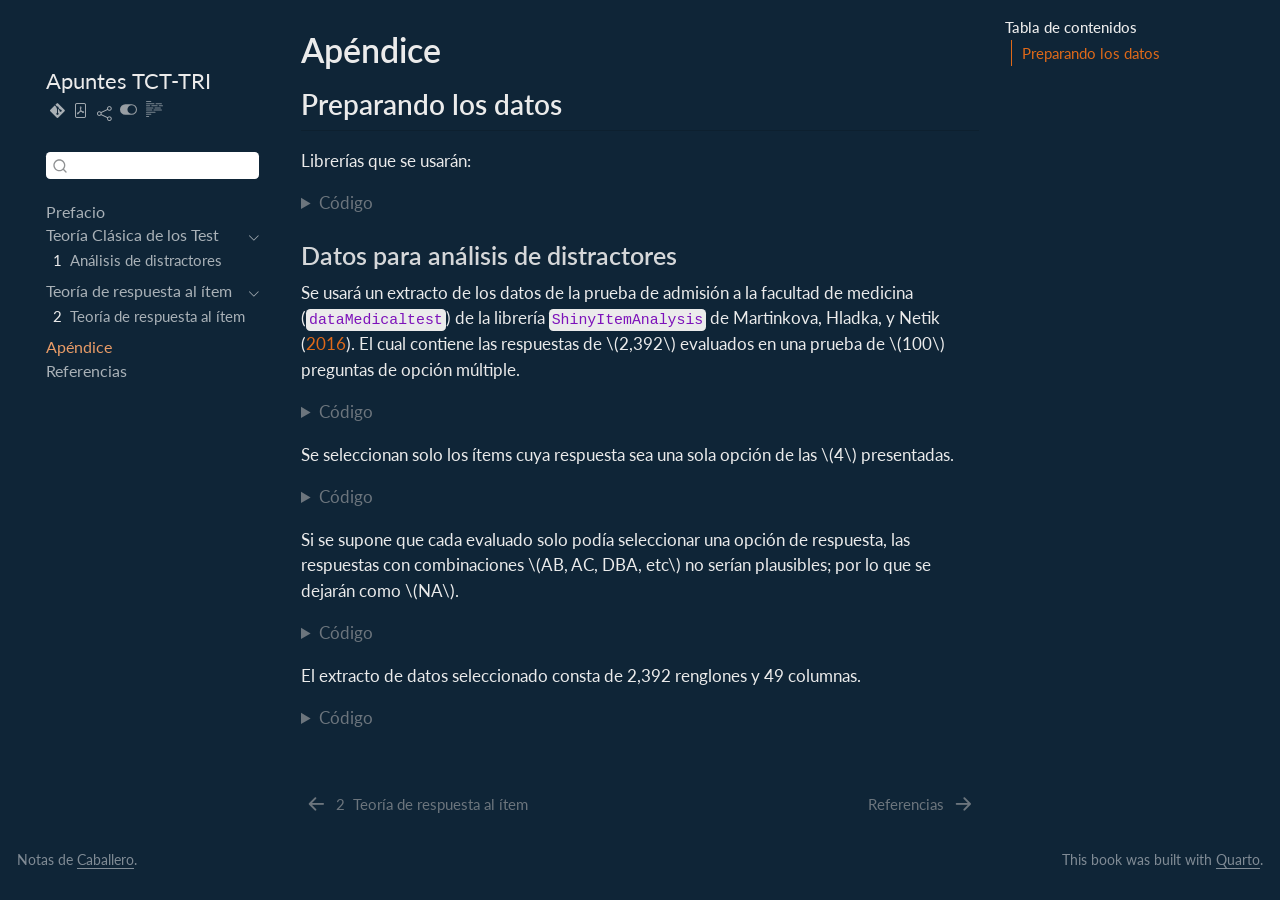
==== docs/apendice.html @ 1aebba31 "e e" ====
<!DOCTYPE html>
<html xmlns="http://www.w3.org/1999/xhtml" lang="es" xml:lang="es"><head>
<meta http-equiv="Content-Type" content="text/html; charset=UTF-8">
<meta charset="utf-8">
<meta name="generator" content="quarto-1.7.32">
<meta name="viewport" content="width=device-width, initial-scale=1.0, user-scalable=yes">
<meta name="author" content="Arturo Caballero">
<meta name="description" content="Apuntes de teoría clásica de los test y teoría de respuesta al ítem.">
<title>Apéndice – Apuntes TCT-TRI</title>
<style>
code{white-space: pre-wrap;}
span.smallcaps{font-variant: small-caps;}
div.columns{display: flex; gap: min(4vw, 1.5em);}
div.column{flex: auto; overflow-x: auto;}
div.hanging-indent{margin-left: 1.5em; text-indent: -1.5em;}
ul.task-list{list-style: none;}
ul.task-list li input[type="checkbox"] {
  width: 0.8em;
  margin: 0 0.8em 0.2em -1em; /* quarto-specific, see https://github.com/quarto-dev/quarto-cli/issues/4556 */ 
  vertical-align: middle;
}
/* CSS for syntax highlighting */
html { -webkit-text-size-adjust: 100%; }
pre > code.sourceCode { white-space: pre; position: relative; }
pre > code.sourceCode > span { display: inline-block; line-height: 1.25; }
pre > code.sourceCode > span:empty { height: 1.2em; }
.sourceCode { overflow: visible; }
code.sourceCode > span { color: inherit; text-decoration: inherit; }
div.sourceCode { margin: 1em 0; }
pre.sourceCode { margin: 0; }
@media screen {
div.sourceCode { overflow: auto; }
}
@media print {
pre > code.sourceCode { white-space: pre-wrap; }
pre > code.sourceCode > span { text-indent: -5em; padding-left: 5em; }
}
pre.numberSource code
  { counter-reset: source-line 0; }
pre.numberSource code > span
  { position: relative; left: -4em; counter-increment: source-line; }
pre.numberSource code > span > a:first-child::before
  { content: counter(source-line);
    position: relative; left: -1em; text-align: right; vertical-align: baseline;
    border: none; display: inline-block;
    -webkit-touch-callout: none; -webkit-user-select: none;
    -khtml-user-select: none; -moz-user-select: none;
    -ms-user-select: none; user-select: none;
    padding: 0 4px; width: 4em;
  }
pre.numberSource { margin-left: 3em;  padding-left: 4px; }
div.sourceCode
  {   }
@media screen {
pre > code.sourceCode > span > a:first-child::before { text-decoration: underline; }
}
/* CSS for citations */
div.csl-bib-body { }
div.csl-entry {
  clear: both;
}
.hanging-indent div.csl-entry {
  margin-left:2em;
  text-indent:-2em;
}
div.csl-left-margin {
  min-width:2em;
  float:left;
}
div.csl-right-inline {
  margin-left:2em;
  padding-left:1em;
}
div.csl-indent {
  margin-left: 2em;
}</style>

<script src="site_libs/quarto-nav/quarto-nav.js"></script>
<script src="site_libs/quarto-nav/headroom.min.js"></script>
<script src="site_libs/clipboard/clipboard.min.js"></script>
<script src="site_libs/quarto-search/autocomplete.umd.js"></script>
<script src="site_libs/quarto-search/fuse.min.js"></script>
<script src="site_libs/quarto-search/quarto-search.js"></script>
<meta name="quarto:offset" content="./">
<link href="./references.html" rel="next">
<link href="./contenido/IRT01_Rasch.html" rel="prev">
<link href="./Gemini_Generated_irt.png" rel="icon" type="image/png">
<script src="site_libs/quarto-html/quarto.js" type="module"></script>
<script src="site_libs/quarto-html/tabsets/tabsets.js" type="module"></script>
<script src="site_libs/quarto-html/popper.min.js"></script>
<script src="site_libs/quarto-html/tippy.umd.min.js"></script>
<script src="site_libs/quarto-html/anchor.min.js"></script>
<link href="site_libs/quarto-html/tippy.css" rel="stylesheet">
<link href="site_libs/quarto-html/quarto-syntax-highlighting-37eea08aefeeee20ff55810ff984fec1.css" rel="stylesheet" class="quarto-color-scheme" id="quarto-text-highlighting-styles">
<link href="site_libs/quarto-html/quarto-syntax-highlighting-dark-2fef5ea3f8957b3e4ecc936fc74692ca.css" rel="stylesheet" class="quarto-color-scheme quarto-color-alternate" id="quarto-text-highlighting-styles">
<script src="site_libs/bootstrap/bootstrap.min.js"></script>
<link href="site_libs/bootstrap/bootstrap-icons.css" rel="stylesheet">
<link href="site_libs/bootstrap/bootstrap-364982630eef5352dd1537128a8ed5cb.min.css" rel="stylesheet" append-hash="true" class="quarto-color-scheme" id="quarto-bootstrap" data-mode="light">
<link href="site_libs/bootstrap/bootstrap-dark-9ac4c4d7723caba69398381a32a42326.min.css" rel="stylesheet" append-hash="true" class="quarto-color-scheme quarto-color-alternate" id="quarto-bootstrap" data-mode="dark"><script id="quarto-search-options" type="application/json">{
  "location": "sidebar",
  "copy-button": false,
  "collapse-after": 3,
  "panel-placement": "start",
  "type": "textbox",
  "limit": 50,
  "keyboard-shortcut": [
    "f",
    "/",
    "s"
  ],
  "show-item-context": false,
  "language": {
    "search-no-results-text": "Sin resultados",
    "search-matching-documents-text": "documentos encontrados",
    "search-copy-link-title": "Copiar el enlace en la búsqueda",
    "search-hide-matches-text": "Ocultar resultados adicionales",
    "search-more-match-text": "resultado adicional en este documento",
    "search-more-matches-text": "resultados adicionales en este documento",
    "search-clear-button-title": "Borrar",
    "search-text-placeholder": "",
    "search-detached-cancel-button-title": "Cancelar",
    "search-submit-button-title": "Enviar",
    "search-label": "Buscar"
  }
}</script><style>html{ scroll-behavior: smooth; }</style>
<script src="https://cdnjs.cloudflare.com/polyfill/v3/polyfill.min.js?features=es6"></script><script src="https://cdn.jsdelivr.net/npm/mathjax@3/es5/tex-chtml-full.js" type="text/javascript"></script><script type="text/javascript">
const typesetMath = (el) => {
  if (window.MathJax) {
    // MathJax Typeset
    window.MathJax.typeset([el]);
  } else if (window.katex) {
    // KaTeX Render
    var mathElements = el.getElementsByClassName("math");
    var macros = [];
    for (var i = 0; i < mathElements.length; i++) {
      var texText = mathElements[i].firstChild;
      if (mathElements[i].tagName == "SPAN") {
        window.katex.render(texText.data, mathElements[i], {
          displayMode: mathElements[i].classList.contains('display'),
          throwOnError: false,
          macros: macros,
          fleqn: false
        });
      }
    }
  }
}
window.Quarto = {
  typesetMath
};
</script><link rel="stylesheet" href="custom.css">
</head>
<body class="nav-sidebar floating quarto-dark"><script id="quarto-html-before-body" type="application/javascript">
    const toggleBodyColorMode = (bsSheetEl) => {
      const mode = bsSheetEl.getAttribute("data-mode");
      const bodyEl = window.document.querySelector("body");
      if (mode === "dark") {
        bodyEl.classList.add("quarto-dark");
        bodyEl.classList.remove("quarto-light");
      } else {
        bodyEl.classList.add("quarto-light");
        bodyEl.classList.remove("quarto-dark");
      }
    }
    const toggleBodyColorPrimary = () => {
      const bsSheetEl = window.document.querySelector("link#quarto-bootstrap:not([rel=disabled-stylesheet])");
      if (bsSheetEl) {
        toggleBodyColorMode(bsSheetEl);
      }
    }
    const setColorSchemeToggle = (alternate) => {
      const toggles = window.document.querySelectorAll('.quarto-color-scheme-toggle');
      for (let i=0; i < toggles.length; i++) {
        const toggle = toggles[i];
        if (toggle) {
          if (alternate) {
            toggle.classList.add("alternate");
          } else {
            toggle.classList.remove("alternate");
          }
        }
      }
    };
    const toggleColorMode = (alternate) => {
      // Switch the stylesheets
      const primaryStylesheets = window.document.querySelectorAll('link.quarto-color-scheme:not(.quarto-color-alternate)');
      const alternateStylesheets = window.document.querySelectorAll('link.quarto-color-scheme.quarto-color-alternate');
      manageTransitions('#quarto-margin-sidebar .nav-link', false);
      if (alternate) {
        // note: dark is layered on light, we don't disable primary!
        enableStylesheet(alternateStylesheets);
        for (const sheetNode of alternateStylesheets) {
          if (sheetNode.id === "quarto-bootstrap") {
            toggleBodyColorMode(sheetNode);
          }
        }
      } else {
        disableStylesheet(alternateStylesheets);
        enableStylesheet(primaryStylesheets)
        toggleBodyColorPrimary();
      }
      manageTransitions('#quarto-margin-sidebar .nav-link', true);
      // Switch the toggles
      setColorSchemeToggle(alternate)
      // Hack to workaround the fact that safari doesn't
      // properly recolor the scrollbar when toggling (#1455)
      if (navigator.userAgent.indexOf('Safari') > 0 && navigator.userAgent.indexOf('Chrome') == -1) {
        manageTransitions("body", false);
        window.scrollTo(0, 1);
        setTimeout(() => {
          window.scrollTo(0, 0);
          manageTransitions("body", true);
        }, 40);
      }
    }
    const disableStylesheet = (stylesheets) => {
      for (let i=0; i < stylesheets.length; i++) {
        const stylesheet = stylesheets[i];
        stylesheet.rel = 'disabled-stylesheet';
      }
    }
    const enableStylesheet = (stylesheets) => {
      for (let i=0; i < stylesheets.length; i++) {
        const stylesheet = stylesheets[i];
        if(stylesheet.rel !== 'stylesheet') { // for Chrome, which will still FOUC without this check
          stylesheet.rel = 'stylesheet';
        }
      }
    }
    const manageTransitions = (selector, allowTransitions) => {
      const els = window.document.querySelectorAll(selector);
      for (let i=0; i < els.length; i++) {
        const el = els[i];
        if (allowTransitions) {
          el.classList.remove('notransition');
        } else {
          el.classList.add('notransition');
        }
      }
    }
    const isFileUrl = () => {
      return window.location.protocol === 'file:';
    }
    const hasAlternateSentinel = () => {
      let styleSentinel = getColorSchemeSentinel();
      if (styleSentinel !== null) {
        return styleSentinel === "alternate";
      } else {
        return false;
      }
    }
    const setStyleSentinel = (alternate) => {
      const value = alternate ? "alternate" : "default";
      if (!isFileUrl()) {
        window.localStorage.setItem("quarto-color-scheme", value);
      } else {
        localAlternateSentinel = value;
      }
    }
    const getColorSchemeSentinel = () => {
      if (!isFileUrl()) {
        const storageValue = window.localStorage.getItem("quarto-color-scheme");
        return storageValue != null ? storageValue : localAlternateSentinel;
      } else {
        return localAlternateSentinel;
      }
    }
    const toggleGiscusIfUsed = (isAlternate, darkModeDefault) => {
      const baseTheme = document.querySelector('#giscus-base-theme')?.value ?? 'light';
      const alternateTheme = document.querySelector('#giscus-alt-theme')?.value ?? 'dark';
      let newTheme = '';
      if(authorPrefersDark) {
        newTheme = isAlternate ? baseTheme : alternateTheme;
      } else {
        newTheme = isAlternate ? alternateTheme : baseTheme;
      }
      const changeGiscusTheme = () => {
        // From: https://github.com/giscus/giscus/issues/336
        const sendMessage = (message) => {
          const iframe = document.querySelector('iframe.giscus-frame');
          if (!iframe) return;
          iframe.contentWindow.postMessage({ giscus: message }, 'https://giscus.app');
        }
        sendMessage({
          setConfig: {
            theme: newTheme
          }
        });
      }
      const isGiscussLoaded = window.document.querySelector('iframe.giscus-frame') !== null;
      if (isGiscussLoaded) {
        changeGiscusTheme();
      }
    };
    const authorPrefersDark = true;
    const darkModeDefault = authorPrefersDark;
    let localAlternateSentinel = darkModeDefault ? 'alternate' : 'default';
    // Dark / light mode switch
    window.quartoToggleColorScheme = () => {
      // Read the current dark / light value
      let toAlternate = !hasAlternateSentinel();
      toggleColorMode(toAlternate);
      setStyleSentinel(toAlternate);
      toggleGiscusIfUsed(toAlternate, darkModeDefault);
      window.dispatchEvent(new Event('resize'));
    };
    // Switch to dark mode if need be
    if (hasAlternateSentinel()) {
      toggleColorMode(true);
    } else {
      toggleColorMode(false);
    }
  </script>

<div id="quarto-search-results"></div>
  <header id="quarto-header" class="headroom fixed-top"><nav class="quarto-secondary-nav"><div class="container-fluid d-flex">
      <button type="button" class="quarto-btn-toggle btn" data-bs-toggle="collapse" role="button" data-bs-target=".quarto-sidebar-collapse-item" aria-controls="quarto-sidebar" aria-expanded="false" aria-label="Alternar barra lateral" onclick="if (window.quartoToggleHeadroom) { window.quartoToggleHeadroom(); }">
        <i class="bi bi-layout-text-sidebar-reverse"></i>
      </button>
        <nav class="quarto-page-breadcrumbs" aria-label="breadcrumb"><ol class="breadcrumb"><li class="breadcrumb-item"><a href="./apendice.html">Apéndice</a></li></ol></nav>
        <a class="flex-grow-1" role="navigation" data-bs-toggle="collapse" data-bs-target=".quarto-sidebar-collapse-item" aria-controls="quarto-sidebar" aria-expanded="false" aria-label="Alternar barra lateral" onclick="if (window.quartoToggleHeadroom) { window.quartoToggleHeadroom(); }">      
        </a>
      <button type="button" class="btn quarto-search-button" aria-label="Buscar" onclick="window.quartoOpenSearch();">
        <i class="bi bi-search"></i>
      </button>
    </div>
  </nav></header><!-- content --><div id="quarto-content" class="quarto-container page-columns page-rows-contents page-layout-article">
<!-- sidebar -->
  <nav id="quarto-sidebar" class="sidebar collapse collapse-horizontal quarto-sidebar-collapse-item sidebar-navigation floating overflow-auto"><div class="pt-lg-2 mt-2 text-left sidebar-header sidebar-header-stacked">
      <a href="./index.html" class="sidebar-logo-link">
      <img src="./Gemini_Generated_irt.png" alt="" class="sidebar-logo py-0 d-lg-inline d-none"></a>
    <div class="sidebar-title mb-0 py-0">
      <a href="./">Apuntes TCT-TRI</a> 
        <div class="sidebar-tools-main tools-wide">
    <a href="https://caballeroarturo.github.io/cv/" title="Source Code" class="quarto-navigation-tool px-1" aria-label="Source Code"><i class="bi bi-git"></i></a>
    <a href="./Apuntes-TCT-TRI.pdf" title="Download PDF" class="quarto-navigation-tool px-1" aria-label="Download PDF"><i class="bi bi-file-pdf"></i></a>
    <div class="dropdown">
      <a href="" title="Share" id="quarto-navigation-tool-dropdown-0" class="quarto-navigation-tool dropdown-toggle px-1" data-bs-toggle="dropdown" aria-expanded="false" role="link" aria-label="Share"><i class="bi bi-share"></i></a>
      <ul class="dropdown-menu" aria-labelledby="quarto-navigation-tool-dropdown-0">
<li>
            <a class="dropdown-item sidebar-tools-main-item" href="https://twitter.com/intent/tweet?url=|url|">
              <i class="bi bi-twitter pe-1"></i>
            Twitter
            </a>
          </li>
          <li>
            <a class="dropdown-item sidebar-tools-main-item" href="https://www.linkedin.com/sharing/share-offsite/?url=|url|">
              <i class="bi bi-linkedin pe-1"></i>
            LinkedIn
            </a>
          </li>
      </ul>
</div>
  <a href="" class="quarto-color-scheme-toggle quarto-navigation-tool  px-1" onclick="window.quartoToggleColorScheme(); return false;" title="Alternar modo oscuro"><i class="bi"></i></a>
  <a href="" class="quarto-reader-toggle quarto-navigation-tool px-1" onclick="window.quartoToggleReader(); return false;" title="Alternar modo lector">
  <div class="quarto-reader-toggle-btn">
  <i class="bi"></i>
  </div>
</a>
</div>
    </div>
      </div>
        <div class="mt-2 flex-shrink-0 align-items-center">
        <div class="sidebar-search">
        <div id="quarto-search" class="" title="Buscar"></div>
        </div>
        </div>
    <div class="sidebar-menu-container"> 
    <ul class="list-unstyled mt-1">
<li class="sidebar-item">
  <div class="sidebar-item-container"> 
  <a href="./index.html" class="sidebar-item-text sidebar-link">
 <span class="menu-text">Prefacio</span></a>
  </div>
</li>
        <li class="sidebar-item sidebar-item-section">
      <div class="sidebar-item-container"> 
            <a href="./tct.html" class="sidebar-item-text sidebar-link">
 <span class="menu-text">Teoría Clásica de los Test</span></a>
          <a class="sidebar-item-toggle text-start" data-bs-toggle="collapse" data-bs-target="#quarto-sidebar-section-1" role="navigation" aria-expanded="true" aria-label="Alternar sección">
            <i class="bi bi-chevron-right ms-2"></i>
          </a> 
      </div>
      <ul id="quarto-sidebar-section-1" class="collapse list-unstyled sidebar-section depth1 show">
<li class="sidebar-item">
  <div class="sidebar-item-container"> 
  <a href="./contenido/TCT01_distractores.html" class="sidebar-item-text sidebar-link">
 <span class="menu-text"><span class="chapter-number">1</span>&nbsp; <span class="chapter-title">Análisis de distractores</span></span></a>
  </div>
</li>
      </ul>
</li>
        <li class="sidebar-item sidebar-item-section">
      <div class="sidebar-item-container"> 
            <a href="./TRI.html" class="sidebar-item-text sidebar-link">
 <span class="menu-text">Teoría de respuesta al ítem</span></a>
          <a class="sidebar-item-toggle text-start" data-bs-toggle="collapse" data-bs-target="#quarto-sidebar-section-2" role="navigation" aria-expanded="true" aria-label="Alternar sección">
            <i class="bi bi-chevron-right ms-2"></i>
          </a> 
      </div>
      <ul id="quarto-sidebar-section-2" class="collapse list-unstyled sidebar-section depth1 show">
<li class="sidebar-item">
  <div class="sidebar-item-container"> 
  <a href="./contenido/IRT01_Rasch.html" class="sidebar-item-text sidebar-link">
 <span class="menu-text"><span class="chapter-number">2</span>&nbsp; <span class="chapter-title">Teoría de respuesta al ítem</span></span></a>
  </div>
</li>
      </ul>
</li>
        <li class="sidebar-item">
  <div class="sidebar-item-container"> 
  <a href="./apendice.html" class="sidebar-item-text sidebar-link active">
 <span class="menu-text">Apéndice</span></a>
  </div>
</li>
        <li class="sidebar-item">
  <div class="sidebar-item-container"> 
  <a href="./references.html" class="sidebar-item-text sidebar-link">
 <span class="menu-text">Referencias</span></a>
  </div>
</li>
    </ul>
</div>
</nav><div id="quarto-sidebar-glass" class="quarto-sidebar-collapse-item" data-bs-toggle="collapse" data-bs-target=".quarto-sidebar-collapse-item"></div>
<!-- margin-sidebar -->
    <div id="quarto-margin-sidebar" class="sidebar margin-sidebar">
        <nav id="TOC" role="doc-toc" class="toc-active"><h2 id="toc-title">Tabla de contenidos</h2>
   
  <ul>
<li>
<a href="#preparadata" id="toc-preparadata" class="nav-link active" data-scroll-target="#preparadata">Preparando los datos</a>
  <ul class="collapse">
<li><a href="#sec-dataMedical" id="toc-sec-dataMedical" class="nav-link" data-scroll-target="#sec-dataMedical">Datos para análisis de distractores</a></li>
  </ul>
</li>
  </ul></nav>
    </div>
<!-- main -->
<main class="content" id="quarto-document-content"><header id="title-block-header" class="quarto-title-block default"><div class="quarto-title">
<h1 class="title"><span id="apendice" class="quarto-section-identifier">Apéndice</span></h1>
</div>



<div class="quarto-title-meta">

    
  
    
  </div>
  


</header><section id="preparadata" class="level2"><h2 class="anchored" data-anchor-id="preparadata">Preparando los datos</h2>
<p>Librerías que se usarán:</p>
<div class="cell">
<details class="code-fold"><summary>Código</summary><div class="sourceCode" id="cb1"><pre class="downlit sourceCode r code-with-copy"><code class="sourceCode R"><span><span class="fu">pacman</span><span class="fu">::</span><span class="fu"><a href="https://rdrr.io/pkg/pacman/man/p_load.html">p_load</a></span><span class="op">(</span><span class="va">dplyr</span>, <span class="va">ShinyItemAnalysis</span><span class="op">)</span></span></code><button title="Copiar al portapapeles" class="code-copy-button"><i class="bi"></i></button></pre></div>
</details>
</div>
<section id="sec-dataMedical" class="level3"><h3 class="anchored" data-anchor-id="sec-dataMedical">Datos para análisis de distractores</h3>
<p>Se usará un extracto de los datos de la prueba de admisión a la facultad de medicina (<code>dataMedicaltest</code>) de la librería <code>ShinyItemAnalysis</code> de <span class="citation" data-cites="martinkova2016">Martinkova, Hladka, y Netik (<a href="references.html#ref-martinkova2016" role="doc-biblioref">2016</a>)</span>. El cual contiene las respuestas de <span class="math inline">\(2,392\)</span> evaluados en una prueba de <span class="math inline">\(100\)</span> preguntas de opción múltiple.</p>
<div class="cell">
<details class="code-fold"><summary>Código</summary><div class="sourceCode" id="cb2"><pre class="downlit sourceCode r code-with-copy"><code class="sourceCode R"><span><span class="fu"><a href="https://rdrr.io/r/utils/data.html">data</a></span><span class="op">(</span><span class="va">dataMedicaltest</span>, <span class="va">dataMedicalkey</span><span class="op">)</span></span></code><button title="Copiar al portapapeles" class="code-copy-button"><i class="bi"></i></button></pre></div>
</details>
</div>
<p>Se seleccionan solo los ítems cuya respuesta sea una sola opción de las <span class="math inline">\(4\)</span> presentadas.</p>
<div class="cell">
<details class="code-fold"><summary>Código</summary><div class="sourceCode" id="cb3"><pre class="downlit sourceCode r code-with-copy"><code class="sourceCode R"><span><span class="va">clave_respuesta</span> <span class="op">&lt;-</span> <span class="va">dataMedicalkey</span> <span class="op">%&gt;%</span> </span>
<span>  <span class="fu">mutate</span><span class="op">(</span>item<span class="op">=</span><span class="fu"><a href="https://rdrr.io/r/base/names.html">names</a></span><span class="op">(</span><span class="va">dataMedicaltest</span><span class="op">[</span>,<span class="fl">1</span><span class="op">:</span><span class="fl">100</span><span class="op">]</span><span class="op">)</span>,</span>
<span>         opciones<span class="op">=</span><span class="fu"><a href="https://rdrr.io/r/base/nchar.html">nchar</a></span><span class="op">(</span><span class="fu"><a href="https://rdrr.io/r/base/character.html">as.character</a></span><span class="op">(</span><span class="va">key</span><span class="op">)</span><span class="op">)</span><span class="op">)</span> <span class="op">%&gt;%</span> </span>
<span>  <span class="fu"><a href="https://rdrr.io/r/stats/filter.html">filter</a></span><span class="op">(</span><span class="va">opciones</span><span class="op">==</span><span class="fl">1</span><span class="op">)</span> </span>
<span></span>
<span><span class="va">dmt</span> <span class="op">&lt;-</span> <span class="va">dataMedicaltest</span><span class="op">[</span><span class="fu"><a href="https://rdrr.io/r/base/c.html">c</a></span><span class="op">(</span><span class="st">"gender"</span>,<span class="va">clave_respuesta</span><span class="op">$</span><span class="va">item</span><span class="op">)</span><span class="op">]</span> <span class="op">%&gt;%</span> </span>
<span>  <span class="fu">mutate</span><span class="op">(</span>id<span class="op">=</span><span class="fu"><a href="https://rdrr.io/r/base/paste.html">paste0</a></span><span class="op">(</span><span class="st">"ID"</span>,<span class="fu"><a href="https://rdrr.io/r/base/sprintf.html">sprintf</a></span><span class="op">(</span><span class="st">"%04d"</span>,<span class="fu">row_number</span><span class="op">(</span><span class="op">)</span><span class="op">)</span><span class="op">)</span><span class="op">)</span> <span class="op">%&gt;%</span></span>
<span>  <span class="fu">select</span><span class="op">(</span><span class="va">id</span>,<span class="va">gender</span>,<span class="va">clave_respuesta</span><span class="op">$</span><span class="va">item</span><span class="op">)</span> <span class="op">%&gt;%</span></span>
<span>  <span class="fu">rename</span><span class="op">(</span>sexo<span class="op">=</span><span class="va">gender</span><span class="op">)</span></span>
<span></span>
<span><span class="va">clave_respuesta</span> <span class="op">&lt;-</span> <span class="va">clave_respuesta</span> <span class="op">%&gt;%</span> <span class="fu">select</span><span class="op">(</span><span class="va">key</span><span class="op">)</span></span></code><button title="Copiar al portapapeles" class="code-copy-button"><i class="bi"></i></button></pre></div>
</details>
</div>
<p>Si se supone que cada evaluado solo podía seleccionar una opción de respuesta, las respuestas con combinaciones <span class="math inline">\(AB, AC, DBA, etc\)</span> no serían plausibles; por lo que se dejarán como <span class="math inline">\(NA\)</span>.</p>
<div class="cell">
<details class="code-fold"><summary>Código</summary><div class="sourceCode" id="cb4"><pre class="downlit sourceCode r code-with-copy"><code class="sourceCode R"><span><span class="va">aux</span> <span class="op">&lt;-</span> <span class="fu"><a href="https://rdrr.io/r/base/unique.html">unique</a></span><span class="op">(</span><span class="fu"><a href="https://rdrr.io/r/base/c.html">c</a></span><span class="op">(</span><span class="st">"BA"</span>,<span class="st">"AB"</span>,<span class="st">"BD"</span>,<span class="st">"CA"</span>,<span class="st">"DB"</span>,<span class="st">"CB"</span>,<span class="st">"BC"</span>,<span class="st">"DC"</span>,<span class="st">"AC"</span>,<span class="st">"DA"</span>,<span class="st">"BCA"</span>,<span class="st">"CD"</span>,<span class="st">"A,D"</span>,<span class="st">"ACD"</span>,</span>
<span>             <span class="st">"ADC"</span>,<span class="st">"CAB"</span>,<span class="st">"CBA"</span>,<span class="st">"BAC"</span>,<span class="st">"ABDC"</span>,<span class="st">"ADCB"</span>,<span class="st">"ACDB"</span>,<span class="st">"ABC"</span>,<span class="st">"BDAC"</span>,<span class="st">"ADBC"</span>,</span>
<span>             <span class="st">"DAC"</span>,<span class="st">"DAB"</span>,<span class="st">"BAD"</span>,<span class="st">"DCBA"</span>,<span class="st">"ABCD"</span>,<span class="st">"BDCA"</span>,<span class="st">"BACD"</span>,<span class="st">"ACB"</span>,<span class="st">"ADB"</span>,<span class="st">"BCAD"</span>,</span>
<span>             <span class="st">"ADB"</span>,<span class="st">"BCAD"</span>,<span class="st">"BCDA"</span>,<span class="st">"CABD"</span>,<span class="st">"CAD"</span>,<span class="st">"CADB"</span>,<span class="st">"CBAD"</span>,<span class="st">"CBDA"</span>,<span class="st">"CDA"</span>,<span class="st">"DACB"</span>,</span>
<span>             <span class="st">"DBC"</span>,<span class="st">"DCA"</span>,<span class="st">"DCAB"</span>,<span class="st">"DCB"</span>,<span class="st">"ABD"</span>,<span class="st">"DBA"</span>,<span class="st">"DBAC"</span>,<span class="st">"DBCA"</span>,<span class="st">"DCB"</span>,<span class="st">"CDAB"</span>,<span class="st">"CDBA"</span>,</span>
<span>             <span class="st">"BADC"</span>,<span class="st">"BDA"</span>,<span class="st">"BDC"</span>,<span class="st">"CDB"</span>,<span class="st">"BCD"</span>,<span class="st">"CBD"</span>,<span class="st">"DABC"</span>,<span class="st">"ACBD"</span>,<span class="st">"AD"</span><span class="op">)</span><span class="op">)</span></span>
<span></span>
<span><span class="va">dmt</span> <span class="op">&lt;-</span> <span class="va">dmt</span> <span class="op">%&gt;%</span> </span>
<span>  <span class="fu">mutate</span><span class="op">(</span><span class="fu">across</span><span class="op">(</span><span class="fl">3</span><span class="op">:</span><span class="fl">49</span>,<span class="op">~</span> <span class="fu"><a href="https://rdrr.io/r/base/replace.html">replace</a></span><span class="op">(</span><span class="fu"><a href="https://rdrr.io/r/base/character.html">as.character</a></span><span class="op">(</span><span class="va">.</span><span class="op">)</span>, <span class="va">.</span> <span class="op"><a href="https://rdrr.io/r/base/match.html">%in%</a></span> <span class="va">aux</span>, <span class="st">"99"</span><span class="op">)</span><span class="op">)</span><span class="op">)</span> <span class="op">%&gt;%</span></span>
<span>  <span class="fu">mutate_at</span><span class="op">(</span><span class="fl">3</span><span class="op">:</span><span class="fl">49</span>, <span class="op">~</span><span class="fu"><a href="https://rdrr.io/r/base/replace.html">replace</a></span><span class="op">(</span><span class="va">.</span>, <span class="fu"><a href="https://rdrr.io/r/base/NA.html">is.na</a></span><span class="op">(</span><span class="va">.</span><span class="op">)</span>, <span class="st">"99"</span><span class="op">)</span><span class="op">)</span></span></code><button title="Copiar al portapapeles" class="code-copy-button"><i class="bi"></i></button></pre></div>
</details>
</div>
<p>El extracto de datos seleccionado consta de 2,392 renglones y 49 columnas.</p>
<div class="cell">
<details class="code-fold"><summary>Código</summary><div class="sourceCode" id="cb5"><pre class="downlit sourceCode r code-with-copy"><code class="sourceCode R"><span><span class="fu">openxlsx</span><span class="fu">::</span><span class="fu"><a href="https://rdrr.io/pkg/openxlsx/man/write.xlsx.html">write.xlsx</a></span><span class="op">(</span><span class="va">dmt</span>, file<span class="op">=</span><span class="st">"contenido/datos/dmt.xlsx"</span>,</span>
<span>                     colNames <span class="op">=</span> <span class="cn">TRUE</span>, rowNames <span class="op">=</span> <span class="cn">FALSE</span>,</span>
<span>                     firstRow <span class="op">=</span><span class="cn">TRUE</span>, halign <span class="op">=</span> <span class="st">"CENTER"</span><span class="op">)</span></span>
<span></span>
<span><span class="fu">openxlsx</span><span class="fu">::</span><span class="fu"><a href="https://rdrr.io/pkg/openxlsx/man/write.xlsx.html">write.xlsx</a></span><span class="op">(</span><span class="va">clave_respuesta</span>, file<span class="op">=</span><span class="st">"contenido/datos/dmt_key.xlsx"</span>,</span>
<span>                     colNames <span class="op">=</span> <span class="cn">TRUE</span>, rowNames <span class="op">=</span> <span class="cn">FALSE</span>,</span>
<span>                     firstRow <span class="op">=</span><span class="cn">TRUE</span>, halign <span class="op">=</span> <span class="st">"CENTER"</span><span class="op">)</span></span>
<span></span>
<span><span class="fu"><a href="https://rdrr.io/r/base/rm.html">rm</a></span><span class="op">(</span><span class="va">dataMedicaltest</span>,<span class="va">dataMedicalkey</span>,<span class="va">clave_respuesta</span>,<span class="va">dmt</span>,<span class="va">aux</span><span class="op">)</span></span></code><button title="Copiar al portapapeles" class="code-copy-button"><i class="bi"></i></button></pre></div>
</details>
</div>


<div id="refs" class="references csl-bib-body hanging-indent" role="list" style="display: none">
<div id="ref-martinkova2016" class="csl-entry" role="listitem">
Martinkova, Patricia, Adela Hladka, y Jan Netik. 2016. <em>ShinyItemAnalysis: Test and Item Analysis via Shiny</em>. The R Foundation, 2016. <a href="https://doi.org/10.32614/cran.package.shinyitemanalysis">https://doi.org/10.32614/cran.package.shinyitemanalysis</a>.
</div>
</div>
</section></section></main><!-- /main --><script id="quarto-html-after-body" type="application/javascript">
  window.document.addEventListener("DOMContentLoaded", function (event) {
    // Ensure there is a toggle, if there isn't float one in the top right
    if (window.document.querySelector('.quarto-color-scheme-toggle') === null) {
      const a = window.document.createElement('a');
      a.classList.add('top-right');
      a.classList.add('quarto-color-scheme-toggle');
      a.href = "";
      a.onclick = function() { try { window.quartoToggleColorScheme(); } catch {} return false; };
      const i = window.document.createElement("i");
      i.classList.add('bi');
      a.appendChild(i);
      window.document.body.appendChild(a);
    }
    setColorSchemeToggle(hasAlternateSentinel())
    const icon = "";
    const anchorJS = new window.AnchorJS();
    anchorJS.options = {
      placement: 'right',
      icon: icon
    };
    anchorJS.add('.anchored');
    const isCodeAnnotation = (el) => {
      for (const clz of el.classList) {
        if (clz.startsWith('code-annotation-')) {                     
          return true;
        }
      }
      return false;
    }
    const onCopySuccess = function(e) {
      // button target
      const button = e.trigger;
      // don't keep focus
      button.blur();
      // flash "checked"
      button.classList.add('code-copy-button-checked');
      var currentTitle = button.getAttribute("title");
      button.setAttribute("title", "Copiado");
      let tooltip;
      if (window.bootstrap) {
        button.setAttribute("data-bs-toggle", "tooltip");
        button.setAttribute("data-bs-placement", "left");
        button.setAttribute("data-bs-title", "Copiado");
        tooltip = new bootstrap.Tooltip(button, 
          { trigger: "manual", 
            customClass: "code-copy-button-tooltip",
            offset: [0, -8]});
        tooltip.show();    
      }
      setTimeout(function() {
        if (tooltip) {
          tooltip.hide();
          button.removeAttribute("data-bs-title");
          button.removeAttribute("data-bs-toggle");
          button.removeAttribute("data-bs-placement");
        }
        button.setAttribute("title", currentTitle);
        button.classList.remove('code-copy-button-checked');
      }, 1000);
      // clear code selection
      e.clearSelection();
    }
    const getTextToCopy = function(trigger) {
        const codeEl = trigger.previousElementSibling.cloneNode(true);
        for (const childEl of codeEl.children) {
          if (isCodeAnnotation(childEl)) {
            childEl.remove();
          }
        }
        return codeEl.innerText;
    }
    const clipboard = new window.ClipboardJS('.code-copy-button:not([data-in-quarto-modal])', {
      text: getTextToCopy
    });
    clipboard.on('success', onCopySuccess);
    if (window.document.getElementById('quarto-embedded-source-code-modal')) {
      const clipboardModal = new window.ClipboardJS('.code-copy-button[data-in-quarto-modal]', {
        text: getTextToCopy,
        container: window.document.getElementById('quarto-embedded-source-code-modal')
      });
      clipboardModal.on('success', onCopySuccess);
    }
      var localhostRegex = new RegExp(/^(?:http|https):\/\/localhost\:?[0-9]*\//);
      var mailtoRegex = new RegExp(/^mailto:/);
        var filterRegex = new RegExp('/' + window.location.host + '/');
      var isInternal = (href) => {
          return filterRegex.test(href) || localhostRegex.test(href) || mailtoRegex.test(href);
      }
      // Inspect non-navigation links and adorn them if external
     var links = window.document.querySelectorAll('a[href]:not(.nav-link):not(.navbar-brand):not(.toc-action):not(.sidebar-link):not(.sidebar-item-toggle):not(.pagination-link):not(.no-external):not([aria-hidden]):not(.dropdown-item):not(.quarto-navigation-tool):not(.about-link)');
      for (var i=0; i<links.length; i++) {
        const link = links[i];
        if (!isInternal(link.href)) {
          // undo the damage that might have been done by quarto-nav.js in the case of
          // links that we want to consider external
          if (link.dataset.originalHref !== undefined) {
            link.href = link.dataset.originalHref;
          }
        }
      }
    function tippyHover(el, contentFn, onTriggerFn, onUntriggerFn) {
      const config = {
        allowHTML: true,
        maxWidth: 500,
        delay: 100,
        arrow: false,
        appendTo: function(el) {
            return el.parentElement;
        },
        interactive: true,
        interactiveBorder: 10,
        theme: 'quarto',
        placement: 'bottom-start',
      };
      if (contentFn) {
        config.content = contentFn;
      }
      if (onTriggerFn) {
        config.onTrigger = onTriggerFn;
      }
      if (onUntriggerFn) {
        config.onUntrigger = onUntriggerFn;
      }
      window.tippy(el, config); 
    }
    const noterefs = window.document.querySelectorAll('a[role="doc-noteref"]');
    for (var i=0; i<noterefs.length; i++) {
      const ref = noterefs[i];
      tippyHover(ref, function() {
        // use id or data attribute instead here
        let href = ref.getAttribute('data-footnote-href') || ref.getAttribute('href');
        try { href = new URL(href).hash; } catch {}
        const id = href.replace(/^#\/?/, "");
        const note = window.document.getElementById(id);
        if (note) {
          return note.innerHTML;
        } else {
          return "";
        }
      });
    }
    const xrefs = window.document.querySelectorAll('a.quarto-xref');
    const processXRef = (id, note) => {
      // Strip column container classes
      const stripColumnClz = (el) => {
        el.classList.remove("page-full", "page-columns");
        if (el.children) {
          for (const child of el.children) {
            stripColumnClz(child);
          }
        }
      }
      stripColumnClz(note)
      if (id === null || id.startsWith('sec-')) {
        // Special case sections, only their first couple elements
        const container = document.createElement("div");
        if (note.children && note.children.length > 2) {
          container.appendChild(note.children[0].cloneNode(true));
          for (let i = 1; i < note.children.length; i++) {
            const child = note.children[i];
            if (child.tagName === "P" && child.innerText === "") {
              continue;
            } else {
              container.appendChild(child.cloneNode(true));
              break;
            }
          }
          if (window.Quarto?.typesetMath) {
            window.Quarto.typesetMath(container);
          }
          return container.innerHTML
        } else {
          if (window.Quarto?.typesetMath) {
            window.Quarto.typesetMath(note);
          }
          return note.innerHTML;
        }
      } else {
        // Remove any anchor links if they are present
        const anchorLink = note.querySelector('a.anchorjs-link');
        if (anchorLink) {
          anchorLink.remove();
        }
        if (window.Quarto?.typesetMath) {
          window.Quarto.typesetMath(note);
        }
        if (note.classList.contains("callout")) {
          return note.outerHTML;
        } else {
          return note.innerHTML;
        }
      }
    }
    for (var i=0; i<xrefs.length; i++) {
      const xref = xrefs[i];
      tippyHover(xref, undefined, function(instance) {
        instance.disable();
        let url = xref.getAttribute('href');
        let hash = undefined; 
        if (url.startsWith('#')) {
          hash = url;
        } else {
          try { hash = new URL(url).hash; } catch {}
        }
        if (hash) {
          const id = hash.replace(/^#\/?/, "");
          const note = window.document.getElementById(id);
          if (note !== null) {
            try {
              const html = processXRef(id, note.cloneNode(true));
              instance.setContent(html);
            } finally {
              instance.enable();
              instance.show();
            }
          } else {
            // See if we can fetch this
            fetch(url.split('#')[0])
            .then(res => res.text())
            .then(html => {
              const parser = new DOMParser();
              const htmlDoc = parser.parseFromString(html, "text/html");
              const note = htmlDoc.getElementById(id);
              if (note !== null) {
                const html = processXRef(id, note);
                instance.setContent(html);
              } 
            }).finally(() => {
              instance.enable();
              instance.show();
            });
          }
        } else {
          // See if we can fetch a full url (with no hash to target)
          // This is a special case and we should probably do some content thinning / targeting
          fetch(url)
          .then(res => res.text())
          .then(html => {
            const parser = new DOMParser();
            const htmlDoc = parser.parseFromString(html, "text/html");
            const note = htmlDoc.querySelector('main.content');
            if (note !== null) {
              // This should only happen for chapter cross references
              // (since there is no id in the URL)
              // remove the first header
              if (note.children.length > 0 && note.children[0].tagName === "HEADER") {
                note.children[0].remove();
              }
              const html = processXRef(null, note);
              instance.setContent(html);
            } 
          }).finally(() => {
            instance.enable();
            instance.show();
          });
        }
      }, function(instance) {
      });
    }
        let selectedAnnoteEl;
        const selectorForAnnotation = ( cell, annotation) => {
          let cellAttr = 'data-code-cell="' + cell + '"';
          let lineAttr = 'data-code-annotation="' +  annotation + '"';
          const selector = 'span[' + cellAttr + '][' + lineAttr + ']';
          return selector;
        }
        const selectCodeLines = (annoteEl) => {
          const doc = window.document;
          const targetCell = annoteEl.getAttribute("data-target-cell");
          const targetAnnotation = annoteEl.getAttribute("data-target-annotation");
          const annoteSpan = window.document.querySelector(selectorForAnnotation(targetCell, targetAnnotation));
          const lines = annoteSpan.getAttribute("data-code-lines").split(",");
          const lineIds = lines.map((line) => {
            return targetCell + "-" + line;
          })
          let top = null;
          let height = null;
          let parent = null;
          if (lineIds.length > 0) {
              //compute the position of the single el (top and bottom and make a div)
              const el = window.document.getElementById(lineIds[0]);
              top = el.offsetTop;
              height = el.offsetHeight;
              parent = el.parentElement.parentElement;
            if (lineIds.length > 1) {
              const lastEl = window.document.getElementById(lineIds[lineIds.length - 1]);
              const bottom = lastEl.offsetTop + lastEl.offsetHeight;
              height = bottom - top;
            }
            if (top !== null && height !== null && parent !== null) {
              // cook up a div (if necessary) and position it 
              let div = window.document.getElementById("code-annotation-line-highlight");
              if (div === null) {
                div = window.document.createElement("div");
                div.setAttribute("id", "code-annotation-line-highlight");
                div.style.position = 'absolute';
                parent.appendChild(div);
              }
              div.style.top = top - 2 + "px";
              div.style.height = height + 4 + "px";
              div.style.left = 0;
              let gutterDiv = window.document.getElementById("code-annotation-line-highlight-gutter");
              if (gutterDiv === null) {
                gutterDiv = window.document.createElement("div");
                gutterDiv.setAttribute("id", "code-annotation-line-highlight-gutter");
                gutterDiv.style.position = 'absolute';
                const codeCell = window.document.getElementById(targetCell);
                const gutter = codeCell.querySelector('.code-annotation-gutter');
                gutter.appendChild(gutterDiv);
              }
              gutterDiv.style.top = top - 2 + "px";
              gutterDiv.style.height = height + 4 + "px";
            }
            selectedAnnoteEl = annoteEl;
          }
        };
        const unselectCodeLines = () => {
          const elementsIds = ["code-annotation-line-highlight", "code-annotation-line-highlight-gutter"];
          elementsIds.forEach((elId) => {
            const div = window.document.getElementById(elId);
            if (div) {
              div.remove();
            }
          });
          selectedAnnoteEl = undefined;
        };
          // Handle positioning of the toggle
      window.addEventListener(
        "resize",
        throttle(() => {
          elRect = undefined;
          if (selectedAnnoteEl) {
            selectCodeLines(selectedAnnoteEl);
          }
        }, 10)
      );
      function throttle(fn, ms) {
      let throttle = false;
      let timer;
        return (...args) => {
          if(!throttle) { // first call gets through
              fn.apply(this, args);
              throttle = true;
          } else { // all the others get throttled
              if(timer) clearTimeout(timer); // cancel #2
              timer = setTimeout(() => {
                fn.apply(this, args);
                timer = throttle = false;
              }, ms);
          }
        };
      }
        // Attach click handler to the DT
        const annoteDls = window.document.querySelectorAll('dt[data-target-cell]');
        for (const annoteDlNode of annoteDls) {
          annoteDlNode.addEventListener('click', (event) => {
            const clickedEl = event.target;
            if (clickedEl !== selectedAnnoteEl) {
              unselectCodeLines();
              const activeEl = window.document.querySelector('dt[data-target-cell].code-annotation-active');
              if (activeEl) {
                activeEl.classList.remove('code-annotation-active');
              }
              selectCodeLines(clickedEl);
              clickedEl.classList.add('code-annotation-active');
            } else {
              // Unselect the line
              unselectCodeLines();
              clickedEl.classList.remove('code-annotation-active');
            }
          });
        }
    const findCites = (el) => {
      const parentEl = el.parentElement;
      if (parentEl) {
        const cites = parentEl.dataset.cites;
        if (cites) {
          return {
            el,
            cites: cites.split(' ')
          };
        } else {
          return findCites(el.parentElement)
        }
      } else {
        return undefined;
      }
    };
    var bibliorefs = window.document.querySelectorAll('a[role="doc-biblioref"]');
    for (var i=0; i<bibliorefs.length; i++) {
      const ref = bibliorefs[i];
      const citeInfo = findCites(ref);
      if (citeInfo) {
        tippyHover(citeInfo.el, function() {
          var popup = window.document.createElement('div');
          citeInfo.cites.forEach(function(cite) {
            var citeDiv = window.document.createElement('div');
            citeDiv.classList.add('hanging-indent');
            citeDiv.classList.add('csl-entry');
            var biblioDiv = window.document.getElementById('ref-' + cite);
            if (biblioDiv) {
              citeDiv.innerHTML = biblioDiv.innerHTML;
            }
            popup.appendChild(citeDiv);
          });
          return popup.innerHTML;
        });
      }
    }
  });
  </script><nav class="page-navigation"><div class="nav-page nav-page-previous">
      <a href="./contenido/IRT01_Rasch.html" class="pagination-link" aria-label="Teoría de respuesta al ítem">
        <i class="bi bi-arrow-left-short"></i> <span class="nav-page-text"><span class="chapter-number">2</span>&nbsp; <span class="chapter-title">Teoría de respuesta al ítem</span></span>
      </a>          
  </div>
  <div class="nav-page nav-page-next">
      <a href="./references.html" class="pagination-link" aria-label="Referencias">
        <span class="nav-page-text">Referencias</span> <i class="bi bi-arrow-right-short"></i>
      </a>
  </div>
</nav>
</div> <!-- /content -->
<footer class="footer"><div class="nav-footer">
    <div class="nav-footer-left">
<p>Notas de <a href="https://caballeroarturo.github.io/cv/">Caballero</a>.</p>
</div>   
    <div class="nav-footer-center">
      &nbsp;
    </div>
    <div class="nav-footer-right">
<p>This book was built with <a href="https://quarto.org/">Quarto</a>.</p>
</div>
  </div>
</footer>


<script src="site_libs/quarto-html/zenscroll-min.js"></script>
</body></html>
---- docs/site_libs/quarto-html/tippy.css ----
.tippy-box[data-animation=fade][data-state=hidden]{opacity:0}[data-tippy-root]{max-width:calc(100vw - 10px)}.tippy-box{position:relative;background-color:#333;color:#fff;border-radius:4px;font-size:14px;line-height:1.4;white-space:normal;outline:0;transition-property:transform,visibility,opacity}.tippy-box[data-placement^=top]>.tippy-arrow{bottom:0}.tippy-box[data-placement^=top]>.tippy-arrow:before{bottom:-7px;left:0;border-width:8px 8px 0;border-top-color:initial;transform-origin:center top}.tippy-box[data-placement^=bottom]>.tippy-arrow{top:0}.tippy-box[data-placement^=bottom]>.tippy-arrow:before{top:-7px;left:0;border-width:0 8px 8px;border-bottom-color:initial;transform-origin:center bottom}.tippy-box[data-placement^=left]>.tippy-arrow{right:0}.tippy-box[data-placement^=left]>.tippy-arrow:before{border-width:8px 0 8px 8px;border-left-color:initial;right:-7px;transform-origin:center left}.tippy-box[data-placement^=right]>.tippy-arrow{left:0}.tippy-box[data-placement^=right]>.tippy-arrow:before{left:-7px;border-width:8px 8px 8px 0;border-right-color:initial;transform-origin:center right}.tippy-box[data-inertia][data-state=visible]{transition-timing-function:cubic-bezier(.54,1.5,.38,1.11)}.tippy-arrow{width:16px;height:16px;color:#333}.tippy-arrow:before{content:"";position:absolute;border-color:transparent;border-style:solid}.tippy-content{position:relative;padding:5px 9px;z-index:1}
---- docs/site_libs/quarto-html/quarto-syntax-highlighting-37eea08aefeeee20ff55810ff984fec1.css ----
/* quarto syntax highlight colors */
:root {
  --quarto-hl-ot-color: #003B4F;
  --quarto-hl-at-color: #657422;
  --quarto-hl-ss-color: #20794D;
  --quarto-hl-an-color: #5E5E5E;
  --quarto-hl-fu-color: #4758AB;
  --quarto-hl-st-color: #20794D;
  --quarto-hl-cf-color: #003B4F;
  --quarto-hl-op-color: #5E5E5E;
  --quarto-hl-er-color: #AD0000;
  --quarto-hl-bn-color: #AD0000;
  --quarto-hl-al-color: #AD0000;
  --quarto-hl-va-color: #111111;
  --quarto-hl-bu-color: inherit;
  --quarto-hl-ex-color: inherit;
  --quarto-hl-pp-color: #AD0000;
  --quarto-hl-in-color: #5E5E5E;
  --quarto-hl-vs-color: #20794D;
  --quarto-hl-wa-color: #5E5E5E;
  --quarto-hl-do-color: #5E5E5E;
  --quarto-hl-im-color: #00769E;
  --quarto-hl-ch-color: #20794D;
  --quarto-hl-dt-color: #AD0000;
  --quarto-hl-fl-color: #AD0000;
  --quarto-hl-co-color: #5E5E5E;
  --quarto-hl-cv-color: #5E5E5E;
  --quarto-hl-cn-color: #8f5902;
  --quarto-hl-sc-color: #5E5E5E;
  --quarto-hl-dv-color: #AD0000;
  --quarto-hl-kw-color: #003B4F;
}

/* other quarto variables */
:root {
  --quarto-font-monospace: SFMono-Regular, Menlo, Monaco, Consolas, "Liberation Mono", "Courier New", monospace;
}

/* syntax highlight based on Pandoc's rules */
pre > code.sourceCode > span {
  color: #003B4F;
}

code.sourceCode > span {
  color: #003B4F;
}

div.sourceCode,
div.sourceCode pre.sourceCode {
  color: #003B4F;
}

/* Normal */
code span {
  color: #003B4F;
}

/* Alert */
code span.al {
  color: #AD0000;
  font-style: inherit;
}

/* Annotation */
code span.an {
  color: #5E5E5E;
  font-style: inherit;
}

/* Attribute */
code span.at {
  color: #657422;
  font-style: inherit;
}

/* BaseN */
code span.bn {
  color: #AD0000;
  font-style: inherit;
}

/* BuiltIn */
code span.bu {
  font-style: inherit;
}

/* ControlFlow */
code span.cf {
  color: #003B4F;
  font-weight: bold;
  font-style: inherit;
}

/* Char */
code span.ch {
  color: #20794D;
  font-style: inherit;
}

/* Constant */
code span.cn {
  color: #8f5902;
  font-style: inherit;
}

/* Comment */
code span.co {
  color: #5E5E5E;
  font-style: inherit;
}

/* CommentVar */
code span.cv {
  color: #5E5E5E;
  font-style: italic;
}

/* Documentation */
code span.do {
  color: #5E5E5E;
  font-style: italic;
}

/* DataType */
code span.dt {
  color: #AD0000;
  font-style: inherit;
}

/* DecVal */
code span.dv {
  color: #AD0000;
  font-style: inherit;
}

/* Error */
code span.er {
  color: #AD0000;
  font-style: inherit;
}

/* Extension */
code span.ex {
  font-style: inherit;
}

/* Float */
code span.fl {
  color: #AD0000;
  font-style: inherit;
}

/* Function */
code span.fu {
  color: #4758AB;
  font-style: inherit;
}

/* Import */
code span.im {
  color: #00769E;
  font-style: inherit;
}

/* Information */
code span.in {
  color: #5E5E5E;
  font-style: inherit;
}

/* Keyword */
code span.kw {
  color: #003B4F;
  font-weight: bold;
  font-style: inherit;
}

/* Operator */
code span.op {
  color: #5E5E5E;
  font-style: inherit;
}

/* Other */
code span.ot {
  color: #003B4F;
  font-style: inherit;
}

/* Preprocessor */
code span.pp {
  color: #AD0000;
  font-style: inherit;
}

/* SpecialChar */
code span.sc {
  color: #5E5E5E;
  font-style: inherit;
}

/* SpecialString */
code span.ss {
  color: #20794D;
  font-style: inherit;
}

/* String */
code span.st {
  color: #20794D;
  font-style: inherit;
}

/* Variable */
code span.va {
  color: #111111;
  font-style: inherit;
}

/* VerbatimString */
code span.vs {
  color: #20794D;
  font-style: inherit;
}

/* Warning */
code span.wa {
  color: #5E5E5E;
  font-style: italic;
}

.prevent-inlining {
  content: "</";
}

/*# sourceMappingURL=27d3d809615f7771493d095567f04340.css.map */
---- docs/site_libs/quarto-html/quarto-syntax-highlighting-dark-2fef5ea3f8957b3e4ecc936fc74692ca.css ----
/* quarto syntax highlight colors */
:root {
  --quarto-hl-al-color: #f07178;
  --quarto-hl-an-color: #d4d0ab;
  --quarto-hl-at-color: #00e0e0;
  --quarto-hl-bn-color: #d4d0ab;
  --quarto-hl-bu-color: #abe338;
  --quarto-hl-ch-color: #abe338;
  --quarto-hl-co-color: #f8f8f2;
  --quarto-hl-cv-color: #ffd700;
  --quarto-hl-cn-color: #ffd700;
  --quarto-hl-cf-color: #ffa07a;
  --quarto-hl-dt-color: #ffa07a;
  --quarto-hl-dv-color: #d4d0ab;
  --quarto-hl-do-color: #f8f8f2;
  --quarto-hl-er-color: #f07178;
  --quarto-hl-ex-color: #00e0e0;
  --quarto-hl-fl-color: #d4d0ab;
  --quarto-hl-fu-color: #ffa07a;
  --quarto-hl-im-color: #abe338;
  --quarto-hl-in-color: #d4d0ab;
  --quarto-hl-kw-color: #ffa07a;
  --quarto-hl-op-color: #ffa07a;
  --quarto-hl-ot-color: #00e0e0;
  --quarto-hl-pp-color: #dcc6e0;
  --quarto-hl-re-color: #00e0e0;
  --quarto-hl-sc-color: #abe338;
  --quarto-hl-ss-color: #abe338;
  --quarto-hl-st-color: #abe338;
  --quarto-hl-va-color: #00e0e0;
  --quarto-hl-vs-color: #abe338;
  --quarto-hl-wa-color: #dcc6e0;
}

/* other quarto variables */
:root {
  --quarto-font-monospace: SFMono-Regular, Menlo, Monaco, Consolas, "Liberation Mono", "Courier New", monospace;
}

/* syntax highlight based on Pandoc's rules */
pre > code.sourceCode > span {
  color: #f8f8f2;
}

code.sourceCode > span {
  color: #f8f8f2;
}

div.sourceCode,
div.sourceCode pre.sourceCode {
  color: #f8f8f2;
}

/* Normal */
code span {
  color: #f8f8f2;
}

/* Alert */
code span.al {
  color: #f07178;
}

/* Annotation */
code span.an {
  color: #d4d0ab;
}

/* Attribute */
code span.at {
  color: #00e0e0;
}

/* BaseN */
code span.bn {
  color: #d4d0ab;
}

/* BuiltIn */
code span.bu {
  color: #abe338;
}

/* ControlFlow */
code span.cf {
  font-weight: bold;
  color: #ffa07a;
}

/* Char */
code span.ch {
  color: #abe338;
}

/* Constant */
code span.cn {
  color: #ffd700;
}

/* Comment */
code span.co {
  font-style: italic;
  color: #f8f8f2;
}

/* CommentVar */
code span.cv {
  color: #ffd700;
}

/* Documentation */
code span.do {
  color: #f8f8f2;
}

/* DataType */
code span.dt {
  color: #ffa07a;
}

/* DecVal */
code span.dv {
  color: #d4d0ab;
}

/* Error */
code span.er {
  color: #f07178;
  text-decoration: underline;
}

/* Extension */
code span.ex {
  font-weight: bold;
  color: #00e0e0;
}

/* Float */
code span.fl {
  color: #d4d0ab;
}

/* Function */
code span.fu {
  color: #ffa07a;
}

/* Import */
code span.im {
  color: #abe338;
}

/* Information */
code span.in {
  color: #d4d0ab;
}

/* Keyword */
code span.kw {
  font-weight: bold;
  color: #ffa07a;
}

/* Operator */
code span.op {
  color: #ffa07a;
}

/* Other */
code span.ot {
  color: #00e0e0;
}

/* Preprocessor */
code span.pp {
  color: #dcc6e0;
}

/* RegionMarker */
code span.re {
  background-color: #f8f8f2;
  color: #00e0e0;
}

/* SpecialChar */
code span.sc {
  color: #abe338;
}

/* SpecialString */
code span.ss {
  color: #abe338;
}

/* String */
code span.st {
  color: #abe338;
}

/* Variable */
code span.va {
  color: #00e0e0;
}

/* VerbatimString */
code span.vs {
  color: #abe338;
}

/* Warning */
code span.wa {
  color: #dcc6e0;
}

.prevent-inlining {
  content: "</";
}

/*# sourceMappingURL=9d1c423767af11a14e59cf8ecfea55bb.css.map */
---- docs/custom.css ----
.dataframe {
    display: inline-block;
}
.dataframe td {
    vertical-align: middle;
    text-align: right;
}
tbody tr:hover {background: rgba(66, 165, 245, 0.2);}

.nav-tabs .nav-item .nav-link {
  background-color: #e9e9e9;
  color: #585858;
  border-radius: 25% 10%;
}

.nav-tabs .nav-item .nav-link.active {
  background-color: #5f7ba7;
  color: #f0eded;
}

.nav-tabs .nav-link:hover {
   border-color: white;
   border-width: 2px;
   background-color: #5f7ba7;
   color: #f0eded;
} 

/* To change Font
@font-face {
  font-family: "FiraCode";
  src: url("font/FiraCode-Regular.ttf");
}
*/
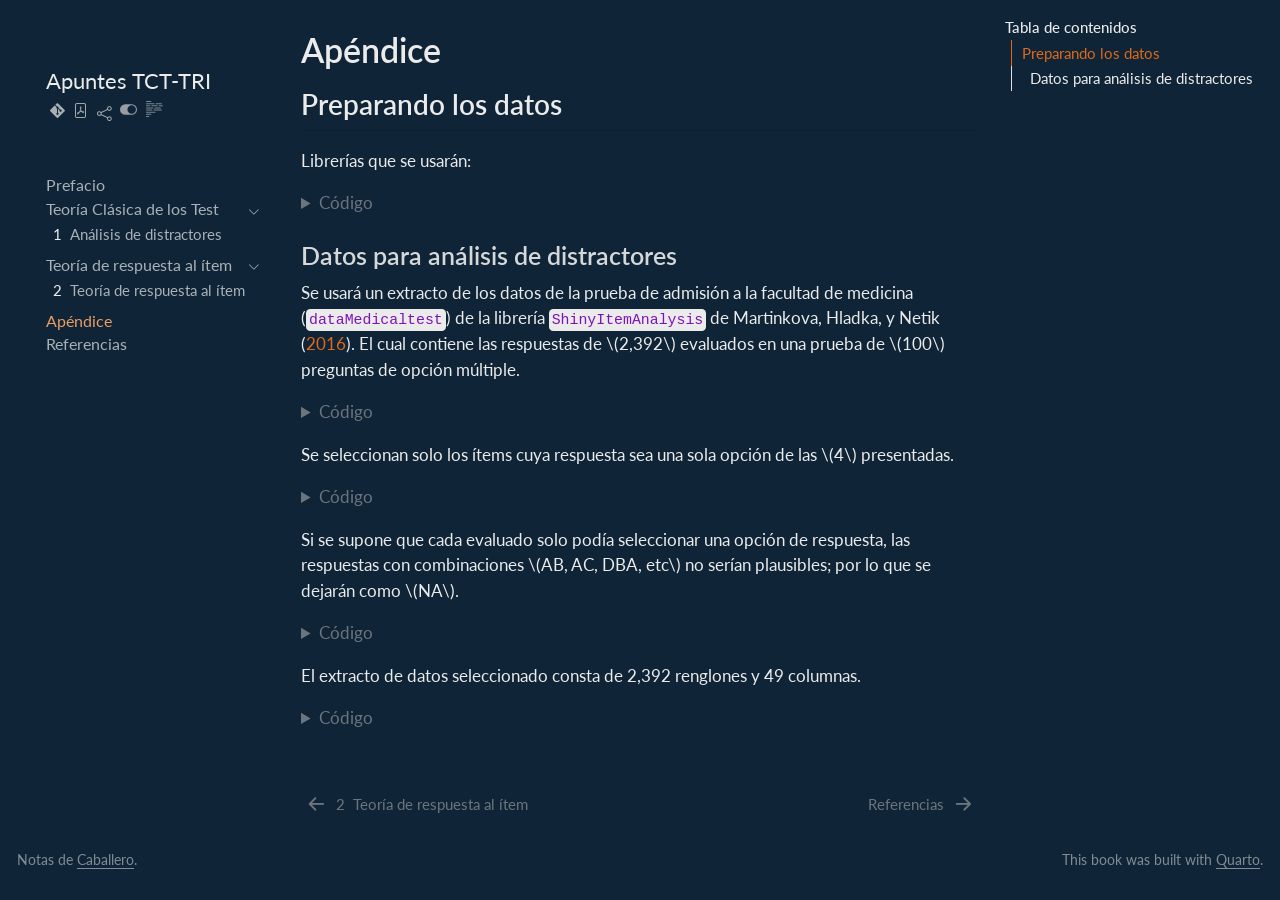
==== commit fcc2dc51: "r r" ====
--- a/docs/apendice.html
+++ b/docs/apendice.html
@@ -2,11 +2,11 @@
 <html xmlns="http://www.w3.org/1999/xhtml" lang="es" xml:lang="es"><head>
 <meta http-equiv="Content-Type" content="text/html; charset=UTF-8">
 <meta charset="utf-8">
-<meta name="generator" content="quarto-1.7.32">
+<meta name="generator" content="quarto-1.5.43">
 <meta name="viewport" content="width=device-width, initial-scale=1.0, user-scalable=yes">
 <meta name="author" content="Arturo Caballero">
 <meta name="description" content="Apuntes de teoría clásica de los test y teoría de respuesta al ítem.">
-<title>Apéndice – Apuntes TCT-TRI</title>
+<title>Apuntes TCT-TRI – Apéndice</title>
 <style>
 code{white-space: pre-wrap;}
 span.smallcaps{font-variant: small-caps;}
@@ -20,9 +20,8 @@
   vertical-align: middle;
 }
 /* CSS for syntax highlighting */
-html { -webkit-text-size-adjust: 100%; }
 pre > code.sourceCode { white-space: pre; position: relative; }
-pre > code.sourceCode > span { display: inline-block; line-height: 1.25; }
+pre > code.sourceCode > span { line-height: 1.25; }
 pre > code.sourceCode > span:empty { height: 1.2em; }
 .sourceCode { overflow: visible; }
 code.sourceCode > span { color: inherit; text-decoration: inherit; }
@@ -33,7 +32,7 @@
 }
 @media print {
 pre > code.sourceCode { white-space: pre-wrap; }
-pre > code.sourceCode > span { text-indent: -5em; padding-left: 5em; }
+pre > code.sourceCode > span { display: inline-block; text-indent: -5em; padding-left: 5em; }
 }
 pre.numberSource code
   { counter-reset: source-line 0; }
@@ -85,18 +84,17 @@
 <link href="./references.html" rel="next">
 <link href="./contenido/IRT01_Rasch.html" rel="prev">
 <link href="./Gemini_Generated_irt.png" rel="icon" type="image/png">
-<script src="site_libs/quarto-html/quarto.js" type="module"></script>
-<script src="site_libs/quarto-html/tabsets/tabsets.js" type="module"></script>
+<script src="site_libs/quarto-html/quarto.js"></script>
 <script src="site_libs/quarto-html/popper.min.js"></script>
 <script src="site_libs/quarto-html/tippy.umd.min.js"></script>
 <script src="site_libs/quarto-html/anchor.min.js"></script>
 <link href="site_libs/quarto-html/tippy.css" rel="stylesheet">
-<link href="site_libs/quarto-html/quarto-syntax-highlighting-37eea08aefeeee20ff55810ff984fec1.css" rel="stylesheet" class="quarto-color-scheme" id="quarto-text-highlighting-styles">
-<link href="site_libs/quarto-html/quarto-syntax-highlighting-dark-2fef5ea3f8957b3e4ecc936fc74692ca.css" rel="stylesheet" class="quarto-color-scheme quarto-color-alternate" id="quarto-text-highlighting-styles">
+<link href="site_libs/quarto-html/quarto-syntax-highlighting.css" rel="stylesheet" class="quarto-color-scheme" id="quarto-text-highlighting-styles">
+<link href="site_libs/quarto-html/quarto-syntax-highlighting-dark.css" rel="stylesheet" class="quarto-color-scheme quarto-color-alternate" id="quarto-text-highlighting-styles">
 <script src="site_libs/bootstrap/bootstrap.min.js"></script>
 <link href="site_libs/bootstrap/bootstrap-icons.css" rel="stylesheet">
-<link href="site_libs/bootstrap/bootstrap-364982630eef5352dd1537128a8ed5cb.min.css" rel="stylesheet" append-hash="true" class="quarto-color-scheme" id="quarto-bootstrap" data-mode="light">
-<link href="site_libs/bootstrap/bootstrap-dark-9ac4c4d7723caba69398381a32a42326.min.css" rel="stylesheet" append-hash="true" class="quarto-color-scheme quarto-color-alternate" id="quarto-bootstrap" data-mode="dark"><script id="quarto-search-options" type="application/json">{
+<link href="site_libs/bootstrap/bootstrap.min.css" rel="stylesheet" class="quarto-color-scheme" id="quarto-bootstrap" data-mode="light">
+<link href="site_libs/bootstrap/bootstrap-dark.min.css" rel="stylesheet" class="quarto-color-scheme quarto-color-alternate" id="quarto-bootstrap" data-mode="dark"><script id="quarto-search-options" type="application/json">{
   "location": "sidebar",
   "copy-button": false,
   "collapse-after": 3,
@@ -150,167 +148,7 @@
 };
 </script><link rel="stylesheet" href="custom.css">
 </head>
-<body class="nav-sidebar floating quarto-dark"><script id="quarto-html-before-body" type="application/javascript">
-    const toggleBodyColorMode = (bsSheetEl) => {
-      const mode = bsSheetEl.getAttribute("data-mode");
-      const bodyEl = window.document.querySelector("body");
-      if (mode === "dark") {
-        bodyEl.classList.add("quarto-dark");
-        bodyEl.classList.remove("quarto-light");
-      } else {
-        bodyEl.classList.add("quarto-light");
-        bodyEl.classList.remove("quarto-dark");
-      }
-    }
-    const toggleBodyColorPrimary = () => {
-      const bsSheetEl = window.document.querySelector("link#quarto-bootstrap:not([rel=disabled-stylesheet])");
-      if (bsSheetEl) {
-        toggleBodyColorMode(bsSheetEl);
-      }
-    }
-    const setColorSchemeToggle = (alternate) => {
-      const toggles = window.document.querySelectorAll('.quarto-color-scheme-toggle');
-      for (let i=0; i < toggles.length; i++) {
-        const toggle = toggles[i];
-        if (toggle) {
-          if (alternate) {
-            toggle.classList.add("alternate");
-          } else {
-            toggle.classList.remove("alternate");
-          }
-        }
-      }
-    };
-    const toggleColorMode = (alternate) => {
-      // Switch the stylesheets
-      const primaryStylesheets = window.document.querySelectorAll('link.quarto-color-scheme:not(.quarto-color-alternate)');
-      const alternateStylesheets = window.document.querySelectorAll('link.quarto-color-scheme.quarto-color-alternate');
-      manageTransitions('#quarto-margin-sidebar .nav-link', false);
-      if (alternate) {
-        // note: dark is layered on light, we don't disable primary!
-        enableStylesheet(alternateStylesheets);
-        for (const sheetNode of alternateStylesheets) {
-          if (sheetNode.id === "quarto-bootstrap") {
-            toggleBodyColorMode(sheetNode);
-          }
-        }
-      } else {
-        disableStylesheet(alternateStylesheets);
-        enableStylesheet(primaryStylesheets)
-        toggleBodyColorPrimary();
-      }
-      manageTransitions('#quarto-margin-sidebar .nav-link', true);
-      // Switch the toggles
-      setColorSchemeToggle(alternate)
-      // Hack to workaround the fact that safari doesn't
-      // properly recolor the scrollbar when toggling (#1455)
-      if (navigator.userAgent.indexOf('Safari') > 0 && navigator.userAgent.indexOf('Chrome') == -1) {
-        manageTransitions("body", false);
-        window.scrollTo(0, 1);
-        setTimeout(() => {
-          window.scrollTo(0, 0);
-          manageTransitions("body", true);
-        }, 40);
-      }
-    }
-    const disableStylesheet = (stylesheets) => {
-      for (let i=0; i < stylesheets.length; i++) {
-        const stylesheet = stylesheets[i];
-        stylesheet.rel = 'disabled-stylesheet';
-      }
-    }
-    const enableStylesheet = (stylesheets) => {
-      for (let i=0; i < stylesheets.length; i++) {
-        const stylesheet = stylesheets[i];
-        if(stylesheet.rel !== 'stylesheet') { // for Chrome, which will still FOUC without this check
-          stylesheet.rel = 'stylesheet';
-        }
-      }
-    }
-    const manageTransitions = (selector, allowTransitions) => {
-      const els = window.document.querySelectorAll(selector);
-      for (let i=0; i < els.length; i++) {
-        const el = els[i];
-        if (allowTransitions) {
-          el.classList.remove('notransition');
-        } else {
-          el.classList.add('notransition');
-        }
-      }
-    }
-    const isFileUrl = () => {
-      return window.location.protocol === 'file:';
-    }
-    const hasAlternateSentinel = () => {
-      let styleSentinel = getColorSchemeSentinel();
-      if (styleSentinel !== null) {
-        return styleSentinel === "alternate";
-      } else {
-        return false;
-      }
-    }
-    const setStyleSentinel = (alternate) => {
-      const value = alternate ? "alternate" : "default";
-      if (!isFileUrl()) {
-        window.localStorage.setItem("quarto-color-scheme", value);
-      } else {
-        localAlternateSentinel = value;
-      }
-    }
-    const getColorSchemeSentinel = () => {
-      if (!isFileUrl()) {
-        const storageValue = window.localStorage.getItem("quarto-color-scheme");
-        return storageValue != null ? storageValue : localAlternateSentinel;
-      } else {
-        return localAlternateSentinel;
-      }
-    }
-    const toggleGiscusIfUsed = (isAlternate, darkModeDefault) => {
-      const baseTheme = document.querySelector('#giscus-base-theme')?.value ?? 'light';
-      const alternateTheme = document.querySelector('#giscus-alt-theme')?.value ?? 'dark';
-      let newTheme = '';
-      if(authorPrefersDark) {
-        newTheme = isAlternate ? baseTheme : alternateTheme;
-      } else {
-        newTheme = isAlternate ? alternateTheme : baseTheme;
-      }
-      const changeGiscusTheme = () => {
-        // From: https://github.com/giscus/giscus/issues/336
-        const sendMessage = (message) => {
-          const iframe = document.querySelector('iframe.giscus-frame');
-          if (!iframe) return;
-          iframe.contentWindow.postMessage({ giscus: message }, 'https://giscus.app');
-        }
-        sendMessage({
-          setConfig: {
-            theme: newTheme
-          }
-        });
-      }
-      const isGiscussLoaded = window.document.querySelector('iframe.giscus-frame') !== null;
-      if (isGiscussLoaded) {
-        changeGiscusTheme();
-      }
-    };
-    const authorPrefersDark = true;
-    const darkModeDefault = authorPrefersDark;
-    let localAlternateSentinel = darkModeDefault ? 'alternate' : 'default';
-    // Dark / light mode switch
-    window.quartoToggleColorScheme = () => {
-      // Read the current dark / light value
-      let toAlternate = !hasAlternateSentinel();
-      toggleColorMode(toAlternate);
-      setStyleSentinel(toAlternate);
-      toggleGiscusIfUsed(toAlternate, darkModeDefault);
-      window.dispatchEvent(new Event('resize'));
-    };
-    // Switch to dark mode if need be
-    if (hasAlternateSentinel()) {
-      toggleColorMode(true);
-    } else {
-      toggleColorMode(false);
-    }
-  </script>
+<body class="nav-sidebar floating">
 
 <div id="quarto-search-results"></div>
   <header id="quarto-header" class="headroom fixed-top"><nav class="quarto-secondary-nav"><div class="container-fluid d-flex">
@@ -338,13 +176,13 @@
       <a href="" title="Share" id="quarto-navigation-tool-dropdown-0" class="quarto-navigation-tool dropdown-toggle px-1" data-bs-toggle="dropdown" aria-expanded="false" role="link" aria-label="Share"><i class="bi bi-share"></i></a>
       <ul class="dropdown-menu" aria-labelledby="quarto-navigation-tool-dropdown-0">
 <li>
-            <a class="dropdown-item sidebar-tools-main-item" href="https://twitter.com/intent/tweet?url=|url|">
+            <a class="dropdown-item sidebar-tools-main-item" href="https://twitter.com/intent/tweet?url=%7Curl%7C">
               <i class="bi bi-twitter pe-1"></i>
             Twitter
             </a>
           </li>
           <li>
-            <a class="dropdown-item sidebar-tools-main-item" href="https://www.linkedin.com/sharing/share-offsite/?url=|url|">
+            <a class="dropdown-item sidebar-tools-main-item" href="https://www.linkedin.com/sharing/share-offsite/?url=%7Curl%7C">
               <i class="bi bi-linkedin pe-1"></i>
             LinkedIn
             </a>
@@ -513,255 +351,383 @@
 </div>
 </div>
 </section></section></main><!-- /main --><script id="quarto-html-after-body" type="application/javascript">
-  window.document.addEventListener("DOMContentLoaded", function (event) {
-    // Ensure there is a toggle, if there isn't float one in the top right
-    if (window.document.querySelector('.quarto-color-scheme-toggle') === null) {
-      const a = window.document.createElement('a');
-      a.classList.add('top-right');
-      a.classList.add('quarto-color-scheme-toggle');
-      a.href = "";
-      a.onclick = function() { try { window.quartoToggleColorScheme(); } catch {} return false; };
-      const i = window.document.createElement("i");
-      i.classList.add('bi');
-      a.appendChild(i);
-      window.document.body.appendChild(a);
-    }
-    setColorSchemeToggle(hasAlternateSentinel())
-    const icon = "";
-    const anchorJS = new window.AnchorJS();
-    anchorJS.options = {
-      placement: 'right',
-      icon: icon
+window.document.addEventListener("DOMContentLoaded", function (event) {
+  const toggleBodyColorMode = (bsSheetEl) => {
+    const mode = bsSheetEl.getAttribute("data-mode");
+    const bodyEl = window.document.querySelector("body");
+    if (mode === "dark") {
+      bodyEl.classList.add("quarto-dark");
+      bodyEl.classList.remove("quarto-light");
+    } else {
+      bodyEl.classList.add("quarto-light");
+      bodyEl.classList.remove("quarto-dark");
+    }
+  }
+  const toggleBodyColorPrimary = () => {
+    const bsSheetEl = window.document.querySelector("link#quarto-bootstrap");
+    if (bsSheetEl) {
+      toggleBodyColorMode(bsSheetEl);
+    }
+  }
+  toggleBodyColorPrimary();  
+  const disableStylesheet = (stylesheets) => {
+    for (let i=0; i < stylesheets.length; i++) {
+      const stylesheet = stylesheets[i];
+      stylesheet.rel = 'prefetch';
+    }
+  }
+  const enableStylesheet = (stylesheets) => {
+    for (let i=0; i < stylesheets.length; i++) {
+      const stylesheet = stylesheets[i];
+      stylesheet.rel = 'stylesheet';
+    }
+  }
+  const manageTransitions = (selector, allowTransitions) => {
+    const els = window.document.querySelectorAll(selector);
+    for (let i=0; i < els.length; i++) {
+      const el = els[i];
+      if (allowTransitions) {
+        el.classList.remove('notransition');
+      } else {
+        el.classList.add('notransition');
+      }
+    }
+  }
+  const toggleGiscusIfUsed = (isAlternate, darkModeDefault) => {
+    const baseTheme = document.querySelector('#giscus-base-theme')?.value ?? 'light';
+    const alternateTheme = document.querySelector('#giscus-alt-theme')?.value ?? 'dark';
+    let newTheme = '';
+    if(darkModeDefault) {
+      newTheme = isAlternate ? baseTheme : alternateTheme;
+    } else {
+      newTheme = isAlternate ? alternateTheme : baseTheme;
+    }
+    const changeGiscusTheme = () => {
+      // From: https://github.com/giscus/giscus/issues/336
+      const sendMessage = (message) => {
+        const iframe = document.querySelector('iframe.giscus-frame');
+        if (!iframe) return;
+        iframe.contentWindow.postMessage({ giscus: message }, 'https://giscus.app');
+      }
+      sendMessage({
+        setConfig: {
+          theme: newTheme
+        }
+      });
+    }
+    const isGiscussLoaded = window.document.querySelector('iframe.giscus-frame') !== null;
+    if (isGiscussLoaded) {
+      changeGiscusTheme();
+    }
+  }
+  const toggleColorMode = (alternate) => {
+    // Switch the stylesheets
+    const alternateStylesheets = window.document.querySelectorAll('link.quarto-color-scheme.quarto-color-alternate');
+    manageTransitions('#quarto-margin-sidebar .nav-link', false);
+    if (alternate) {
+      enableStylesheet(alternateStylesheets);
+      for (const sheetNode of alternateStylesheets) {
+        if (sheetNode.id === "quarto-bootstrap") {
+          toggleBodyColorMode(sheetNode);
+        }
+      }
+    } else {
+      disableStylesheet(alternateStylesheets);
+      toggleBodyColorPrimary();
+    }
+    manageTransitions('#quarto-margin-sidebar .nav-link', true);
+    // Switch the toggles
+    const toggles = window.document.querySelectorAll('.quarto-color-scheme-toggle');
+    for (let i=0; i < toggles.length; i++) {
+      const toggle = toggles[i];
+      if (toggle) {
+        if (alternate) {
+          toggle.classList.add("alternate");     
+        } else {
+          toggle.classList.remove("alternate");
+        }
+      }
+    }
+    // Hack to workaround the fact that safari doesn't
+    // properly recolor the scrollbar when toggling (#1455)
+    if (navigator.userAgent.indexOf('Safari') > 0 && navigator.userAgent.indexOf('Chrome') == -1) {
+      manageTransitions("body", false);
+      window.scrollTo(0, 1);
+      setTimeout(() => {
+        window.scrollTo(0, 0);
+        manageTransitions("body", true);
+      }, 40);  
+    }
+  }
+  const isFileUrl = () => { 
+    return window.location.protocol === 'file:';
+  }
+  const hasAlternateSentinel = () => {  
+    let styleSentinel = getColorSchemeSentinel();
+    if (styleSentinel !== null) {
+      return styleSentinel === "alternate";
+    } else {
+      return false;
+    }
+  }
+  const setStyleSentinel = (alternate) => {
+    const value = alternate ? "alternate" : "default";
+    if (!isFileUrl()) {
+      window.localStorage.setItem("quarto-color-scheme", value);
+    } else {
+      localAlternateSentinel = value;
+    }
+  }
+  const getColorSchemeSentinel = () => {
+    if (!isFileUrl()) {
+      const storageValue = window.localStorage.getItem("quarto-color-scheme");
+      return storageValue != null ? storageValue : localAlternateSentinel;
+    } else {
+      return localAlternateSentinel;
+    }
+  }
+  const darkModeDefault = true;
+  let localAlternateSentinel = darkModeDefault ? 'alternate' : 'default';
+  // Dark / light mode switch
+  window.quartoToggleColorScheme = () => {
+    // Read the current dark / light value 
+    let toAlternate = !hasAlternateSentinel();
+    toggleColorMode(toAlternate);
+    setStyleSentinel(toAlternate);
+    toggleGiscusIfUsed(toAlternate, darkModeDefault);
+  };
+  // Ensure there is a toggle, if there isn't float one in the top right
+  if (window.document.querySelector('.quarto-color-scheme-toggle') === null) {
+    const a = window.document.createElement('a');
+    a.classList.add('top-right');
+    a.classList.add('quarto-color-scheme-toggle');
+    a.href = "";
+    a.onclick = function() { try { window.quartoToggleColorScheme(); } catch {} return false; };
+    const i = window.document.createElement("i");
+    i.classList.add('bi');
+    a.appendChild(i);
+    window.document.body.appendChild(a);
+  }
+  // Switch to dark mode if need be
+  if (hasAlternateSentinel()) {
+    toggleColorMode(true);
+  } else {
+    toggleColorMode(false);
+  }
+  const icon = "";
+  const anchorJS = new window.AnchorJS();
+  anchorJS.options = {
+    placement: 'right',
+    icon: icon
+  };
+  anchorJS.add('.anchored');
+  const isCodeAnnotation = (el) => {
+    for (const clz of el.classList) {
+      if (clz.startsWith('code-annotation-')) {                     
+        return true;
+      }
+    }
+    return false;
+  }
+  const onCopySuccess = function(e) {
+    // button target
+    const button = e.trigger;
+    // don't keep focus
+    button.blur();
+    // flash "checked"
+    button.classList.add('code-copy-button-checked');
+    var currentTitle = button.getAttribute("title");
+    button.setAttribute("title", "Copiado");
+    let tooltip;
+    if (window.bootstrap) {
+      button.setAttribute("data-bs-toggle", "tooltip");
+      button.setAttribute("data-bs-placement", "left");
+      button.setAttribute("data-bs-title", "Copiado");
+      tooltip = new bootstrap.Tooltip(button, 
+        { trigger: "manual", 
+          customClass: "code-copy-button-tooltip",
+          offset: [0, -8]});
+      tooltip.show();    
+    }
+    setTimeout(function() {
+      if (tooltip) {
+        tooltip.hide();
+        button.removeAttribute("data-bs-title");
+        button.removeAttribute("data-bs-toggle");
+        button.removeAttribute("data-bs-placement");
+      }
+      button.setAttribute("title", currentTitle);
+      button.classList.remove('code-copy-button-checked');
+    }, 1000);
+    // clear code selection
+    e.clearSelection();
+  }
+  const getTextToCopy = function(trigger) {
+      const codeEl = trigger.previousElementSibling.cloneNode(true);
+      for (const childEl of codeEl.children) {
+        if (isCodeAnnotation(childEl)) {
+          childEl.remove();
+        }
+      }
+      return codeEl.innerText;
+  }
+  const clipboard = new window.ClipboardJS('.code-copy-button:not([data-in-quarto-modal])', {
+    text: getTextToCopy
+  });
+  clipboard.on('success', onCopySuccess);
+  if (window.document.getElementById('quarto-embedded-source-code-modal')) {
+    // For code content inside modals, clipBoardJS needs to be initialized with a container option
+    // TODO: Check when it could be a function (https://github.com/zenorocha/clipboard.js/issues/860)
+    const clipboardModal = new window.ClipboardJS('.code-copy-button[data-in-quarto-modal]', {
+      text: getTextToCopy,
+      container: window.document.getElementById('quarto-embedded-source-code-modal')
+    });
+    clipboardModal.on('success', onCopySuccess);
+  }
+    var localhostRegex = new RegExp(/^(?:http|https):\/\/localhost\:?[0-9]*\//);
+    var mailtoRegex = new RegExp(/^mailto:/);
+      var filterRegex = new RegExp('/' + window.location.host + '/');
+    var isInternal = (href) => {
+        return filterRegex.test(href) || localhostRegex.test(href) || mailtoRegex.test(href);
+    }
+    // Inspect non-navigation links and adorn them if external
+ 	var links = window.document.querySelectorAll('a[href]:not(.nav-link):not(.navbar-brand):not(.toc-action):not(.sidebar-link):not(.sidebar-item-toggle):not(.pagination-link):not(.no-external):not([aria-hidden]):not(.dropdown-item):not(.quarto-navigation-tool):not(.about-link)');
+    for (var i=0; i<links.length; i++) {
+      const link = links[i];
+      if (!isInternal(link.href)) {
+        // undo the damage that might have been done by quarto-nav.js in the case of
+        // links that we want to consider external
+        if (link.dataset.originalHref !== undefined) {
+          link.href = link.dataset.originalHref;
+        }
+      }
+    }
+  function tippyHover(el, contentFn, onTriggerFn, onUntriggerFn) {
+    const config = {
+      allowHTML: true,
+      maxWidth: 500,
+      delay: 100,
+      arrow: false,
+      appendTo: function(el) {
+          return el.parentElement;
+      },
+      interactive: true,
+      interactiveBorder: 10,
+      theme: 'quarto',
+      placement: 'bottom-start',
     };
-    anchorJS.add('.anchored');
-    const isCodeAnnotation = (el) => {
-      for (const clz of el.classList) {
-        if (clz.startsWith('code-annotation-')) {                     
-          return true;
-        }
-      }
-      return false;
-    }
-    const onCopySuccess = function(e) {
-      // button target
-      const button = e.trigger;
-      // don't keep focus
-      button.blur();
-      // flash "checked"
-      button.classList.add('code-copy-button-checked');
-      var currentTitle = button.getAttribute("title");
-      button.setAttribute("title", "Copiado");
-      let tooltip;
-      if (window.bootstrap) {
-        button.setAttribute("data-bs-toggle", "tooltip");
-        button.setAttribute("data-bs-placement", "left");
-        button.setAttribute("data-bs-title", "Copiado");
-        tooltip = new bootstrap.Tooltip(button, 
-          { trigger: "manual", 
-            customClass: "code-copy-button-tooltip",
-            offset: [0, -8]});
-        tooltip.show();    
-      }
-      setTimeout(function() {
-        if (tooltip) {
-          tooltip.hide();
-          button.removeAttribute("data-bs-title");
-          button.removeAttribute("data-bs-toggle");
-          button.removeAttribute("data-bs-placement");
-        }
-        button.setAttribute("title", currentTitle);
-        button.classList.remove('code-copy-button-checked');
-      }, 1000);
-      // clear code selection
-      e.clearSelection();
-    }
-    const getTextToCopy = function(trigger) {
-        const codeEl = trigger.previousElementSibling.cloneNode(true);
-        for (const childEl of codeEl.children) {
-          if (isCodeAnnotation(childEl)) {
-            childEl.remove();
+    if (contentFn) {
+      config.content = contentFn;
+    }
+    if (onTriggerFn) {
+      config.onTrigger = onTriggerFn;
+    }
+    if (onUntriggerFn) {
+      config.onUntrigger = onUntriggerFn;
+    }
+    window.tippy(el, config); 
+  }
+  const noterefs = window.document.querySelectorAll('a[role="doc-noteref"]');
+  for (var i=0; i<noterefs.length; i++) {
+    const ref = noterefs[i];
+    tippyHover(ref, function() {
+      // use id or data attribute instead here
+      let href = ref.getAttribute('data-footnote-href') || ref.getAttribute('href');
+      try { href = new URL(href).hash; } catch {}
+      const id = href.replace(/^#\/?/, "");
+      const note = window.document.getElementById(id);
+      if (note) {
+        return note.innerHTML;
+      } else {
+        return "";
+      }
+    });
+  }
+  const xrefs = window.document.querySelectorAll('a.quarto-xref');
+  const processXRef = (id, note) => {
+    // Strip column container classes
+    const stripColumnClz = (el) => {
+      el.classList.remove("page-full", "page-columns");
+      if (el.children) {
+        for (const child of el.children) {
+          stripColumnClz(child);
+        }
+      }
+    }
+    stripColumnClz(note)
+    if (id === null || id.startsWith('sec-')) {
+      // Special case sections, only their first couple elements
+      const container = document.createElement("div");
+      if (note.children && note.children.length > 2) {
+        container.appendChild(note.children[0].cloneNode(true));
+        for (let i = 1; i < note.children.length; i++) {
+          const child = note.children[i];
+          if (child.tagName === "P" && child.innerText === "") {
+            continue;
+          } else {
+            container.appendChild(child.cloneNode(true));
+            break;
           }
         }
-        return codeEl.innerText;
-    }
-    const clipboard = new window.ClipboardJS('.code-copy-button:not([data-in-quarto-modal])', {
-      text: getTextToCopy
-    });
-    clipboard.on('success', onCopySuccess);
-    if (window.document.getElementById('quarto-embedded-source-code-modal')) {
-      const clipboardModal = new window.ClipboardJS('.code-copy-button[data-in-quarto-modal]', {
-        text: getTextToCopy,
-        container: window.document.getElementById('quarto-embedded-source-code-modal')
-      });
-      clipboardModal.on('success', onCopySuccess);
-    }
-      var localhostRegex = new RegExp(/^(?:http|https):\/\/localhost\:?[0-9]*\//);
-      var mailtoRegex = new RegExp(/^mailto:/);
-        var filterRegex = new RegExp('/' + window.location.host + '/');
-      var isInternal = (href) => {
-          return filterRegex.test(href) || localhostRegex.test(href) || mailtoRegex.test(href);
-      }
-      // Inspect non-navigation links and adorn them if external
-     var links = window.document.querySelectorAll('a[href]:not(.nav-link):not(.navbar-brand):not(.toc-action):not(.sidebar-link):not(.sidebar-item-toggle):not(.pagination-link):not(.no-external):not([aria-hidden]):not(.dropdown-item):not(.quarto-navigation-tool):not(.about-link)');
-      for (var i=0; i<links.length; i++) {
-        const link = links[i];
-        if (!isInternal(link.href)) {
-          // undo the damage that might have been done by quarto-nav.js in the case of
-          // links that we want to consider external
-          if (link.dataset.originalHref !== undefined) {
-            link.href = link.dataset.originalHref;
-          }
-        }
-      }
-    function tippyHover(el, contentFn, onTriggerFn, onUntriggerFn) {
-      const config = {
-        allowHTML: true,
-        maxWidth: 500,
-        delay: 100,
-        arrow: false,
-        appendTo: function(el) {
-            return el.parentElement;
-        },
-        interactive: true,
-        interactiveBorder: 10,
-        theme: 'quarto',
-        placement: 'bottom-start',
-      };
-      if (contentFn) {
-        config.content = contentFn;
-      }
-      if (onTriggerFn) {
-        config.onTrigger = onTriggerFn;
-      }
-      if (onUntriggerFn) {
-        config.onUntrigger = onUntriggerFn;
-      }
-      window.tippy(el, config); 
-    }
-    const noterefs = window.document.querySelectorAll('a[role="doc-noteref"]');
-    for (var i=0; i<noterefs.length; i++) {
-      const ref = noterefs[i];
-      tippyHover(ref, function() {
-        // use id or data attribute instead here
-        let href = ref.getAttribute('data-footnote-href') || ref.getAttribute('href');
-        try { href = new URL(href).hash; } catch {}
-        const id = href.replace(/^#\/?/, "");
-        const note = window.document.getElementById(id);
-        if (note) {
-          return note.innerHTML;
-        } else {
-          return "";
-        }
-      });
-    }
-    const xrefs = window.document.querySelectorAll('a.quarto-xref');
-    const processXRef = (id, note) => {
-      // Strip column container classes
-      const stripColumnClz = (el) => {
-        el.classList.remove("page-full", "page-columns");
-        if (el.children) {
-          for (const child of el.children) {
-            stripColumnClz(child);
-          }
-        }
-      }
-      stripColumnClz(note)
-      if (id === null || id.startsWith('sec-')) {
-        // Special case sections, only their first couple elements
-        const container = document.createElement("div");
-        if (note.children && note.children.length > 2) {
-          container.appendChild(note.children[0].cloneNode(true));
-          for (let i = 1; i < note.children.length; i++) {
-            const child = note.children[i];
-            if (child.tagName === "P" && child.innerText === "") {
-              continue;
-            } else {
-              container.appendChild(child.cloneNode(true));
-              break;
-            }
-          }
-          if (window.Quarto?.typesetMath) {
-            window.Quarto.typesetMath(container);
-          }
-          return container.innerHTML
-        } else {
-          if (window.Quarto?.typesetMath) {
-            window.Quarto.typesetMath(note);
-          }
-          return note.innerHTML;
-        }
+        if (window.Quarto?.typesetMath) {
+          window.Quarto.typesetMath(container);
+        }
+        return container.innerHTML
       } else {
-        // Remove any anchor links if they are present
-        const anchorLink = note.querySelector('a.anchorjs-link');
-        if (anchorLink) {
-          anchorLink.remove();
-        }
         if (window.Quarto?.typesetMath) {
           window.Quarto.typesetMath(note);
         }
-        if (note.classList.contains("callout")) {
-          return note.outerHTML;
-        } else {
-          return note.innerHTML;
-        }
-      }
-    }
-    for (var i=0; i<xrefs.length; i++) {
-      const xref = xrefs[i];
-      tippyHover(xref, undefined, function(instance) {
-        instance.disable();
-        let url = xref.getAttribute('href');
-        let hash = undefined; 
-        if (url.startsWith('#')) {
-          hash = url;
-        } else {
-          try { hash = new URL(url).hash; } catch {}
-        }
-        if (hash) {
-          const id = hash.replace(/^#\/?/, "");
-          const note = window.document.getElementById(id);
-          if (note !== null) {
-            try {
-              const html = processXRef(id, note.cloneNode(true));
-              instance.setContent(html);
-            } finally {
-              instance.enable();
-              instance.show();
-            }
-          } else {
-            // See if we can fetch this
-            fetch(url.split('#')[0])
-            .then(res => res.text())
-            .then(html => {
-              const parser = new DOMParser();
-              const htmlDoc = parser.parseFromString(html, "text/html");
-              const note = htmlDoc.getElementById(id);
-              if (note !== null) {
-                const html = processXRef(id, note);
-                instance.setContent(html);
-              } 
-            }).finally(() => {
-              instance.enable();
-              instance.show();
-            });
+        return note.innerHTML;
+      }
+    } else {
+      // Remove any anchor links if they are present
+      const anchorLink = note.querySelector('a.anchorjs-link');
+      if (anchorLink) {
+        anchorLink.remove();
+      }
+      if (window.Quarto?.typesetMath) {
+        window.Quarto.typesetMath(note);
+      }
+      // TODO in 1.5, we should make sure this works without a callout special case
+      if (note.classList.contains("callout")) {
+        return note.outerHTML;
+      } else {
+        return note.innerHTML;
+      }
+    }
+  }
+  for (var i=0; i<xrefs.length; i++) {
+    const xref = xrefs[i];
+    tippyHover(xref, undefined, function(instance) {
+      instance.disable();
+      let url = xref.getAttribute('href');
+      let hash = undefined; 
+      if (url.startsWith('#')) {
+        hash = url;
+      } else {
+        try { hash = new URL(url).hash; } catch {}
+      }
+      if (hash) {
+        const id = hash.replace(/^#\/?/, "");
+        const note = window.document.getElementById(id);
+        if (note !== null) {
+          try {
+            const html = processXRef(id, note.cloneNode(true));
+            instance.setContent(html);
+          } finally {
+            instance.enable();
+            instance.show();
           }
         } else {
-          // See if we can fetch a full url (with no hash to target)
-          // This is a special case and we should probably do some content thinning / targeting
-          fetch(url)
+          // See if we can fetch this
+          fetch(url.split('#')[0])
           .then(res => res.text())
           .then(html => {
             const parser = new DOMParser();
             const htmlDoc = parser.parseFromString(html, "text/html");
-            const note = htmlDoc.querySelector('main.content');
+            const note = htmlDoc.getElementById(id);
             if (note !== null) {
-              // This should only happen for chapter cross references
-              // (since there is no id in the URL)
-              // remove the first header
-              if (note.children.length > 0 && note.children[0].tagName === "HEADER") {
-                note.children[0].remove();
-              }
-              const html = processXRef(null, note);
+              const html = processXRef(id, note);
               instance.setContent(html);
             } 
           }).finally(() => {
@@ -769,161 +735,185 @@
             instance.show();
           });
         }
-      }, function(instance) {
+      } else {
+        // See if we can fetch a full url (with no hash to target)
+        // This is a special case and we should probably do some content thinning / targeting
+        fetch(url)
+        .then(res => res.text())
+        .then(html => {
+          const parser = new DOMParser();
+          const htmlDoc = parser.parseFromString(html, "text/html");
+          const note = htmlDoc.querySelector('main.content');
+          if (note !== null) {
+            // This should only happen for chapter cross references
+            // (since there is no id in the URL)
+            // remove the first header
+            if (note.children.length > 0 && note.children[0].tagName === "HEADER") {
+              note.children[0].remove();
+            }
+            const html = processXRef(null, note);
+            instance.setContent(html);
+          } 
+        }).finally(() => {
+          instance.enable();
+          instance.show();
+        });
+      }
+    }, function(instance) {
+    });
+  }
+      let selectedAnnoteEl;
+      const selectorForAnnotation = ( cell, annotation) => {
+        let cellAttr = 'data-code-cell="' + cell + '"';
+        let lineAttr = 'data-code-annotation="' +  annotation + '"';
+        const selector = 'span[' + cellAttr + '][' + lineAttr + ']';
+        return selector;
+      }
+      const selectCodeLines = (annoteEl) => {
+        const doc = window.document;
+        const targetCell = annoteEl.getAttribute("data-target-cell");
+        const targetAnnotation = annoteEl.getAttribute("data-target-annotation");
+        const annoteSpan = window.document.querySelector(selectorForAnnotation(targetCell, targetAnnotation));
+        const lines = annoteSpan.getAttribute("data-code-lines").split(",");
+        const lineIds = lines.map((line) => {
+          return targetCell + "-" + line;
+        })
+        let top = null;
+        let height = null;
+        let parent = null;
+        if (lineIds.length > 0) {
+            //compute the position of the single el (top and bottom and make a div)
+            const el = window.document.getElementById(lineIds[0]);
+            top = el.offsetTop;
+            height = el.offsetHeight;
+            parent = el.parentElement.parentElement;
+          if (lineIds.length > 1) {
+            const lastEl = window.document.getElementById(lineIds[lineIds.length - 1]);
+            const bottom = lastEl.offsetTop + lastEl.offsetHeight;
+            height = bottom - top;
+          }
+          if (top !== null && height !== null && parent !== null) {
+            // cook up a div (if necessary) and position it 
+            let div = window.document.getElementById("code-annotation-line-highlight");
+            if (div === null) {
+              div = window.document.createElement("div");
+              div.setAttribute("id", "code-annotation-line-highlight");
+              div.style.position = 'absolute';
+              parent.appendChild(div);
+            }
+            div.style.top = top - 2 + "px";
+            div.style.height = height + 4 + "px";
+            div.style.left = 0;
+            let gutterDiv = window.document.getElementById("code-annotation-line-highlight-gutter");
+            if (gutterDiv === null) {
+              gutterDiv = window.document.createElement("div");
+              gutterDiv.setAttribute("id", "code-annotation-line-highlight-gutter");
+              gutterDiv.style.position = 'absolute';
+              const codeCell = window.document.getElementById(targetCell);
+              const gutter = codeCell.querySelector('.code-annotation-gutter');
+              gutter.appendChild(gutterDiv);
+            }
+            gutterDiv.style.top = top - 2 + "px";
+            gutterDiv.style.height = height + 4 + "px";
+          }
+          selectedAnnoteEl = annoteEl;
+        }
+      };
+      const unselectCodeLines = () => {
+        const elementsIds = ["code-annotation-line-highlight", "code-annotation-line-highlight-gutter"];
+        elementsIds.forEach((elId) => {
+          const div = window.document.getElementById(elId);
+          if (div) {
+            div.remove();
+          }
+        });
+        selectedAnnoteEl = undefined;
+      };
+        // Handle positioning of the toggle
+    window.addEventListener(
+      "resize",
+      throttle(() => {
+        elRect = undefined;
+        if (selectedAnnoteEl) {
+          selectCodeLines(selectedAnnoteEl);
+        }
+      }, 10)
+    );
+    function throttle(fn, ms) {
+    let throttle = false;
+    let timer;
+      return (...args) => {
+        if(!throttle) { // first call gets through
+            fn.apply(this, args);
+            throttle = true;
+        } else { // all the others get throttled
+            if(timer) clearTimeout(timer); // cancel #2
+            timer = setTimeout(() => {
+              fn.apply(this, args);
+              timer = throttle = false;
+            }, ms);
+        }
+      };
+    }
+      // Attach click handler to the DT
+      const annoteDls = window.document.querySelectorAll('dt[data-target-cell]');
+      for (const annoteDlNode of annoteDls) {
+        annoteDlNode.addEventListener('click', (event) => {
+          const clickedEl = event.target;
+          if (clickedEl !== selectedAnnoteEl) {
+            unselectCodeLines();
+            const activeEl = window.document.querySelector('dt[data-target-cell].code-annotation-active');
+            if (activeEl) {
+              activeEl.classList.remove('code-annotation-active');
+            }
+            selectCodeLines(clickedEl);
+            clickedEl.classList.add('code-annotation-active');
+          } else {
+            // Unselect the line
+            unselectCodeLines();
+            clickedEl.classList.remove('code-annotation-active');
+          }
+        });
+      }
+  const findCites = (el) => {
+    const parentEl = el.parentElement;
+    if (parentEl) {
+      const cites = parentEl.dataset.cites;
+      if (cites) {
+        return {
+          el,
+          cites: cites.split(' ')
+        };
+      } else {
+        return findCites(el.parentElement)
+      }
+    } else {
+      return undefined;
+    }
+  };
+  var bibliorefs = window.document.querySelectorAll('a[role="doc-biblioref"]');
+  for (var i=0; i<bibliorefs.length; i++) {
+    const ref = bibliorefs[i];
+    const citeInfo = findCites(ref);
+    if (citeInfo) {
+      tippyHover(citeInfo.el, function() {
+        var popup = window.document.createElement('div');
+        citeInfo.cites.forEach(function(cite) {
+          var citeDiv = window.document.createElement('div');
+          citeDiv.classList.add('hanging-indent');
+          citeDiv.classList.add('csl-entry');
+          var biblioDiv = window.document.getElementById('ref-' + cite);
+          if (biblioDiv) {
+            citeDiv.innerHTML = biblioDiv.innerHTML;
+          }
+          popup.appendChild(citeDiv);
+        });
+        return popup.innerHTML;
       });
     }
-        let selectedAnnoteEl;
-        const selectorForAnnotation = ( cell, annotation) => {
-          let cellAttr = 'data-code-cell="' + cell + '"';
-          let lineAttr = 'data-code-annotation="' +  annotation + '"';
-          const selector = 'span[' + cellAttr + '][' + lineAttr + ']';
-          return selector;
-        }
-        const selectCodeLines = (annoteEl) => {
-          const doc = window.document;
-          const targetCell = annoteEl.getAttribute("data-target-cell");
-          const targetAnnotation = annoteEl.getAttribute("data-target-annotation");
-          const annoteSpan = window.document.querySelector(selectorForAnnotation(targetCell, targetAnnotation));
-          const lines = annoteSpan.getAttribute("data-code-lines").split(",");
-          const lineIds = lines.map((line) => {
-            return targetCell + "-" + line;
-          })
-          let top = null;
-          let height = null;
-          let parent = null;
-          if (lineIds.length > 0) {
-              //compute the position of the single el (top and bottom and make a div)
-              const el = window.document.getElementById(lineIds[0]);
-              top = el.offsetTop;
-              height = el.offsetHeight;
-              parent = el.parentElement.parentElement;
-            if (lineIds.length > 1) {
-              const lastEl = window.document.getElementById(lineIds[lineIds.length - 1]);
-              const bottom = lastEl.offsetTop + lastEl.offsetHeight;
-              height = bottom - top;
-            }
-            if (top !== null && height !== null && parent !== null) {
-              // cook up a div (if necessary) and position it 
-              let div = window.document.getElementById("code-annotation-line-highlight");
-              if (div === null) {
-                div = window.document.createElement("div");
-                div.setAttribute("id", "code-annotation-line-highlight");
-                div.style.position = 'absolute';
-                parent.appendChild(div);
-              }
-              div.style.top = top - 2 + "px";
-              div.style.height = height + 4 + "px";
-              div.style.left = 0;
-              let gutterDiv = window.document.getElementById("code-annotation-line-highlight-gutter");
-              if (gutterDiv === null) {
-                gutterDiv = window.document.createElement("div");
-                gutterDiv.setAttribute("id", "code-annotation-line-highlight-gutter");
-                gutterDiv.style.position = 'absolute';
-                const codeCell = window.document.getElementById(targetCell);
-                const gutter = codeCell.querySelector('.code-annotation-gutter');
-                gutter.appendChild(gutterDiv);
-              }
-              gutterDiv.style.top = top - 2 + "px";
-              gutterDiv.style.height = height + 4 + "px";
-            }
-            selectedAnnoteEl = annoteEl;
-          }
-        };
-        const unselectCodeLines = () => {
-          const elementsIds = ["code-annotation-line-highlight", "code-annotation-line-highlight-gutter"];
-          elementsIds.forEach((elId) => {
-            const div = window.document.getElementById(elId);
-            if (div) {
-              div.remove();
-            }
-          });
-          selectedAnnoteEl = undefined;
-        };
-          // Handle positioning of the toggle
-      window.addEventListener(
-        "resize",
-        throttle(() => {
-          elRect = undefined;
-          if (selectedAnnoteEl) {
-            selectCodeLines(selectedAnnoteEl);
-          }
-        }, 10)
-      );
-      function throttle(fn, ms) {
-      let throttle = false;
-      let timer;
-        return (...args) => {
-          if(!throttle) { // first call gets through
-              fn.apply(this, args);
-              throttle = true;
-          } else { // all the others get throttled
-              if(timer) clearTimeout(timer); // cancel #2
-              timer = setTimeout(() => {
-                fn.apply(this, args);
-                timer = throttle = false;
-              }, ms);
-          }
-        };
-      }
-        // Attach click handler to the DT
-        const annoteDls = window.document.querySelectorAll('dt[data-target-cell]');
-        for (const annoteDlNode of annoteDls) {
-          annoteDlNode.addEventListener('click', (event) => {
-            const clickedEl = event.target;
-            if (clickedEl !== selectedAnnoteEl) {
-              unselectCodeLines();
-              const activeEl = window.document.querySelector('dt[data-target-cell].code-annotation-active');
-              if (activeEl) {
-                activeEl.classList.remove('code-annotation-active');
-              }
-              selectCodeLines(clickedEl);
-              clickedEl.classList.add('code-annotation-active');
-            } else {
-              // Unselect the line
-              unselectCodeLines();
-              clickedEl.classList.remove('code-annotation-active');
-            }
-          });
-        }
-    const findCites = (el) => {
-      const parentEl = el.parentElement;
-      if (parentEl) {
-        const cites = parentEl.dataset.cites;
-        if (cites) {
-          return {
-            el,
-            cites: cites.split(' ')
-          };
-        } else {
-          return findCites(el.parentElement)
-        }
-      } else {
-        return undefined;
-      }
-    };
-    var bibliorefs = window.document.querySelectorAll('a[role="doc-biblioref"]');
-    for (var i=0; i<bibliorefs.length; i++) {
-      const ref = bibliorefs[i];
-      const citeInfo = findCites(ref);
-      if (citeInfo) {
-        tippyHover(citeInfo.el, function() {
-          var popup = window.document.createElement('div');
-          citeInfo.cites.forEach(function(cite) {
-            var citeDiv = window.document.createElement('div');
-            citeDiv.classList.add('hanging-indent');
-            citeDiv.classList.add('csl-entry');
-            var biblioDiv = window.document.getElementById('ref-' + cite);
-            if (biblioDiv) {
-              citeDiv.innerHTML = biblioDiv.innerHTML;
-            }
-            popup.appendChild(citeDiv);
-          });
-          return popup.innerHTML;
-        });
-      }
-    }
-  });
-  </script><nav class="page-navigation"><div class="nav-page nav-page-previous">
+  }
+});
+</script><nav class="page-navigation"><div class="nav-page nav-page-previous">
       <a href="./contenido/IRT01_Rasch.html" class="pagination-link" aria-label="Teoría de respuesta al ítem">
         <i class="bi bi-arrow-left-short"></i> <span class="nav-page-text"><span class="chapter-number">2</span>&nbsp; <span class="chapter-title">Teoría de respuesta al ítem</span></span>
       </a>          
--- a/docs/site_libs/quarto-html/quarto-syntax-highlighting.css
+++ b/docs/site_libs/quarto-html/quarto-syntax-highlighting.css
@@ -0,0 +1,205 @@
+/* quarto syntax highlight colors */
+:root {
+  --quarto-hl-ot-color: #003B4F;
+  --quarto-hl-at-color: #657422;
+  --quarto-hl-ss-color: #20794D;
+  --quarto-hl-an-color: #5E5E5E;
+  --quarto-hl-fu-color: #4758AB;
+  --quarto-hl-st-color: #20794D;
+  --quarto-hl-cf-color: #003B4F;
+  --quarto-hl-op-color: #5E5E5E;
+  --quarto-hl-er-color: #AD0000;
+  --quarto-hl-bn-color: #AD0000;
+  --quarto-hl-al-color: #AD0000;
+  --quarto-hl-va-color: #111111;
+  --quarto-hl-bu-color: inherit;
+  --quarto-hl-ex-color: inherit;
+  --quarto-hl-pp-color: #AD0000;
+  --quarto-hl-in-color: #5E5E5E;
+  --quarto-hl-vs-color: #20794D;
+  --quarto-hl-wa-color: #5E5E5E;
+  --quarto-hl-do-color: #5E5E5E;
+  --quarto-hl-im-color: #00769E;
+  --quarto-hl-ch-color: #20794D;
+  --quarto-hl-dt-color: #AD0000;
+  --quarto-hl-fl-color: #AD0000;
+  --quarto-hl-co-color: #5E5E5E;
+  --quarto-hl-cv-color: #5E5E5E;
+  --quarto-hl-cn-color: #8f5902;
+  --quarto-hl-sc-color: #5E5E5E;
+  --quarto-hl-dv-color: #AD0000;
+  --quarto-hl-kw-color: #003B4F;
+}
+
+/* other quarto variables */
+:root {
+  --quarto-font-monospace: SFMono-Regular, Menlo, Monaco, Consolas, "Liberation Mono", "Courier New", monospace;
+}
+
+pre > code.sourceCode > span {
+  color: #003B4F;
+}
+
+code span {
+  color: #003B4F;
+}
+
+code.sourceCode > span {
+  color: #003B4F;
+}
+
+div.sourceCode,
+div.sourceCode pre.sourceCode {
+  color: #003B4F;
+}
+
+code span.ot {
+  color: #003B4F;
+  font-style: inherit;
+}
+
+code span.at {
+  color: #657422;
+  font-style: inherit;
+}
+
+code span.ss {
+  color: #20794D;
+  font-style: inherit;
+}
+
+code span.an {
+  color: #5E5E5E;
+  font-style: inherit;
+}
+
+code span.fu {
+  color: #4758AB;
+  font-style: inherit;
+}
+
+code span.st {
+  color: #20794D;
+  font-style: inherit;
+}
+
+code span.cf {
+  color: #003B4F;
+  font-weight: bold;
+  font-style: inherit;
+}
+
+code span.op {
+  color: #5E5E5E;
+  font-style: inherit;
+}
+
+code span.er {
+  color: #AD0000;
+  font-style: inherit;
+}
+
+code span.bn {
+  color: #AD0000;
+  font-style: inherit;
+}
+
+code span.al {
+  color: #AD0000;
+  font-style: inherit;
+}
+
+code span.va {
+  color: #111111;
+  font-style: inherit;
+}
+
+code span.bu {
+  font-style: inherit;
+}
+
+code span.ex {
+  font-style: inherit;
+}
+
+code span.pp {
+  color: #AD0000;
+  font-style: inherit;
+}
+
+code span.in {
+  color: #5E5E5E;
+  font-style: inherit;
+}
+
+code span.vs {
+  color: #20794D;
+  font-style: inherit;
+}
+
+code span.wa {
+  color: #5E5E5E;
+  font-style: italic;
+}
+
+code span.do {
+  color: #5E5E5E;
+  font-style: italic;
+}
+
+code span.im {
+  color: #00769E;
+  font-style: inherit;
+}
+
+code span.ch {
+  color: #20794D;
+  font-style: inherit;
+}
+
+code span.dt {
+  color: #AD0000;
+  font-style: inherit;
+}
+
+code span.fl {
+  color: #AD0000;
+  font-style: inherit;
+}
+
+code span.co {
+  color: #5E5E5E;
+  font-style: inherit;
+}
+
+code span.cv {
+  color: #5E5E5E;
+  font-style: italic;
+}
+
+code span.cn {
+  color: #8f5902;
+  font-style: inherit;
+}
+
+code span.sc {
+  color: #5E5E5E;
+  font-style: inherit;
+}
+
+code span.dv {
+  color: #AD0000;
+  font-style: inherit;
+}
+
+code span.kw {
+  color: #003B4F;
+  font-weight: bold;
+  font-style: inherit;
+}
+
+.prevent-inlining {
+  content: "</";
+}
+
+/*# sourceMappingURL=debc5d5d77c3f9108843748ff7464032.css.map */
--- a/docs/site_libs/quarto-html/quarto-syntax-highlighting-dark.css
+++ b/docs/site_libs/quarto-html/quarto-syntax-highlighting-dark.css
@@ -0,0 +1,189 @@
+/* quarto syntax highlight colors */
+:root {
+  --quarto-hl-al-color: #f07178;
+  --quarto-hl-an-color: #d4d0ab;
+  --quarto-hl-at-color: #00e0e0;
+  --quarto-hl-bn-color: #d4d0ab;
+  --quarto-hl-bu-color: #abe338;
+  --quarto-hl-ch-color: #abe338;
+  --quarto-hl-co-color: #f8f8f2;
+  --quarto-hl-cv-color: #ffd700;
+  --quarto-hl-cn-color: #ffd700;
+  --quarto-hl-cf-color: #ffa07a;
+  --quarto-hl-dt-color: #ffa07a;
+  --quarto-hl-dv-color: #d4d0ab;
+  --quarto-hl-do-color: #f8f8f2;
+  --quarto-hl-er-color: #f07178;
+  --quarto-hl-ex-color: #00e0e0;
+  --quarto-hl-fl-color: #d4d0ab;
+  --quarto-hl-fu-color: #ffa07a;
+  --quarto-hl-im-color: #abe338;
+  --quarto-hl-in-color: #d4d0ab;
+  --quarto-hl-kw-color: #ffa07a;
+  --quarto-hl-op-color: #ffa07a;
+  --quarto-hl-ot-color: #00e0e0;
+  --quarto-hl-pp-color: #dcc6e0;
+  --quarto-hl-re-color: #00e0e0;
+  --quarto-hl-sc-color: #abe338;
+  --quarto-hl-ss-color: #abe338;
+  --quarto-hl-st-color: #abe338;
+  --quarto-hl-va-color: #00e0e0;
+  --quarto-hl-vs-color: #abe338;
+  --quarto-hl-wa-color: #dcc6e0;
+}
+
+/* other quarto variables */
+:root {
+  --quarto-font-monospace: SFMono-Regular, Menlo, Monaco, Consolas, "Liberation Mono", "Courier New", monospace;
+}
+
+code span.al {
+  background-color: #2a0f15;
+  font-weight: bold;
+  color: #f07178;
+}
+
+code span.an {
+  color: #d4d0ab;
+}
+
+code span.at {
+  color: #00e0e0;
+}
+
+code span.bn {
+  color: #d4d0ab;
+}
+
+code span.bu {
+  color: #abe338;
+}
+
+code span.ch {
+  color: #abe338;
+}
+
+code span.co {
+  font-style: italic;
+  color: #f8f8f2;
+}
+
+code span.cv {
+  color: #ffd700;
+}
+
+code span.cn {
+  color: #ffd700;
+}
+
+code span.cf {
+  font-weight: bold;
+  color: #ffa07a;
+}
+
+code span.dt {
+  color: #ffa07a;
+}
+
+code span.dv {
+  color: #d4d0ab;
+}
+
+code span.do {
+  color: #f8f8f2;
+}
+
+code span.er {
+  color: #f07178;
+  text-decoration: underline;
+}
+
+code span.ex {
+  font-weight: bold;
+  color: #00e0e0;
+}
+
+code span.fl {
+  color: #d4d0ab;
+}
+
+code span.fu {
+  color: #ffa07a;
+}
+
+code span.im {
+  color: #abe338;
+}
+
+code span.in {
+  color: #d4d0ab;
+}
+
+code span.kw {
+  font-weight: bold;
+  color: #ffa07a;
+}
+
+pre > code.sourceCode > span {
+  color: #f8f8f2;
+}
+
+code span {
+  color: #f8f8f2;
+}
+
+code.sourceCode > span {
+  color: #f8f8f2;
+}
+
+div.sourceCode,
+div.sourceCode pre.sourceCode {
+  color: #f8f8f2;
+}
+
+code span.op {
+  color: #ffa07a;
+}
+
+code span.ot {
+  color: #00e0e0;
+}
+
+code span.pp {
+  color: #dcc6e0;
+}
+
+code span.re {
+  background-color: #f8f8f2;
+  color: #00e0e0;
+}
+
+code span.sc {
+  color: #abe338;
+}
+
+code span.ss {
+  color: #abe338;
+}
+
+code span.st {
+  color: #abe338;
+}
+
+code span.va {
+  color: #00e0e0;
+}
+
+code span.vs {
+  color: #abe338;
+}
+
+code span.wa {
+  color: #dcc6e0;
+}
+
+.prevent-inlining {
+  content: "</";
+}
+
+/*# sourceMappingURL=935a306eefa94366c21e1a970dddb765.css.map */
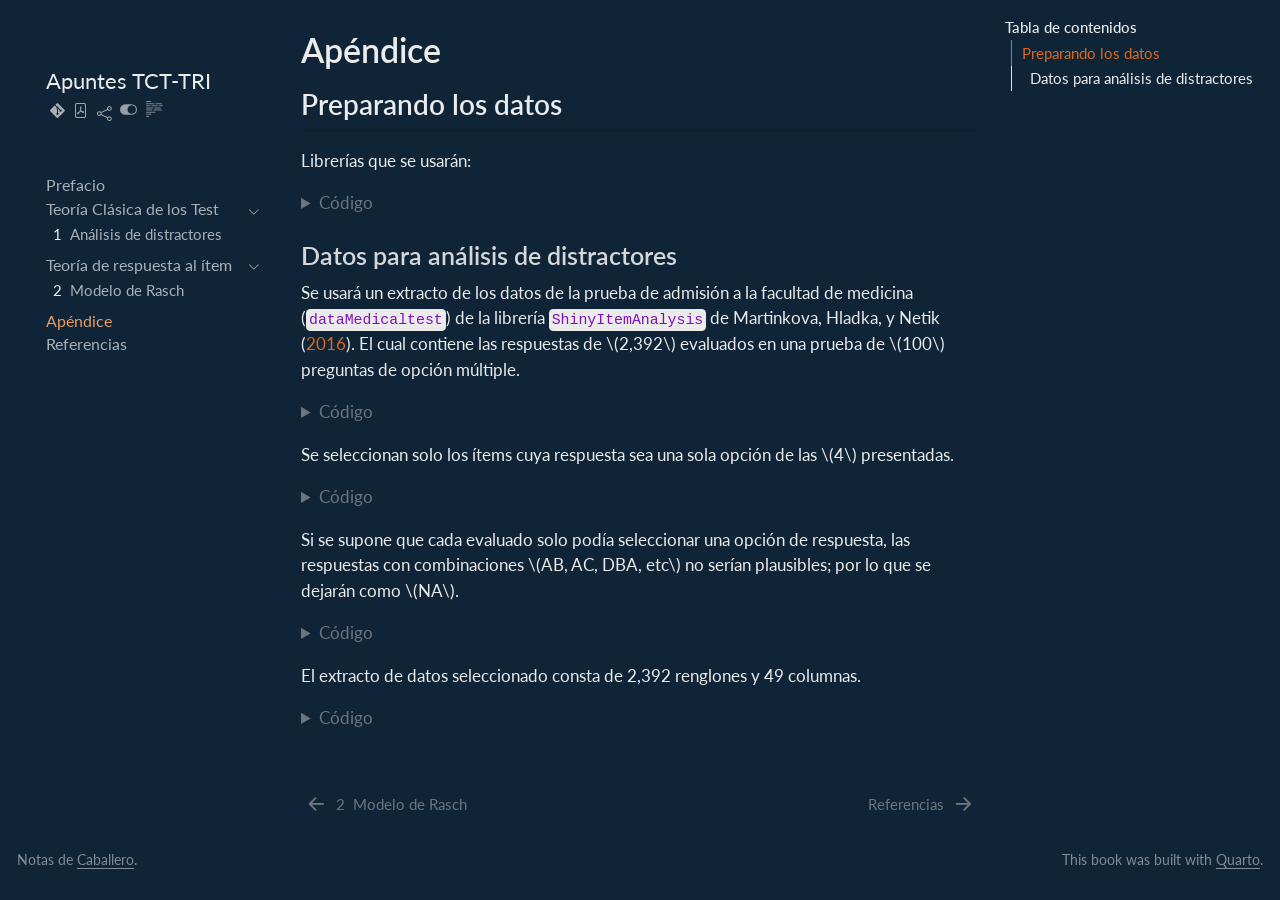
==== commit 23854111: "s s" ====
--- a/docs/apendice.html
+++ b/docs/apendice.html
@@ -240,7 +240,7 @@
 <li class="sidebar-item">
   <div class="sidebar-item-container"> 
   <a href="./contenido/IRT01_Rasch.html" class="sidebar-item-text sidebar-link">
- <span class="menu-text"><span class="chapter-number">2</span>&nbsp; <span class="chapter-title">Teoría de respuesta al ítem</span></span></a>
+ <span class="menu-text"><span class="chapter-number">2</span>&nbsp; <span class="chapter-title">Modelo de Rasch</span></span></a>
   </div>
 </li>
       </ul>
@@ -914,8 +914,8 @@
   }
 });
 </script><nav class="page-navigation"><div class="nav-page nav-page-previous">
-      <a href="./contenido/IRT01_Rasch.html" class="pagination-link" aria-label="Teoría de respuesta al ítem">
-        <i class="bi bi-arrow-left-short"></i> <span class="nav-page-text"><span class="chapter-number">2</span>&nbsp; <span class="chapter-title">Teoría de respuesta al ítem</span></span>
+      <a href="./contenido/IRT01_Rasch.html" class="pagination-link" aria-label="Modelo de Rasch">
+        <i class="bi bi-arrow-left-short"></i> <span class="nav-page-text"><span class="chapter-number">2</span>&nbsp; <span class="chapter-title">Modelo de Rasch</span></span>
       </a>          
   </div>
   <div class="nav-page nav-page-next">
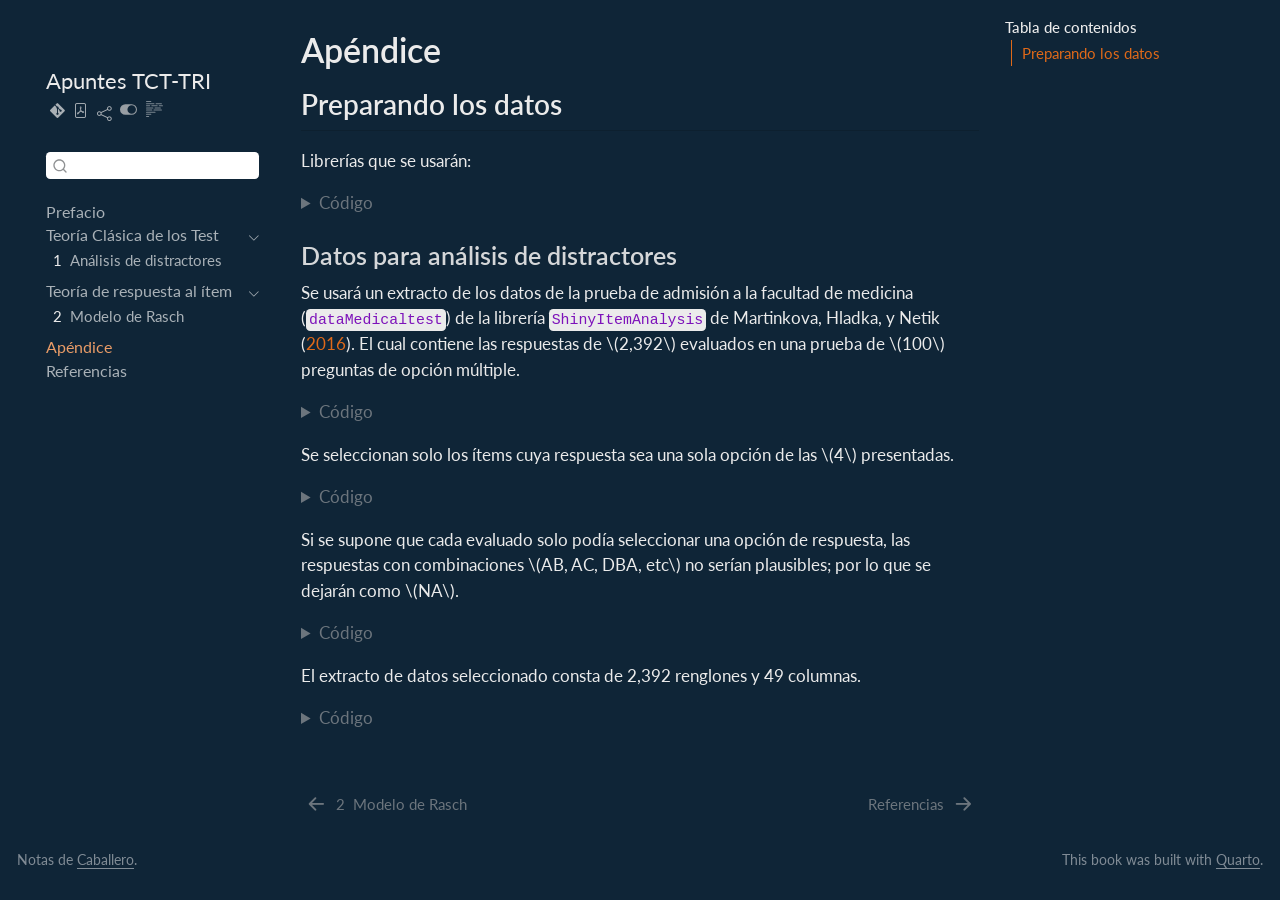
==== commit 1fef5d18: "20260801" ====
--- a/docs/apendice.html
+++ b/docs/apendice.html
@@ -2,11 +2,11 @@
 <html xmlns="http://www.w3.org/1999/xhtml" lang="es" xml:lang="es"><head>
 <meta http-equiv="Content-Type" content="text/html; charset=UTF-8">
 <meta charset="utf-8">
-<meta name="generator" content="quarto-1.5.43">
+<meta name="generator" content="quarto-1.7.32">
 <meta name="viewport" content="width=device-width, initial-scale=1.0, user-scalable=yes">
 <meta name="author" content="Arturo Caballero">
 <meta name="description" content="Apuntes de teoría clásica de los test y teoría de respuesta al ítem.">
-<title>Apuntes TCT-TRI – Apéndice</title>
+<title>Apéndice – Apuntes TCT-TRI</title>
 <style>
 code{white-space: pre-wrap;}
 span.smallcaps{font-variant: small-caps;}
@@ -20,8 +20,9 @@
   vertical-align: middle;
 }
 /* CSS for syntax highlighting */
+html { -webkit-text-size-adjust: 100%; }
 pre > code.sourceCode { white-space: pre; position: relative; }
-pre > code.sourceCode > span { line-height: 1.25; }
+pre > code.sourceCode > span { display: inline-block; line-height: 1.25; }
 pre > code.sourceCode > span:empty { height: 1.2em; }
 .sourceCode { overflow: visible; }
 code.sourceCode > span { color: inherit; text-decoration: inherit; }
@@ -32,7 +33,7 @@
 }
 @media print {
 pre > code.sourceCode { white-space: pre-wrap; }
-pre > code.sourceCode > span { display: inline-block; text-indent: -5em; padding-left: 5em; }
+pre > code.sourceCode > span { text-indent: -5em; padding-left: 5em; }
 }
 pre.numberSource code
   { counter-reset: source-line 0; }
@@ -84,17 +85,18 @@
 <link href="./references.html" rel="next">
 <link href="./contenido/IRT01_Rasch.html" rel="prev">
 <link href="./Gemini_Generated_irt.png" rel="icon" type="image/png">
-<script src="site_libs/quarto-html/quarto.js"></script>
+<script src="site_libs/quarto-html/quarto.js" type="module"></script>
+<script src="site_libs/quarto-html/tabsets/tabsets.js" type="module"></script>
 <script src="site_libs/quarto-html/popper.min.js"></script>
 <script src="site_libs/quarto-html/tippy.umd.min.js"></script>
 <script src="site_libs/quarto-html/anchor.min.js"></script>
 <link href="site_libs/quarto-html/tippy.css" rel="stylesheet">
-<link href="site_libs/quarto-html/quarto-syntax-highlighting.css" rel="stylesheet" class="quarto-color-scheme" id="quarto-text-highlighting-styles">
-<link href="site_libs/quarto-html/quarto-syntax-highlighting-dark.css" rel="stylesheet" class="quarto-color-scheme quarto-color-alternate" id="quarto-text-highlighting-styles">
+<link href="site_libs/quarto-html/quarto-syntax-highlighting-37eea08aefeeee20ff55810ff984fec1.css" rel="stylesheet" class="quarto-color-scheme" id="quarto-text-highlighting-styles">
+<link href="site_libs/quarto-html/quarto-syntax-highlighting-dark-2fef5ea3f8957b3e4ecc936fc74692ca.css" rel="stylesheet" class="quarto-color-scheme quarto-color-alternate" id="quarto-text-highlighting-styles">
 <script src="site_libs/bootstrap/bootstrap.min.js"></script>
 <link href="site_libs/bootstrap/bootstrap-icons.css" rel="stylesheet">
-<link href="site_libs/bootstrap/bootstrap.min.css" rel="stylesheet" class="quarto-color-scheme" id="quarto-bootstrap" data-mode="light">
-<link href="site_libs/bootstrap/bootstrap-dark.min.css" rel="stylesheet" class="quarto-color-scheme quarto-color-alternate" id="quarto-bootstrap" data-mode="dark"><script id="quarto-search-options" type="application/json">{
+<link href="site_libs/bootstrap/bootstrap-364982630eef5352dd1537128a8ed5cb.min.css" rel="stylesheet" append-hash="true" class="quarto-color-scheme" id="quarto-bootstrap" data-mode="light">
+<link href="site_libs/bootstrap/bootstrap-dark-9ac4c4d7723caba69398381a32a42326.min.css" rel="stylesheet" append-hash="true" class="quarto-color-scheme quarto-color-alternate" id="quarto-bootstrap" data-mode="dark"><script id="quarto-search-options" type="application/json">{
   "location": "sidebar",
   "copy-button": false,
   "collapse-after": 3,
@@ -148,7 +150,167 @@
 };
 </script><link rel="stylesheet" href="custom.css">
 </head>
-<body class="nav-sidebar floating">
+<body class="nav-sidebar floating quarto-dark"><script id="quarto-html-before-body" type="application/javascript">
+    const toggleBodyColorMode = (bsSheetEl) => {
+      const mode = bsSheetEl.getAttribute("data-mode");
+      const bodyEl = window.document.querySelector("body");
+      if (mode === "dark") {
+        bodyEl.classList.add("quarto-dark");
+        bodyEl.classList.remove("quarto-light");
+      } else {
+        bodyEl.classList.add("quarto-light");
+        bodyEl.classList.remove("quarto-dark");
+      }
+    }
+    const toggleBodyColorPrimary = () => {
+      const bsSheetEl = window.document.querySelector("link#quarto-bootstrap:not([rel=disabled-stylesheet])");
+      if (bsSheetEl) {
+        toggleBodyColorMode(bsSheetEl);
+      }
+    }
+    const setColorSchemeToggle = (alternate) => {
+      const toggles = window.document.querySelectorAll('.quarto-color-scheme-toggle');
+      for (let i=0; i < toggles.length; i++) {
+        const toggle = toggles[i];
+        if (toggle) {
+          if (alternate) {
+            toggle.classList.add("alternate");
+          } else {
+            toggle.classList.remove("alternate");
+          }
+        }
+      }
+    };
+    const toggleColorMode = (alternate) => {
+      // Switch the stylesheets
+      const primaryStylesheets = window.document.querySelectorAll('link.quarto-color-scheme:not(.quarto-color-alternate)');
+      const alternateStylesheets = window.document.querySelectorAll('link.quarto-color-scheme.quarto-color-alternate');
+      manageTransitions('#quarto-margin-sidebar .nav-link', false);
+      if (alternate) {
+        // note: dark is layered on light, we don't disable primary!
+        enableStylesheet(alternateStylesheets);
+        for (const sheetNode of alternateStylesheets) {
+          if (sheetNode.id === "quarto-bootstrap") {
+            toggleBodyColorMode(sheetNode);
+          }
+        }
+      } else {
+        disableStylesheet(alternateStylesheets);
+        enableStylesheet(primaryStylesheets)
+        toggleBodyColorPrimary();
+      }
+      manageTransitions('#quarto-margin-sidebar .nav-link', true);
+      // Switch the toggles
+      setColorSchemeToggle(alternate)
+      // Hack to workaround the fact that safari doesn't
+      // properly recolor the scrollbar when toggling (#1455)
+      if (navigator.userAgent.indexOf('Safari') > 0 && navigator.userAgent.indexOf('Chrome') == -1) {
+        manageTransitions("body", false);
+        window.scrollTo(0, 1);
+        setTimeout(() => {
+          window.scrollTo(0, 0);
+          manageTransitions("body", true);
+        }, 40);
+      }
+    }
+    const disableStylesheet = (stylesheets) => {
+      for (let i=0; i < stylesheets.length; i++) {
+        const stylesheet = stylesheets[i];
+        stylesheet.rel = 'disabled-stylesheet';
+      }
+    }
+    const enableStylesheet = (stylesheets) => {
+      for (let i=0; i < stylesheets.length; i++) {
+        const stylesheet = stylesheets[i];
+        if(stylesheet.rel !== 'stylesheet') { // for Chrome, which will still FOUC without this check
+          stylesheet.rel = 'stylesheet';
+        }
+      }
+    }
+    const manageTransitions = (selector, allowTransitions) => {
+      const els = window.document.querySelectorAll(selector);
+      for (let i=0; i < els.length; i++) {
+        const el = els[i];
+        if (allowTransitions) {
+          el.classList.remove('notransition');
+        } else {
+          el.classList.add('notransition');
+        }
+      }
+    }
+    const isFileUrl = () => {
+      return window.location.protocol === 'file:';
+    }
+    const hasAlternateSentinel = () => {
+      let styleSentinel = getColorSchemeSentinel();
+      if (styleSentinel !== null) {
+        return styleSentinel === "alternate";
+      } else {
+        return false;
+      }
+    }
+    const setStyleSentinel = (alternate) => {
+      const value = alternate ? "alternate" : "default";
+      if (!isFileUrl()) {
+        window.localStorage.setItem("quarto-color-scheme", value);
+      } else {
+        localAlternateSentinel = value;
+      }
+    }
+    const getColorSchemeSentinel = () => {
+      if (!isFileUrl()) {
+        const storageValue = window.localStorage.getItem("quarto-color-scheme");
+        return storageValue != null ? storageValue : localAlternateSentinel;
+      } else {
+        return localAlternateSentinel;
+      }
+    }
+    const toggleGiscusIfUsed = (isAlternate, darkModeDefault) => {
+      const baseTheme = document.querySelector('#giscus-base-theme')?.value ?? 'light';
+      const alternateTheme = document.querySelector('#giscus-alt-theme')?.value ?? 'dark';
+      let newTheme = '';
+      if(authorPrefersDark) {
+        newTheme = isAlternate ? baseTheme : alternateTheme;
+      } else {
+        newTheme = isAlternate ? alternateTheme : baseTheme;
+      }
+      const changeGiscusTheme = () => {
+        // From: https://github.com/giscus/giscus/issues/336
+        const sendMessage = (message) => {
+          const iframe = document.querySelector('iframe.giscus-frame');
+          if (!iframe) return;
+          iframe.contentWindow.postMessage({ giscus: message }, 'https://giscus.app');
+        }
+        sendMessage({
+          setConfig: {
+            theme: newTheme
+          }
+        });
+      }
+      const isGiscussLoaded = window.document.querySelector('iframe.giscus-frame') !== null;
+      if (isGiscussLoaded) {
+        changeGiscusTheme();
+      }
+    };
+    const authorPrefersDark = true;
+    const darkModeDefault = authorPrefersDark;
+    let localAlternateSentinel = darkModeDefault ? 'alternate' : 'default';
+    // Dark / light mode switch
+    window.quartoToggleColorScheme = () => {
+      // Read the current dark / light value
+      let toAlternate = !hasAlternateSentinel();
+      toggleColorMode(toAlternate);
+      setStyleSentinel(toAlternate);
+      toggleGiscusIfUsed(toAlternate, darkModeDefault);
+      window.dispatchEvent(new Event('resize'));
+    };
+    // Switch to dark mode if need be
+    if (hasAlternateSentinel()) {
+      toggleColorMode(true);
+    } else {
+      toggleColorMode(false);
+    }
+  </script>
 
 <div id="quarto-search-results"></div>
   <header id="quarto-header" class="headroom fixed-top"><nav class="quarto-secondary-nav"><div class="container-fluid d-flex">
@@ -176,13 +338,13 @@
       <a href="" title="Share" id="quarto-navigation-tool-dropdown-0" class="quarto-navigation-tool dropdown-toggle px-1" data-bs-toggle="dropdown" aria-expanded="false" role="link" aria-label="Share"><i class="bi bi-share"></i></a>
       <ul class="dropdown-menu" aria-labelledby="quarto-navigation-tool-dropdown-0">
 <li>
-            <a class="dropdown-item sidebar-tools-main-item" href="https://twitter.com/intent/tweet?url=%7Curl%7C">
+            <a class="dropdown-item sidebar-tools-main-item" href="https://twitter.com/intent/tweet?url=|url|">
               <i class="bi bi-twitter pe-1"></i>
             Twitter
             </a>
           </li>
           <li>
-            <a class="dropdown-item sidebar-tools-main-item" href="https://www.linkedin.com/sharing/share-offsite/?url=%7Curl%7C">
+            <a class="dropdown-item sidebar-tools-main-item" href="https://www.linkedin.com/sharing/share-offsite/?url=|url|">
               <i class="bi bi-linkedin pe-1"></i>
             LinkedIn
             </a>
@@ -351,383 +513,255 @@
 </div>
 </div>
 </section></section></main><!-- /main --><script id="quarto-html-after-body" type="application/javascript">
-window.document.addEventListener("DOMContentLoaded", function (event) {
-  const toggleBodyColorMode = (bsSheetEl) => {
-    const mode = bsSheetEl.getAttribute("data-mode");
-    const bodyEl = window.document.querySelector("body");
-    if (mode === "dark") {
-      bodyEl.classList.add("quarto-dark");
-      bodyEl.classList.remove("quarto-light");
-    } else {
-      bodyEl.classList.add("quarto-light");
-      bodyEl.classList.remove("quarto-dark");
-    }
-  }
-  const toggleBodyColorPrimary = () => {
-    const bsSheetEl = window.document.querySelector("link#quarto-bootstrap");
-    if (bsSheetEl) {
-      toggleBodyColorMode(bsSheetEl);
-    }
-  }
-  toggleBodyColorPrimary();  
-  const disableStylesheet = (stylesheets) => {
-    for (let i=0; i < stylesheets.length; i++) {
-      const stylesheet = stylesheets[i];
-      stylesheet.rel = 'prefetch';
-    }
-  }
-  const enableStylesheet = (stylesheets) => {
-    for (let i=0; i < stylesheets.length; i++) {
-      const stylesheet = stylesheets[i];
-      stylesheet.rel = 'stylesheet';
-    }
-  }
-  const manageTransitions = (selector, allowTransitions) => {
-    const els = window.document.querySelectorAll(selector);
-    for (let i=0; i < els.length; i++) {
-      const el = els[i];
-      if (allowTransitions) {
-        el.classList.remove('notransition');
+  window.document.addEventListener("DOMContentLoaded", function (event) {
+    // Ensure there is a toggle, if there isn't float one in the top right
+    if (window.document.querySelector('.quarto-color-scheme-toggle') === null) {
+      const a = window.document.createElement('a');
+      a.classList.add('top-right');
+      a.classList.add('quarto-color-scheme-toggle');
+      a.href = "";
+      a.onclick = function() { try { window.quartoToggleColorScheme(); } catch {} return false; };
+      const i = window.document.createElement("i");
+      i.classList.add('bi');
+      a.appendChild(i);
+      window.document.body.appendChild(a);
+    }
+    setColorSchemeToggle(hasAlternateSentinel())
+    const icon = "";
+    const anchorJS = new window.AnchorJS();
+    anchorJS.options = {
+      placement: 'right',
+      icon: icon
+    };
+    anchorJS.add('.anchored');
+    const isCodeAnnotation = (el) => {
+      for (const clz of el.classList) {
+        if (clz.startsWith('code-annotation-')) {                     
+          return true;
+        }
+      }
+      return false;
+    }
+    const onCopySuccess = function(e) {
+      // button target
+      const button = e.trigger;
+      // don't keep focus
+      button.blur();
+      // flash "checked"
+      button.classList.add('code-copy-button-checked');
+      var currentTitle = button.getAttribute("title");
+      button.setAttribute("title", "Copiado");
+      let tooltip;
+      if (window.bootstrap) {
+        button.setAttribute("data-bs-toggle", "tooltip");
+        button.setAttribute("data-bs-placement", "left");
+        button.setAttribute("data-bs-title", "Copiado");
+        tooltip = new bootstrap.Tooltip(button, 
+          { trigger: "manual", 
+            customClass: "code-copy-button-tooltip",
+            offset: [0, -8]});
+        tooltip.show();    
+      }
+      setTimeout(function() {
+        if (tooltip) {
+          tooltip.hide();
+          button.removeAttribute("data-bs-title");
+          button.removeAttribute("data-bs-toggle");
+          button.removeAttribute("data-bs-placement");
+        }
+        button.setAttribute("title", currentTitle);
+        button.classList.remove('code-copy-button-checked');
+      }, 1000);
+      // clear code selection
+      e.clearSelection();
+    }
+    const getTextToCopy = function(trigger) {
+        const codeEl = trigger.previousElementSibling.cloneNode(true);
+        for (const childEl of codeEl.children) {
+          if (isCodeAnnotation(childEl)) {
+            childEl.remove();
+          }
+        }
+        return codeEl.innerText;
+    }
+    const clipboard = new window.ClipboardJS('.code-copy-button:not([data-in-quarto-modal])', {
+      text: getTextToCopy
+    });
+    clipboard.on('success', onCopySuccess);
+    if (window.document.getElementById('quarto-embedded-source-code-modal')) {
+      const clipboardModal = new window.ClipboardJS('.code-copy-button[data-in-quarto-modal]', {
+        text: getTextToCopy,
+        container: window.document.getElementById('quarto-embedded-source-code-modal')
+      });
+      clipboardModal.on('success', onCopySuccess);
+    }
+      var localhostRegex = new RegExp(/^(?:http|https):\/\/localhost\:?[0-9]*\//);
+      var mailtoRegex = new RegExp(/^mailto:/);
+        var filterRegex = new RegExp('/' + window.location.host + '/');
+      var isInternal = (href) => {
+          return filterRegex.test(href) || localhostRegex.test(href) || mailtoRegex.test(href);
+      }
+      // Inspect non-navigation links and adorn them if external
+     var links = window.document.querySelectorAll('a[href]:not(.nav-link):not(.navbar-brand):not(.toc-action):not(.sidebar-link):not(.sidebar-item-toggle):not(.pagination-link):not(.no-external):not([aria-hidden]):not(.dropdown-item):not(.quarto-navigation-tool):not(.about-link)');
+      for (var i=0; i<links.length; i++) {
+        const link = links[i];
+        if (!isInternal(link.href)) {
+          // undo the damage that might have been done by quarto-nav.js in the case of
+          // links that we want to consider external
+          if (link.dataset.originalHref !== undefined) {
+            link.href = link.dataset.originalHref;
+          }
+        }
+      }
+    function tippyHover(el, contentFn, onTriggerFn, onUntriggerFn) {
+      const config = {
+        allowHTML: true,
+        maxWidth: 500,
+        delay: 100,
+        arrow: false,
+        appendTo: function(el) {
+            return el.parentElement;
+        },
+        interactive: true,
+        interactiveBorder: 10,
+        theme: 'quarto',
+        placement: 'bottom-start',
+      };
+      if (contentFn) {
+        config.content = contentFn;
+      }
+      if (onTriggerFn) {
+        config.onTrigger = onTriggerFn;
+      }
+      if (onUntriggerFn) {
+        config.onUntrigger = onUntriggerFn;
+      }
+      window.tippy(el, config); 
+    }
+    const noterefs = window.document.querySelectorAll('a[role="doc-noteref"]');
+    for (var i=0; i<noterefs.length; i++) {
+      const ref = noterefs[i];
+      tippyHover(ref, function() {
+        // use id or data attribute instead here
+        let href = ref.getAttribute('data-footnote-href') || ref.getAttribute('href');
+        try { href = new URL(href).hash; } catch {}
+        const id = href.replace(/^#\/?/, "");
+        const note = window.document.getElementById(id);
+        if (note) {
+          return note.innerHTML;
+        } else {
+          return "";
+        }
+      });
+    }
+    const xrefs = window.document.querySelectorAll('a.quarto-xref');
+    const processXRef = (id, note) => {
+      // Strip column container classes
+      const stripColumnClz = (el) => {
+        el.classList.remove("page-full", "page-columns");
+        if (el.children) {
+          for (const child of el.children) {
+            stripColumnClz(child);
+          }
+        }
+      }
+      stripColumnClz(note)
+      if (id === null || id.startsWith('sec-')) {
+        // Special case sections, only their first couple elements
+        const container = document.createElement("div");
+        if (note.children && note.children.length > 2) {
+          container.appendChild(note.children[0].cloneNode(true));
+          for (let i = 1; i < note.children.length; i++) {
+            const child = note.children[i];
+            if (child.tagName === "P" && child.innerText === "") {
+              continue;
+            } else {
+              container.appendChild(child.cloneNode(true));
+              break;
+            }
+          }
+          if (window.Quarto?.typesetMath) {
+            window.Quarto.typesetMath(container);
+          }
+          return container.innerHTML
+        } else {
+          if (window.Quarto?.typesetMath) {
+            window.Quarto.typesetMath(note);
+          }
+          return note.innerHTML;
+        }
       } else {
-        el.classList.add('notransition');
-      }
-    }
-  }
-  const toggleGiscusIfUsed = (isAlternate, darkModeDefault) => {
-    const baseTheme = document.querySelector('#giscus-base-theme')?.value ?? 'light';
-    const alternateTheme = document.querySelector('#giscus-alt-theme')?.value ?? 'dark';
-    let newTheme = '';
-    if(darkModeDefault) {
-      newTheme = isAlternate ? baseTheme : alternateTheme;
-    } else {
-      newTheme = isAlternate ? alternateTheme : baseTheme;
-    }
-    const changeGiscusTheme = () => {
-      // From: https://github.com/giscus/giscus/issues/336
-      const sendMessage = (message) => {
-        const iframe = document.querySelector('iframe.giscus-frame');
-        if (!iframe) return;
-        iframe.contentWindow.postMessage({ giscus: message }, 'https://giscus.app');
-      }
-      sendMessage({
-        setConfig: {
-          theme: newTheme
-        }
-      });
-    }
-    const isGiscussLoaded = window.document.querySelector('iframe.giscus-frame') !== null;
-    if (isGiscussLoaded) {
-      changeGiscusTheme();
-    }
-  }
-  const toggleColorMode = (alternate) => {
-    // Switch the stylesheets
-    const alternateStylesheets = window.document.querySelectorAll('link.quarto-color-scheme.quarto-color-alternate');
-    manageTransitions('#quarto-margin-sidebar .nav-link', false);
-    if (alternate) {
-      enableStylesheet(alternateStylesheets);
-      for (const sheetNode of alternateStylesheets) {
-        if (sheetNode.id === "quarto-bootstrap") {
-          toggleBodyColorMode(sheetNode);
-        }
-      }
-    } else {
-      disableStylesheet(alternateStylesheets);
-      toggleBodyColorPrimary();
-    }
-    manageTransitions('#quarto-margin-sidebar .nav-link', true);
-    // Switch the toggles
-    const toggles = window.document.querySelectorAll('.quarto-color-scheme-toggle');
-    for (let i=0; i < toggles.length; i++) {
-      const toggle = toggles[i];
-      if (toggle) {
-        if (alternate) {
-          toggle.classList.add("alternate");     
-        } else {
-          toggle.classList.remove("alternate");
-        }
-      }
-    }
-    // Hack to workaround the fact that safari doesn't
-    // properly recolor the scrollbar when toggling (#1455)
-    if (navigator.userAgent.indexOf('Safari') > 0 && navigator.userAgent.indexOf('Chrome') == -1) {
-      manageTransitions("body", false);
-      window.scrollTo(0, 1);
-      setTimeout(() => {
-        window.scrollTo(0, 0);
-        manageTransitions("body", true);
-      }, 40);  
-    }
-  }
-  const isFileUrl = () => { 
-    return window.location.protocol === 'file:';
-  }
-  const hasAlternateSentinel = () => {  
-    let styleSentinel = getColorSchemeSentinel();
-    if (styleSentinel !== null) {
-      return styleSentinel === "alternate";
-    } else {
-      return false;
-    }
-  }
-  const setStyleSentinel = (alternate) => {
-    const value = alternate ? "alternate" : "default";
-    if (!isFileUrl()) {
-      window.localStorage.setItem("quarto-color-scheme", value);
-    } else {
-      localAlternateSentinel = value;
-    }
-  }
-  const getColorSchemeSentinel = () => {
-    if (!isFileUrl()) {
-      const storageValue = window.localStorage.getItem("quarto-color-scheme");
-      return storageValue != null ? storageValue : localAlternateSentinel;
-    } else {
-      return localAlternateSentinel;
-    }
-  }
-  const darkModeDefault = true;
-  let localAlternateSentinel = darkModeDefault ? 'alternate' : 'default';
-  // Dark / light mode switch
-  window.quartoToggleColorScheme = () => {
-    // Read the current dark / light value 
-    let toAlternate = !hasAlternateSentinel();
-    toggleColorMode(toAlternate);
-    setStyleSentinel(toAlternate);
-    toggleGiscusIfUsed(toAlternate, darkModeDefault);
-  };
-  // Ensure there is a toggle, if there isn't float one in the top right
-  if (window.document.querySelector('.quarto-color-scheme-toggle') === null) {
-    const a = window.document.createElement('a');
-    a.classList.add('top-right');
-    a.classList.add('quarto-color-scheme-toggle');
-    a.href = "";
-    a.onclick = function() { try { window.quartoToggleColorScheme(); } catch {} return false; };
-    const i = window.document.createElement("i");
-    i.classList.add('bi');
-    a.appendChild(i);
-    window.document.body.appendChild(a);
-  }
-  // Switch to dark mode if need be
-  if (hasAlternateSentinel()) {
-    toggleColorMode(true);
-  } else {
-    toggleColorMode(false);
-  }
-  const icon = "";
-  const anchorJS = new window.AnchorJS();
-  anchorJS.options = {
-    placement: 'right',
-    icon: icon
-  };
-  anchorJS.add('.anchored');
-  const isCodeAnnotation = (el) => {
-    for (const clz of el.classList) {
-      if (clz.startsWith('code-annotation-')) {                     
-        return true;
-      }
-    }
-    return false;
-  }
-  const onCopySuccess = function(e) {
-    // button target
-    const button = e.trigger;
-    // don't keep focus
-    button.blur();
-    // flash "checked"
-    button.classList.add('code-copy-button-checked');
-    var currentTitle = button.getAttribute("title");
-    button.setAttribute("title", "Copiado");
-    let tooltip;
-    if (window.bootstrap) {
-      button.setAttribute("data-bs-toggle", "tooltip");
-      button.setAttribute("data-bs-placement", "left");
-      button.setAttribute("data-bs-title", "Copiado");
-      tooltip = new bootstrap.Tooltip(button, 
-        { trigger: "manual", 
-          customClass: "code-copy-button-tooltip",
-          offset: [0, -8]});
-      tooltip.show();    
-    }
-    setTimeout(function() {
-      if (tooltip) {
-        tooltip.hide();
-        button.removeAttribute("data-bs-title");
-        button.removeAttribute("data-bs-toggle");
-        button.removeAttribute("data-bs-placement");
-      }
-      button.setAttribute("title", currentTitle);
-      button.classList.remove('code-copy-button-checked');
-    }, 1000);
-    // clear code selection
-    e.clearSelection();
-  }
-  const getTextToCopy = function(trigger) {
-      const codeEl = trigger.previousElementSibling.cloneNode(true);
-      for (const childEl of codeEl.children) {
-        if (isCodeAnnotation(childEl)) {
-          childEl.remove();
-        }
-      }
-      return codeEl.innerText;
-  }
-  const clipboard = new window.ClipboardJS('.code-copy-button:not([data-in-quarto-modal])', {
-    text: getTextToCopy
-  });
-  clipboard.on('success', onCopySuccess);
-  if (window.document.getElementById('quarto-embedded-source-code-modal')) {
-    // For code content inside modals, clipBoardJS needs to be initialized with a container option
-    // TODO: Check when it could be a function (https://github.com/zenorocha/clipboard.js/issues/860)
-    const clipboardModal = new window.ClipboardJS('.code-copy-button[data-in-quarto-modal]', {
-      text: getTextToCopy,
-      container: window.document.getElementById('quarto-embedded-source-code-modal')
-    });
-    clipboardModal.on('success', onCopySuccess);
-  }
-    var localhostRegex = new RegExp(/^(?:http|https):\/\/localhost\:?[0-9]*\//);
-    var mailtoRegex = new RegExp(/^mailto:/);
-      var filterRegex = new RegExp('/' + window.location.host + '/');
-    var isInternal = (href) => {
-        return filterRegex.test(href) || localhostRegex.test(href) || mailtoRegex.test(href);
-    }
-    // Inspect non-navigation links and adorn them if external
- 	var links = window.document.querySelectorAll('a[href]:not(.nav-link):not(.navbar-brand):not(.toc-action):not(.sidebar-link):not(.sidebar-item-toggle):not(.pagination-link):not(.no-external):not([aria-hidden]):not(.dropdown-item):not(.quarto-navigation-tool):not(.about-link)');
-    for (var i=0; i<links.length; i++) {
-      const link = links[i];
-      if (!isInternal(link.href)) {
-        // undo the damage that might have been done by quarto-nav.js in the case of
-        // links that we want to consider external
-        if (link.dataset.originalHref !== undefined) {
-          link.href = link.dataset.originalHref;
-        }
-      }
-    }
-  function tippyHover(el, contentFn, onTriggerFn, onUntriggerFn) {
-    const config = {
-      allowHTML: true,
-      maxWidth: 500,
-      delay: 100,
-      arrow: false,
-      appendTo: function(el) {
-          return el.parentElement;
-      },
-      interactive: true,
-      interactiveBorder: 10,
-      theme: 'quarto',
-      placement: 'bottom-start',
-    };
-    if (contentFn) {
-      config.content = contentFn;
-    }
-    if (onTriggerFn) {
-      config.onTrigger = onTriggerFn;
-    }
-    if (onUntriggerFn) {
-      config.onUntrigger = onUntriggerFn;
-    }
-    window.tippy(el, config); 
-  }
-  const noterefs = window.document.querySelectorAll('a[role="doc-noteref"]');
-  for (var i=0; i<noterefs.length; i++) {
-    const ref = noterefs[i];
-    tippyHover(ref, function() {
-      // use id or data attribute instead here
-      let href = ref.getAttribute('data-footnote-href') || ref.getAttribute('href');
-      try { href = new URL(href).hash; } catch {}
-      const id = href.replace(/^#\/?/, "");
-      const note = window.document.getElementById(id);
-      if (note) {
-        return note.innerHTML;
-      } else {
-        return "";
-      }
-    });
-  }
-  const xrefs = window.document.querySelectorAll('a.quarto-xref');
-  const processXRef = (id, note) => {
-    // Strip column container classes
-    const stripColumnClz = (el) => {
-      el.classList.remove("page-full", "page-columns");
-      if (el.children) {
-        for (const child of el.children) {
-          stripColumnClz(child);
-        }
-      }
-    }
-    stripColumnClz(note)
-    if (id === null || id.startsWith('sec-')) {
-      // Special case sections, only their first couple elements
-      const container = document.createElement("div");
-      if (note.children && note.children.length > 2) {
-        container.appendChild(note.children[0].cloneNode(true));
-        for (let i = 1; i < note.children.length; i++) {
-          const child = note.children[i];
-          if (child.tagName === "P" && child.innerText === "") {
-            continue;
-          } else {
-            container.appendChild(child.cloneNode(true));
-            break;
-          }
-        }
-        if (window.Quarto?.typesetMath) {
-          window.Quarto.typesetMath(container);
-        }
-        return container.innerHTML
-      } else {
+        // Remove any anchor links if they are present
+        const anchorLink = note.querySelector('a.anchorjs-link');
+        if (anchorLink) {
+          anchorLink.remove();
+        }
         if (window.Quarto?.typesetMath) {
           window.Quarto.typesetMath(note);
         }
-        return note.innerHTML;
-      }
-    } else {
-      // Remove any anchor links if they are present
-      const anchorLink = note.querySelector('a.anchorjs-link');
-      if (anchorLink) {
-        anchorLink.remove();
-      }
-      if (window.Quarto?.typesetMath) {
-        window.Quarto.typesetMath(note);
-      }
-      // TODO in 1.5, we should make sure this works without a callout special case
-      if (note.classList.contains("callout")) {
-        return note.outerHTML;
-      } else {
-        return note.innerHTML;
-      }
-    }
-  }
-  for (var i=0; i<xrefs.length; i++) {
-    const xref = xrefs[i];
-    tippyHover(xref, undefined, function(instance) {
-      instance.disable();
-      let url = xref.getAttribute('href');
-      let hash = undefined; 
-      if (url.startsWith('#')) {
-        hash = url;
-      } else {
-        try { hash = new URL(url).hash; } catch {}
-      }
-      if (hash) {
-        const id = hash.replace(/^#\/?/, "");
-        const note = window.document.getElementById(id);
-        if (note !== null) {
-          try {
-            const html = processXRef(id, note.cloneNode(true));
-            instance.setContent(html);
-          } finally {
-            instance.enable();
-            instance.show();
-          }
+        if (note.classList.contains("callout")) {
+          return note.outerHTML;
         } else {
-          // See if we can fetch this
-          fetch(url.split('#')[0])
+          return note.innerHTML;
+        }
+      }
+    }
+    for (var i=0; i<xrefs.length; i++) {
+      const xref = xrefs[i];
+      tippyHover(xref, undefined, function(instance) {
+        instance.disable();
+        let url = xref.getAttribute('href');
+        let hash = undefined; 
+        if (url.startsWith('#')) {
+          hash = url;
+        } else {
+          try { hash = new URL(url).hash; } catch {}
+        }
+        if (hash) {
+          const id = hash.replace(/^#\/?/, "");
+          const note = window.document.getElementById(id);
+          if (note !== null) {
+            try {
+              const html = processXRef(id, note.cloneNode(true));
+              instance.setContent(html);
+            } finally {
+              instance.enable();
+              instance.show();
+            }
+          } else {
+            // See if we can fetch this
+            fetch(url.split('#')[0])
+            .then(res => res.text())
+            .then(html => {
+              const parser = new DOMParser();
+              const htmlDoc = parser.parseFromString(html, "text/html");
+              const note = htmlDoc.getElementById(id);
+              if (note !== null) {
+                const html = processXRef(id, note);
+                instance.setContent(html);
+              } 
+            }).finally(() => {
+              instance.enable();
+              instance.show();
+            });
+          }
+        } else {
+          // See if we can fetch a full url (with no hash to target)
+          // This is a special case and we should probably do some content thinning / targeting
+          fetch(url)
           .then(res => res.text())
           .then(html => {
             const parser = new DOMParser();
             const htmlDoc = parser.parseFromString(html, "text/html");
-            const note = htmlDoc.getElementById(id);
+            const note = htmlDoc.querySelector('main.content');
             if (note !== null) {
-              const html = processXRef(id, note);
+              // This should only happen for chapter cross references
+              // (since there is no id in the URL)
+              // remove the first header
+              if (note.children.length > 0 && note.children[0].tagName === "HEADER") {
+                note.children[0].remove();
+              }
+              const html = processXRef(null, note);
               instance.setContent(html);
             } 
           }).finally(() => {
@@ -735,185 +769,161 @@
             instance.show();
           });
         }
+      }, function(instance) {
+      });
+    }
+        let selectedAnnoteEl;
+        const selectorForAnnotation = ( cell, annotation) => {
+          let cellAttr = 'data-code-cell="' + cell + '"';
+          let lineAttr = 'data-code-annotation="' +  annotation + '"';
+          const selector = 'span[' + cellAttr + '][' + lineAttr + ']';
+          return selector;
+        }
+        const selectCodeLines = (annoteEl) => {
+          const doc = window.document;
+          const targetCell = annoteEl.getAttribute("data-target-cell");
+          const targetAnnotation = annoteEl.getAttribute("data-target-annotation");
+          const annoteSpan = window.document.querySelector(selectorForAnnotation(targetCell, targetAnnotation));
+          const lines = annoteSpan.getAttribute("data-code-lines").split(",");
+          const lineIds = lines.map((line) => {
+            return targetCell + "-" + line;
+          })
+          let top = null;
+          let height = null;
+          let parent = null;
+          if (lineIds.length > 0) {
+              //compute the position of the single el (top and bottom and make a div)
+              const el = window.document.getElementById(lineIds[0]);
+              top = el.offsetTop;
+              height = el.offsetHeight;
+              parent = el.parentElement.parentElement;
+            if (lineIds.length > 1) {
+              const lastEl = window.document.getElementById(lineIds[lineIds.length - 1]);
+              const bottom = lastEl.offsetTop + lastEl.offsetHeight;
+              height = bottom - top;
+            }
+            if (top !== null && height !== null && parent !== null) {
+              // cook up a div (if necessary) and position it 
+              let div = window.document.getElementById("code-annotation-line-highlight");
+              if (div === null) {
+                div = window.document.createElement("div");
+                div.setAttribute("id", "code-annotation-line-highlight");
+                div.style.position = 'absolute';
+                parent.appendChild(div);
+              }
+              div.style.top = top - 2 + "px";
+              div.style.height = height + 4 + "px";
+              div.style.left = 0;
+              let gutterDiv = window.document.getElementById("code-annotation-line-highlight-gutter");
+              if (gutterDiv === null) {
+                gutterDiv = window.document.createElement("div");
+                gutterDiv.setAttribute("id", "code-annotation-line-highlight-gutter");
+                gutterDiv.style.position = 'absolute';
+                const codeCell = window.document.getElementById(targetCell);
+                const gutter = codeCell.querySelector('.code-annotation-gutter');
+                gutter.appendChild(gutterDiv);
+              }
+              gutterDiv.style.top = top - 2 + "px";
+              gutterDiv.style.height = height + 4 + "px";
+            }
+            selectedAnnoteEl = annoteEl;
+          }
+        };
+        const unselectCodeLines = () => {
+          const elementsIds = ["code-annotation-line-highlight", "code-annotation-line-highlight-gutter"];
+          elementsIds.forEach((elId) => {
+            const div = window.document.getElementById(elId);
+            if (div) {
+              div.remove();
+            }
+          });
+          selectedAnnoteEl = undefined;
+        };
+          // Handle positioning of the toggle
+      window.addEventListener(
+        "resize",
+        throttle(() => {
+          elRect = undefined;
+          if (selectedAnnoteEl) {
+            selectCodeLines(selectedAnnoteEl);
+          }
+        }, 10)
+      );
+      function throttle(fn, ms) {
+      let throttle = false;
+      let timer;
+        return (...args) => {
+          if(!throttle) { // first call gets through
+              fn.apply(this, args);
+              throttle = true;
+          } else { // all the others get throttled
+              if(timer) clearTimeout(timer); // cancel #2
+              timer = setTimeout(() => {
+                fn.apply(this, args);
+                timer = throttle = false;
+              }, ms);
+          }
+        };
+      }
+        // Attach click handler to the DT
+        const annoteDls = window.document.querySelectorAll('dt[data-target-cell]');
+        for (const annoteDlNode of annoteDls) {
+          annoteDlNode.addEventListener('click', (event) => {
+            const clickedEl = event.target;
+            if (clickedEl !== selectedAnnoteEl) {
+              unselectCodeLines();
+              const activeEl = window.document.querySelector('dt[data-target-cell].code-annotation-active');
+              if (activeEl) {
+                activeEl.classList.remove('code-annotation-active');
+              }
+              selectCodeLines(clickedEl);
+              clickedEl.classList.add('code-annotation-active');
+            } else {
+              // Unselect the line
+              unselectCodeLines();
+              clickedEl.classList.remove('code-annotation-active');
+            }
+          });
+        }
+    const findCites = (el) => {
+      const parentEl = el.parentElement;
+      if (parentEl) {
+        const cites = parentEl.dataset.cites;
+        if (cites) {
+          return {
+            el,
+            cites: cites.split(' ')
+          };
+        } else {
+          return findCites(el.parentElement)
+        }
       } else {
-        // See if we can fetch a full url (with no hash to target)
-        // This is a special case and we should probably do some content thinning / targeting
-        fetch(url)
-        .then(res => res.text())
-        .then(html => {
-          const parser = new DOMParser();
-          const htmlDoc = parser.parseFromString(html, "text/html");
-          const note = htmlDoc.querySelector('main.content');
-          if (note !== null) {
-            // This should only happen for chapter cross references
-            // (since there is no id in the URL)
-            // remove the first header
-            if (note.children.length > 0 && note.children[0].tagName === "HEADER") {
-              note.children[0].remove();
+        return undefined;
+      }
+    };
+    var bibliorefs = window.document.querySelectorAll('a[role="doc-biblioref"]');
+    for (var i=0; i<bibliorefs.length; i++) {
+      const ref = bibliorefs[i];
+      const citeInfo = findCites(ref);
+      if (citeInfo) {
+        tippyHover(citeInfo.el, function() {
+          var popup = window.document.createElement('div');
+          citeInfo.cites.forEach(function(cite) {
+            var citeDiv = window.document.createElement('div');
+            citeDiv.classList.add('hanging-indent');
+            citeDiv.classList.add('csl-entry');
+            var biblioDiv = window.document.getElementById('ref-' + cite);
+            if (biblioDiv) {
+              citeDiv.innerHTML = biblioDiv.innerHTML;
             }
-            const html = processXRef(null, note);
-            instance.setContent(html);
-          } 
-        }).finally(() => {
-          instance.enable();
-          instance.show();
+            popup.appendChild(citeDiv);
+          });
+          return popup.innerHTML;
         });
       }
-    }, function(instance) {
-    });
-  }
-      let selectedAnnoteEl;
-      const selectorForAnnotation = ( cell, annotation) => {
-        let cellAttr = 'data-code-cell="' + cell + '"';
-        let lineAttr = 'data-code-annotation="' +  annotation + '"';
-        const selector = 'span[' + cellAttr + '][' + lineAttr + ']';
-        return selector;
-      }
-      const selectCodeLines = (annoteEl) => {
-        const doc = window.document;
-        const targetCell = annoteEl.getAttribute("data-target-cell");
-        const targetAnnotation = annoteEl.getAttribute("data-target-annotation");
-        const annoteSpan = window.document.querySelector(selectorForAnnotation(targetCell, targetAnnotation));
-        const lines = annoteSpan.getAttribute("data-code-lines").split(",");
-        const lineIds = lines.map((line) => {
-          return targetCell + "-" + line;
-        })
-        let top = null;
-        let height = null;
-        let parent = null;
-        if (lineIds.length > 0) {
-            //compute the position of the single el (top and bottom and make a div)
-            const el = window.document.getElementById(lineIds[0]);
-            top = el.offsetTop;
-            height = el.offsetHeight;
-            parent = el.parentElement.parentElement;
-          if (lineIds.length > 1) {
-            const lastEl = window.document.getElementById(lineIds[lineIds.length - 1]);
-            const bottom = lastEl.offsetTop + lastEl.offsetHeight;
-            height = bottom - top;
-          }
-          if (top !== null && height !== null && parent !== null) {
-            // cook up a div (if necessary) and position it 
-            let div = window.document.getElementById("code-annotation-line-highlight");
-            if (div === null) {
-              div = window.document.createElement("div");
-              div.setAttribute("id", "code-annotation-line-highlight");
-              div.style.position = 'absolute';
-              parent.appendChild(div);
-            }
-            div.style.top = top - 2 + "px";
-            div.style.height = height + 4 + "px";
-            div.style.left = 0;
-            let gutterDiv = window.document.getElementById("code-annotation-line-highlight-gutter");
-            if (gutterDiv === null) {
-              gutterDiv = window.document.createElement("div");
-              gutterDiv.setAttribute("id", "code-annotation-line-highlight-gutter");
-              gutterDiv.style.position = 'absolute';
-              const codeCell = window.document.getElementById(targetCell);
-              const gutter = codeCell.querySelector('.code-annotation-gutter');
-              gutter.appendChild(gutterDiv);
-            }
-            gutterDiv.style.top = top - 2 + "px";
-            gutterDiv.style.height = height + 4 + "px";
-          }
-          selectedAnnoteEl = annoteEl;
-        }
-      };
-      const unselectCodeLines = () => {
-        const elementsIds = ["code-annotation-line-highlight", "code-annotation-line-highlight-gutter"];
-        elementsIds.forEach((elId) => {
-          const div = window.document.getElementById(elId);
-          if (div) {
-            div.remove();
-          }
-        });
-        selectedAnnoteEl = undefined;
-      };
-        // Handle positioning of the toggle
-    window.addEventListener(
-      "resize",
-      throttle(() => {
-        elRect = undefined;
-        if (selectedAnnoteEl) {
-          selectCodeLines(selectedAnnoteEl);
-        }
-      }, 10)
-    );
-    function throttle(fn, ms) {
-    let throttle = false;
-    let timer;
-      return (...args) => {
-        if(!throttle) { // first call gets through
-            fn.apply(this, args);
-            throttle = true;
-        } else { // all the others get throttled
-            if(timer) clearTimeout(timer); // cancel #2
-            timer = setTimeout(() => {
-              fn.apply(this, args);
-              timer = throttle = false;
-            }, ms);
-        }
-      };
-    }
-      // Attach click handler to the DT
-      const annoteDls = window.document.querySelectorAll('dt[data-target-cell]');
-      for (const annoteDlNode of annoteDls) {
-        annoteDlNode.addEventListener('click', (event) => {
-          const clickedEl = event.target;
-          if (clickedEl !== selectedAnnoteEl) {
-            unselectCodeLines();
-            const activeEl = window.document.querySelector('dt[data-target-cell].code-annotation-active');
-            if (activeEl) {
-              activeEl.classList.remove('code-annotation-active');
-            }
-            selectCodeLines(clickedEl);
-            clickedEl.classList.add('code-annotation-active');
-          } else {
-            // Unselect the line
-            unselectCodeLines();
-            clickedEl.classList.remove('code-annotation-active');
-          }
-        });
-      }
-  const findCites = (el) => {
-    const parentEl = el.parentElement;
-    if (parentEl) {
-      const cites = parentEl.dataset.cites;
-      if (cites) {
-        return {
-          el,
-          cites: cites.split(' ')
-        };
-      } else {
-        return findCites(el.parentElement)
-      }
-    } else {
-      return undefined;
-    }
-  };
-  var bibliorefs = window.document.querySelectorAll('a[role="doc-biblioref"]');
-  for (var i=0; i<bibliorefs.length; i++) {
-    const ref = bibliorefs[i];
-    const citeInfo = findCites(ref);
-    if (citeInfo) {
-      tippyHover(citeInfo.el, function() {
-        var popup = window.document.createElement('div');
-        citeInfo.cites.forEach(function(cite) {
-          var citeDiv = window.document.createElement('div');
-          citeDiv.classList.add('hanging-indent');
-          citeDiv.classList.add('csl-entry');
-          var biblioDiv = window.document.getElementById('ref-' + cite);
-          if (biblioDiv) {
-            citeDiv.innerHTML = biblioDiv.innerHTML;
-          }
-          popup.appendChild(citeDiv);
-        });
-        return popup.innerHTML;
-      });
-    }
-  }
-});
-</script><nav class="page-navigation"><div class="nav-page nav-page-previous">
+    }
+  });
+  </script><nav class="page-navigation"><div class="nav-page nav-page-previous">
       <a href="./contenido/IRT01_Rasch.html" class="pagination-link" aria-label="Modelo de Rasch">
         <i class="bi bi-arrow-left-short"></i> <span class="nav-page-text"><span class="chapter-number">2</span>&nbsp; <span class="chapter-title">Modelo de Rasch</span></span>
       </a>          
--- a/docs/site_libs/quarto-html/quarto-syntax-highlighting-37eea08aefeeee20ff55810ff984fec1.css
+++ b/docs/site_libs/quarto-html/quarto-syntax-highlighting-37eea08aefeeee20ff55810ff984fec1.css
@@ -0,0 +1,236 @@
+/* quarto syntax highlight colors */
+:root {
+  --quarto-hl-ot-color: #003B4F;
+  --quarto-hl-at-color: #657422;
+  --quarto-hl-ss-color: #20794D;
+  --quarto-hl-an-color: #5E5E5E;
+  --quarto-hl-fu-color: #4758AB;
+  --quarto-hl-st-color: #20794D;
+  --quarto-hl-cf-color: #003B4F;
+  --quarto-hl-op-color: #5E5E5E;
+  --quarto-hl-er-color: #AD0000;
+  --quarto-hl-bn-color: #AD0000;
+  --quarto-hl-al-color: #AD0000;
+  --quarto-hl-va-color: #111111;
+  --quarto-hl-bu-color: inherit;
+  --quarto-hl-ex-color: inherit;
+  --quarto-hl-pp-color: #AD0000;
+  --quarto-hl-in-color: #5E5E5E;
+  --quarto-hl-vs-color: #20794D;
+  --quarto-hl-wa-color: #5E5E5E;
+  --quarto-hl-do-color: #5E5E5E;
+  --quarto-hl-im-color: #00769E;
+  --quarto-hl-ch-color: #20794D;
+  --quarto-hl-dt-color: #AD0000;
+  --quarto-hl-fl-color: #AD0000;
+  --quarto-hl-co-color: #5E5E5E;
+  --quarto-hl-cv-color: #5E5E5E;
+  --quarto-hl-cn-color: #8f5902;
+  --quarto-hl-sc-color: #5E5E5E;
+  --quarto-hl-dv-color: #AD0000;
+  --quarto-hl-kw-color: #003B4F;
+}
+
+/* other quarto variables */
+:root {
+  --quarto-font-monospace: SFMono-Regular, Menlo, Monaco, Consolas, "Liberation Mono", "Courier New", monospace;
+}
+
+/* syntax highlight based on Pandoc's rules */
+pre > code.sourceCode > span {
+  color: #003B4F;
+}
+
+code.sourceCode > span {
+  color: #003B4F;
+}
+
+div.sourceCode,
+div.sourceCode pre.sourceCode {
+  color: #003B4F;
+}
+
+/* Normal */
+code span {
+  color: #003B4F;
+}
+
+/* Alert */
+code span.al {
+  color: #AD0000;
+  font-style: inherit;
+}
+
+/* Annotation */
+code span.an {
+  color: #5E5E5E;
+  font-style: inherit;
+}
+
+/* Attribute */
+code span.at {
+  color: #657422;
+  font-style: inherit;
+}
+
+/* BaseN */
+code span.bn {
+  color: #AD0000;
+  font-style: inherit;
+}
+
+/* BuiltIn */
+code span.bu {
+  font-style: inherit;
+}
+
+/* ControlFlow */
+code span.cf {
+  color: #003B4F;
+  font-weight: bold;
+  font-style: inherit;
+}
+
+/* Char */
+code span.ch {
+  color: #20794D;
+  font-style: inherit;
+}
+
+/* Constant */
+code span.cn {
+  color: #8f5902;
+  font-style: inherit;
+}
+
+/* Comment */
+code span.co {
+  color: #5E5E5E;
+  font-style: inherit;
+}
+
+/* CommentVar */
+code span.cv {
+  color: #5E5E5E;
+  font-style: italic;
+}
+
+/* Documentation */
+code span.do {
+  color: #5E5E5E;
+  font-style: italic;
+}
+
+/* DataType */
+code span.dt {
+  color: #AD0000;
+  font-style: inherit;
+}
+
+/* DecVal */
+code span.dv {
+  color: #AD0000;
+  font-style: inherit;
+}
+
+/* Error */
+code span.er {
+  color: #AD0000;
+  font-style: inherit;
+}
+
+/* Extension */
+code span.ex {
+  font-style: inherit;
+}
+
+/* Float */
+code span.fl {
+  color: #AD0000;
+  font-style: inherit;
+}
+
+/* Function */
+code span.fu {
+  color: #4758AB;
+  font-style: inherit;
+}
+
+/* Import */
+code span.im {
+  color: #00769E;
+  font-style: inherit;
+}
+
+/* Information */
+code span.in {
+  color: #5E5E5E;
+  font-style: inherit;
+}
+
+/* Keyword */
+code span.kw {
+  color: #003B4F;
+  font-weight: bold;
+  font-style: inherit;
+}
+
+/* Operator */
+code span.op {
+  color: #5E5E5E;
+  font-style: inherit;
+}
+
+/* Other */
+code span.ot {
+  color: #003B4F;
+  font-style: inherit;
+}
+
+/* Preprocessor */
+code span.pp {
+  color: #AD0000;
+  font-style: inherit;
+}
+
+/* SpecialChar */
+code span.sc {
+  color: #5E5E5E;
+  font-style: inherit;
+}
+
+/* SpecialString */
+code span.ss {
+  color: #20794D;
+  font-style: inherit;
+}
+
+/* String */
+code span.st {
+  color: #20794D;
+  font-style: inherit;
+}
+
+/* Variable */
+code span.va {
+  color: #111111;
+  font-style: inherit;
+}
+
+/* VerbatimString */
+code span.vs {
+  color: #20794D;
+  font-style: inherit;
+}
+
+/* Warning */
+code span.wa {
+  color: #5E5E5E;
+  font-style: italic;
+}
+
+.prevent-inlining {
+  content: "</";
+}
+
+/*# sourceMappingURL=27d3d809615f7771493d095567f04340.css.map */
--- a/docs/site_libs/quarto-html/quarto-syntax-highlighting-dark-2fef5ea3f8957b3e4ecc936fc74692ca.css
+++ b/docs/site_libs/quarto-html/quarto-syntax-highlighting-dark-2fef5ea3f8957b3e4ecc936fc74692ca.css
@@ -0,0 +1,219 @@
+/* quarto syntax highlight colors */
+:root {
+  --quarto-hl-al-color: #f07178;
+  --quarto-hl-an-color: #d4d0ab;
+  --quarto-hl-at-color: #00e0e0;
+  --quarto-hl-bn-color: #d4d0ab;
+  --quarto-hl-bu-color: #abe338;
+  --quarto-hl-ch-color: #abe338;
+  --quarto-hl-co-color: #f8f8f2;
+  --quarto-hl-cv-color: #ffd700;
+  --quarto-hl-cn-color: #ffd700;
+  --quarto-hl-cf-color: #ffa07a;
+  --quarto-hl-dt-color: #ffa07a;
+  --quarto-hl-dv-color: #d4d0ab;
+  --quarto-hl-do-color: #f8f8f2;
+  --quarto-hl-er-color: #f07178;
+  --quarto-hl-ex-color: #00e0e0;
+  --quarto-hl-fl-color: #d4d0ab;
+  --quarto-hl-fu-color: #ffa07a;
+  --quarto-hl-im-color: #abe338;
+  --quarto-hl-in-color: #d4d0ab;
+  --quarto-hl-kw-color: #ffa07a;
+  --quarto-hl-op-color: #ffa07a;
+  --quarto-hl-ot-color: #00e0e0;
+  --quarto-hl-pp-color: #dcc6e0;
+  --quarto-hl-re-color: #00e0e0;
+  --quarto-hl-sc-color: #abe338;
+  --quarto-hl-ss-color: #abe338;
+  --quarto-hl-st-color: #abe338;
+  --quarto-hl-va-color: #00e0e0;
+  --quarto-hl-vs-color: #abe338;
+  --quarto-hl-wa-color: #dcc6e0;
+}
+
+/* other quarto variables */
+:root {
+  --quarto-font-monospace: SFMono-Regular, Menlo, Monaco, Consolas, "Liberation Mono", "Courier New", monospace;
+}
+
+/* syntax highlight based on Pandoc's rules */
+pre > code.sourceCode > span {
+  color: #f8f8f2;
+}
+
+code.sourceCode > span {
+  color: #f8f8f2;
+}
+
+div.sourceCode,
+div.sourceCode pre.sourceCode {
+  color: #f8f8f2;
+}
+
+/* Normal */
+code span {
+  color: #f8f8f2;
+}
+
+/* Alert */
+code span.al {
+  color: #f07178;
+}
+
+/* Annotation */
+code span.an {
+  color: #d4d0ab;
+}
+
+/* Attribute */
+code span.at {
+  color: #00e0e0;
+}
+
+/* BaseN */
+code span.bn {
+  color: #d4d0ab;
+}
+
+/* BuiltIn */
+code span.bu {
+  color: #abe338;
+}
+
+/* ControlFlow */
+code span.cf {
+  font-weight: bold;
+  color: #ffa07a;
+}
+
+/* Char */
+code span.ch {
+  color: #abe338;
+}
+
+/* Constant */
+code span.cn {
+  color: #ffd700;
+}
+
+/* Comment */
+code span.co {
+  font-style: italic;
+  color: #f8f8f2;
+}
+
+/* CommentVar */
+code span.cv {
+  color: #ffd700;
+}
+
+/* Documentation */
+code span.do {
+  color: #f8f8f2;
+}
+
+/* DataType */
+code span.dt {
+  color: #ffa07a;
+}
+
+/* DecVal */
+code span.dv {
+  color: #d4d0ab;
+}
+
+/* Error */
+code span.er {
+  color: #f07178;
+  text-decoration: underline;
+}
+
+/* Extension */
+code span.ex {
+  font-weight: bold;
+  color: #00e0e0;
+}
+
+/* Float */
+code span.fl {
+  color: #d4d0ab;
+}
+
+/* Function */
+code span.fu {
+  color: #ffa07a;
+}
+
+/* Import */
+code span.im {
+  color: #abe338;
+}
+
+/* Information */
+code span.in {
+  color: #d4d0ab;
+}
+
+/* Keyword */
+code span.kw {
+  font-weight: bold;
+  color: #ffa07a;
+}
+
+/* Operator */
+code span.op {
+  color: #ffa07a;
+}
+
+/* Other */
+code span.ot {
+  color: #00e0e0;
+}
+
+/* Preprocessor */
+code span.pp {
+  color: #dcc6e0;
+}
+
+/* RegionMarker */
+code span.re {
+  background-color: #f8f8f2;
+  color: #00e0e0;
+}
+
+/* SpecialChar */
+code span.sc {
+  color: #abe338;
+}
+
+/* SpecialString */
+code span.ss {
+  color: #abe338;
+}
+
+/* String */
+code span.st {
+  color: #abe338;
+}
+
+/* Variable */
+code span.va {
+  color: #00e0e0;
+}
+
+/* VerbatimString */
+code span.vs {
+  color: #abe338;
+}
+
+/* Warning */
+code span.wa {
+  color: #dcc6e0;
+}
+
+.prevent-inlining {
+  content: "</";
+}
+
+/*# sourceMappingURL=9d1c423767af11a14e59cf8ecfea55bb.css.map */
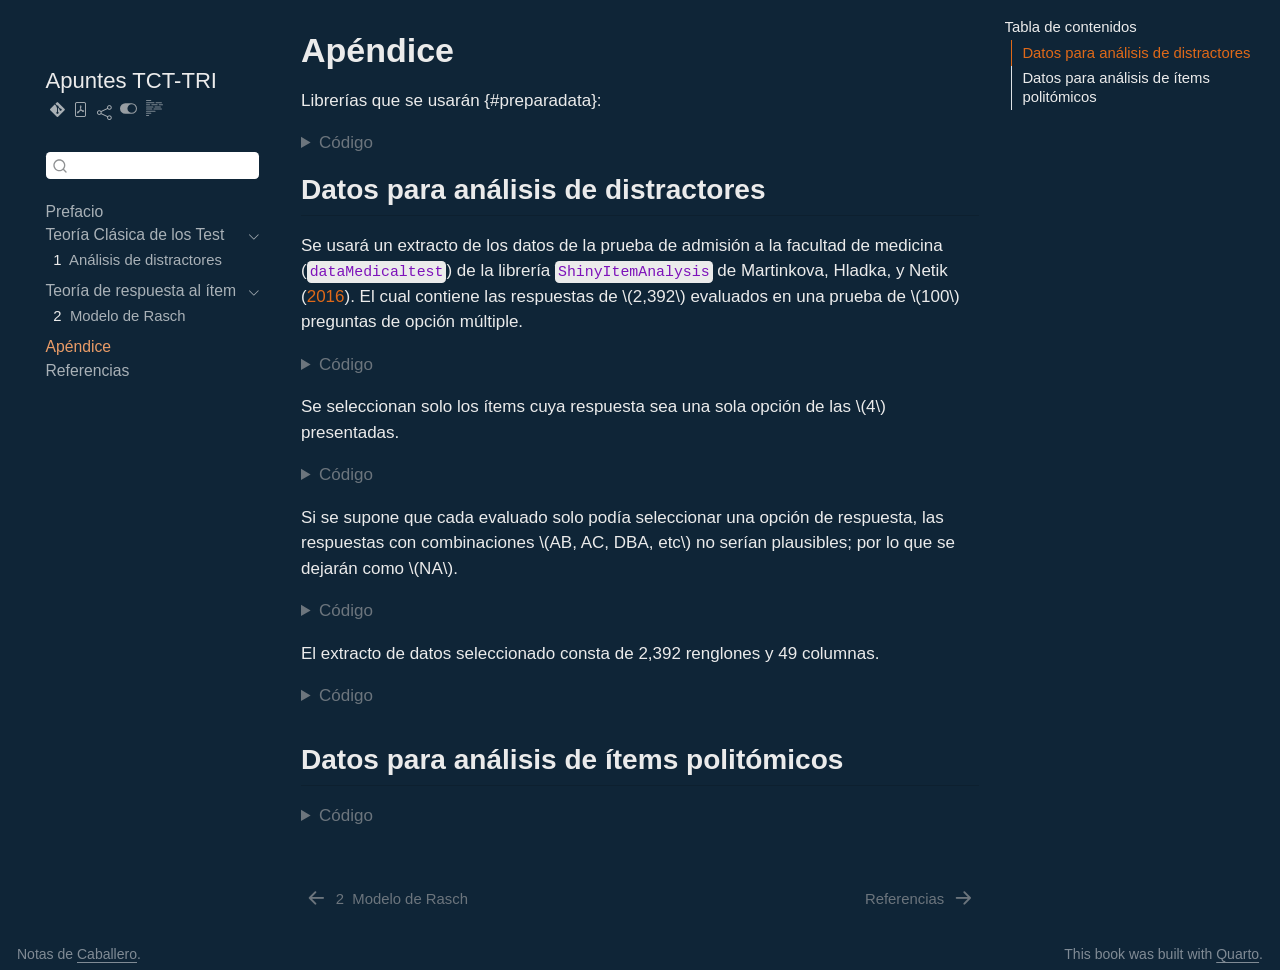
==== commit 6204197b: "d d" ====
--- a/docs/apendice.html
+++ b/docs/apendice.html
@@ -1,11 +1,14 @@
 <!DOCTYPE html>
 <html xmlns="http://www.w3.org/1999/xhtml" lang="es" xml:lang="es"><head>
-<meta http-equiv="Content-Type" content="text/html; charset=UTF-8">
+
 <meta charset="utf-8">
-<meta name="generator" content="quarto-1.7.32">
+<meta name="generator" content="quarto-1.5.57">
+
 <meta name="viewport" content="width=device-width, initial-scale=1.0, user-scalable=yes">
+
 <meta name="author" content="Arturo Caballero">
 <meta name="description" content="Apuntes de teoría clásica de los test y teoría de respuesta al ítem.">
+
 <title>Apéndice – Apuntes TCT-TRI</title>
 <style>
 code{white-space: pre-wrap;}
@@ -20,9 +23,8 @@
   vertical-align: middle;
 }
 /* CSS for syntax highlighting */
-html { -webkit-text-size-adjust: 100%; }
 pre > code.sourceCode { white-space: pre; position: relative; }
-pre > code.sourceCode > span { display: inline-block; line-height: 1.25; }
+pre > code.sourceCode > span { line-height: 1.25; }
 pre > code.sourceCode > span:empty { height: 1.2em; }
 .sourceCode { overflow: visible; }
 code.sourceCode > span { color: inherit; text-decoration: inherit; }
@@ -33,7 +35,7 @@
 }
 @media print {
 pre > code.sourceCode { white-space: pre-wrap; }
-pre > code.sourceCode > span { text-indent: -5em; padding-left: 5em; }
+pre > code.sourceCode > span { display: inline-block; text-indent: -5em; padding-left: 5em; }
 }
 pre.numberSource code
   { counter-reset: source-line 0; }
@@ -75,6 +77,7 @@
   margin-left: 2em;
 }</style>
 
+
 <script src="site_libs/quarto-nav/quarto-nav.js"></script>
 <script src="site_libs/quarto-nav/headroom.min.js"></script>
 <script src="site_libs/clipboard/clipboard.min.js"></script>
@@ -85,18 +88,18 @@
 <link href="./references.html" rel="next">
 <link href="./contenido/IRT01_Rasch.html" rel="prev">
 <link href="./Gemini_Generated_irt.png" rel="icon" type="image/png">
-<script src="site_libs/quarto-html/quarto.js" type="module"></script>
-<script src="site_libs/quarto-html/tabsets/tabsets.js" type="module"></script>
+<script src="site_libs/quarto-html/quarto.js"></script>
 <script src="site_libs/quarto-html/popper.min.js"></script>
 <script src="site_libs/quarto-html/tippy.umd.min.js"></script>
 <script src="site_libs/quarto-html/anchor.min.js"></script>
 <link href="site_libs/quarto-html/tippy.css" rel="stylesheet">
-<link href="site_libs/quarto-html/quarto-syntax-highlighting-37eea08aefeeee20ff55810ff984fec1.css" rel="stylesheet" class="quarto-color-scheme" id="quarto-text-highlighting-styles">
-<link href="site_libs/quarto-html/quarto-syntax-highlighting-dark-2fef5ea3f8957b3e4ecc936fc74692ca.css" rel="stylesheet" class="quarto-color-scheme quarto-color-alternate" id="quarto-text-highlighting-styles">
+<link href="site_libs/quarto-html/quarto-syntax-highlighting.css" rel="stylesheet" class="quarto-color-scheme" id="quarto-text-highlighting-styles">
+<link href="site_libs/quarto-html/quarto-syntax-highlighting-dark.css" rel="stylesheet" class="quarto-color-scheme quarto-color-alternate" id="quarto-text-highlighting-styles">
 <script src="site_libs/bootstrap/bootstrap.min.js"></script>
 <link href="site_libs/bootstrap/bootstrap-icons.css" rel="stylesheet">
-<link href="site_libs/bootstrap/bootstrap-364982630eef5352dd1537128a8ed5cb.min.css" rel="stylesheet" append-hash="true" class="quarto-color-scheme" id="quarto-bootstrap" data-mode="light">
-<link href="site_libs/bootstrap/bootstrap-dark-9ac4c4d7723caba69398381a32a42326.min.css" rel="stylesheet" append-hash="true" class="quarto-color-scheme quarto-color-alternate" id="quarto-bootstrap" data-mode="dark"><script id="quarto-search-options" type="application/json">{
+<link href="site_libs/bootstrap/bootstrap.min.css" rel="stylesheet" class="quarto-color-scheme" id="quarto-bootstrap" data-mode="light">
+<link href="site_libs/bootstrap/bootstrap-dark.min.css" rel="stylesheet" class="quarto-color-scheme quarto-color-alternate" id="quarto-bootstrap" data-mode="dark">
+<script id="quarto-search-options" type="application/json">{
   "location": "sidebar",
   "copy-button": false,
   "collapse-after": 3,
@@ -122,8 +125,13 @@
     "search-submit-button-title": "Enviar",
     "search-label": "Buscar"
   }
-}</script><style>html{ scroll-behavior: smooth; }</style>
-<script src="https://cdnjs.cloudflare.com/polyfill/v3/polyfill.min.js?features=es6"></script><script src="https://cdn.jsdelivr.net/npm/mathjax@3/es5/tex-chtml-full.js" type="text/javascript"></script><script type="text/javascript">
+}</script>
+<style>html{ scroll-behavior: smooth; }</style>
+
+  <script src="https://cdnjs.cloudflare.com/polyfill/v3/polyfill.min.js?features=es6"></script>
+  <script src="https://cdn.jsdelivr.net/npm/mathjax@3/es5/tex-chtml-full.js" type="text/javascript"></script>
+
+<script type="text/javascript">
 const typesetMath = (el) => {
   if (window.MathJax) {
     // MathJax Typeset
@@ -148,172 +156,17 @@
 window.Quarto = {
   typesetMath
 };
-</script><link rel="stylesheet" href="custom.css">
+</script>
+
+<link rel="stylesheet" href="custom.css">
 </head>
-<body class="nav-sidebar floating quarto-dark"><script id="quarto-html-before-body" type="application/javascript">
-    const toggleBodyColorMode = (bsSheetEl) => {
-      const mode = bsSheetEl.getAttribute("data-mode");
-      const bodyEl = window.document.querySelector("body");
-      if (mode === "dark") {
-        bodyEl.classList.add("quarto-dark");
-        bodyEl.classList.remove("quarto-light");
-      } else {
-        bodyEl.classList.add("quarto-light");
-        bodyEl.classList.remove("quarto-dark");
-      }
-    }
-    const toggleBodyColorPrimary = () => {
-      const bsSheetEl = window.document.querySelector("link#quarto-bootstrap:not([rel=disabled-stylesheet])");
-      if (bsSheetEl) {
-        toggleBodyColorMode(bsSheetEl);
-      }
-    }
-    const setColorSchemeToggle = (alternate) => {
-      const toggles = window.document.querySelectorAll('.quarto-color-scheme-toggle');
-      for (let i=0; i < toggles.length; i++) {
-        const toggle = toggles[i];
-        if (toggle) {
-          if (alternate) {
-            toggle.classList.add("alternate");
-          } else {
-            toggle.classList.remove("alternate");
-          }
-        }
-      }
-    };
-    const toggleColorMode = (alternate) => {
-      // Switch the stylesheets
-      const primaryStylesheets = window.document.querySelectorAll('link.quarto-color-scheme:not(.quarto-color-alternate)');
-      const alternateStylesheets = window.document.querySelectorAll('link.quarto-color-scheme.quarto-color-alternate');
-      manageTransitions('#quarto-margin-sidebar .nav-link', false);
-      if (alternate) {
-        // note: dark is layered on light, we don't disable primary!
-        enableStylesheet(alternateStylesheets);
-        for (const sheetNode of alternateStylesheets) {
-          if (sheetNode.id === "quarto-bootstrap") {
-            toggleBodyColorMode(sheetNode);
-          }
-        }
-      } else {
-        disableStylesheet(alternateStylesheets);
-        enableStylesheet(primaryStylesheets)
-        toggleBodyColorPrimary();
-      }
-      manageTransitions('#quarto-margin-sidebar .nav-link', true);
-      // Switch the toggles
-      setColorSchemeToggle(alternate)
-      // Hack to workaround the fact that safari doesn't
-      // properly recolor the scrollbar when toggling (#1455)
-      if (navigator.userAgent.indexOf('Safari') > 0 && navigator.userAgent.indexOf('Chrome') == -1) {
-        manageTransitions("body", false);
-        window.scrollTo(0, 1);
-        setTimeout(() => {
-          window.scrollTo(0, 0);
-          manageTransitions("body", true);
-        }, 40);
-      }
-    }
-    const disableStylesheet = (stylesheets) => {
-      for (let i=0; i < stylesheets.length; i++) {
-        const stylesheet = stylesheets[i];
-        stylesheet.rel = 'disabled-stylesheet';
-      }
-    }
-    const enableStylesheet = (stylesheets) => {
-      for (let i=0; i < stylesheets.length; i++) {
-        const stylesheet = stylesheets[i];
-        if(stylesheet.rel !== 'stylesheet') { // for Chrome, which will still FOUC without this check
-          stylesheet.rel = 'stylesheet';
-        }
-      }
-    }
-    const manageTransitions = (selector, allowTransitions) => {
-      const els = window.document.querySelectorAll(selector);
-      for (let i=0; i < els.length; i++) {
-        const el = els[i];
-        if (allowTransitions) {
-          el.classList.remove('notransition');
-        } else {
-          el.classList.add('notransition');
-        }
-      }
-    }
-    const isFileUrl = () => {
-      return window.location.protocol === 'file:';
-    }
-    const hasAlternateSentinel = () => {
-      let styleSentinel = getColorSchemeSentinel();
-      if (styleSentinel !== null) {
-        return styleSentinel === "alternate";
-      } else {
-        return false;
-      }
-    }
-    const setStyleSentinel = (alternate) => {
-      const value = alternate ? "alternate" : "default";
-      if (!isFileUrl()) {
-        window.localStorage.setItem("quarto-color-scheme", value);
-      } else {
-        localAlternateSentinel = value;
-      }
-    }
-    const getColorSchemeSentinel = () => {
-      if (!isFileUrl()) {
-        const storageValue = window.localStorage.getItem("quarto-color-scheme");
-        return storageValue != null ? storageValue : localAlternateSentinel;
-      } else {
-        return localAlternateSentinel;
-      }
-    }
-    const toggleGiscusIfUsed = (isAlternate, darkModeDefault) => {
-      const baseTheme = document.querySelector('#giscus-base-theme')?.value ?? 'light';
-      const alternateTheme = document.querySelector('#giscus-alt-theme')?.value ?? 'dark';
-      let newTheme = '';
-      if(authorPrefersDark) {
-        newTheme = isAlternate ? baseTheme : alternateTheme;
-      } else {
-        newTheme = isAlternate ? alternateTheme : baseTheme;
-      }
-      const changeGiscusTheme = () => {
-        // From: https://github.com/giscus/giscus/issues/336
-        const sendMessage = (message) => {
-          const iframe = document.querySelector('iframe.giscus-frame');
-          if (!iframe) return;
-          iframe.contentWindow.postMessage({ giscus: message }, 'https://giscus.app');
-        }
-        sendMessage({
-          setConfig: {
-            theme: newTheme
-          }
-        });
-      }
-      const isGiscussLoaded = window.document.querySelector('iframe.giscus-frame') !== null;
-      if (isGiscussLoaded) {
-        changeGiscusTheme();
-      }
-    };
-    const authorPrefersDark = true;
-    const darkModeDefault = authorPrefersDark;
-    let localAlternateSentinel = darkModeDefault ? 'alternate' : 'default';
-    // Dark / light mode switch
-    window.quartoToggleColorScheme = () => {
-      // Read the current dark / light value
-      let toAlternate = !hasAlternateSentinel();
-      toggleColorMode(toAlternate);
-      setStyleSentinel(toAlternate);
-      toggleGiscusIfUsed(toAlternate, darkModeDefault);
-      window.dispatchEvent(new Event('resize'));
-    };
-    // Switch to dark mode if need be
-    if (hasAlternateSentinel()) {
-      toggleColorMode(true);
-    } else {
-      toggleColorMode(false);
-    }
-  </script>
+
+<body class="nav-sidebar floating">
 
 <div id="quarto-search-results"></div>
-  <header id="quarto-header" class="headroom fixed-top"><nav class="quarto-secondary-nav"><div class="container-fluid d-flex">
+  <header id="quarto-header" class="headroom fixed-top">
+  <nav class="quarto-secondary-nav">
+    <div class="container-fluid d-flex">
       <button type="button" class="quarto-btn-toggle btn" data-bs-toggle="collapse" role="button" data-bs-target=".quarto-sidebar-collapse-item" aria-controls="quarto-sidebar" aria-expanded="false" aria-label="Alternar barra lateral" onclick="if (window.quartoToggleHeadroom) { window.quartoToggleHeadroom(); }">
         <i class="bi bi-layout-text-sidebar-reverse"></i>
       </button>
@@ -324,11 +177,16 @@
         <i class="bi bi-search"></i>
       </button>
     </div>
-  </nav></header><!-- content --><div id="quarto-content" class="quarto-container page-columns page-rows-contents page-layout-article">
+  </nav>
+</header>
+<!-- content -->
+<div id="quarto-content" class="quarto-container page-columns page-rows-contents page-layout-article">
 <!-- sidebar -->
-  <nav id="quarto-sidebar" class="sidebar collapse collapse-horizontal quarto-sidebar-collapse-item sidebar-navigation floating overflow-auto"><div class="pt-lg-2 mt-2 text-left sidebar-header sidebar-header-stacked">
+  <nav id="quarto-sidebar" class="sidebar collapse collapse-horizontal quarto-sidebar-collapse-item sidebar-navigation floating overflow-auto">
+    <div class="pt-lg-2 mt-2 text-left sidebar-header sidebar-header-stacked">
       <a href="./index.html" class="sidebar-logo-link">
-      <img src="./Gemini_Generated_irt.png" alt="" class="sidebar-logo py-0 d-lg-inline d-none"></a>
+      <img src="./Gemini_Generated_irt.png" alt="" class="sidebar-logo py-0 d-lg-inline d-none">
+      </a>
     <div class="sidebar-title mb-0 py-0">
       <a href="./">Apuntes TCT-TRI</a> 
         <div class="sidebar-tools-main tools-wide">
@@ -337,7 +195,7 @@
     <div class="dropdown">
       <a href="" title="Share" id="quarto-navigation-tool-dropdown-0" class="quarto-navigation-tool dropdown-toggle px-1" data-bs-toggle="dropdown" aria-expanded="false" role="link" aria-label="Share"><i class="bi bi-share"></i></a>
       <ul class="dropdown-menu" aria-labelledby="quarto-navigation-tool-dropdown-0">
-<li>
+          <li>
             <a class="dropdown-item sidebar-tools-main-item" href="https://twitter.com/intent/tweet?url=|url|">
               <i class="bi bi-twitter pe-1"></i>
             Twitter
@@ -350,7 +208,7 @@
             </a>
           </li>
       </ul>
-</div>
+    </div>
   <a href="" class="quarto-color-scheme-toggle quarto-navigation-tool  px-1" onclick="window.quartoToggleColorScheme(); return false;" title="Alternar modo oscuro"><i class="bi"></i></a>
   <a href="" class="quarto-reader-toggle quarto-navigation-tool px-1" onclick="window.quartoToggleReader(); return false;" title="Alternar modo lector">
   <div class="quarto-reader-toggle-btn">
@@ -367,7 +225,7 @@
         </div>
     <div class="sidebar-menu-container"> 
     <ul class="list-unstyled mt-1">
-<li class="sidebar-item">
+        <li class="sidebar-item">
   <div class="sidebar-item-container"> 
   <a href="./index.html" class="sidebar-item-text sidebar-link">
  <span class="menu-text">Prefacio</span></a>
@@ -381,15 +239,15 @@
             <i class="bi bi-chevron-right ms-2"></i>
           </a> 
       </div>
-      <ul id="quarto-sidebar-section-1" class="collapse list-unstyled sidebar-section depth1 show">
-<li class="sidebar-item">
+      <ul id="quarto-sidebar-section-1" class="collapse list-unstyled sidebar-section depth1 show">  
+          <li class="sidebar-item">
   <div class="sidebar-item-container"> 
   <a href="./contenido/TCT01_distractores.html" class="sidebar-item-text sidebar-link">
  <span class="menu-text"><span class="chapter-number">1</span>&nbsp; <span class="chapter-title">Análisis de distractores</span></span></a>
   </div>
 </li>
       </ul>
-</li>
+  </li>
         <li class="sidebar-item sidebar-item-section">
       <div class="sidebar-item-container"> 
             <a href="./TRI.html" class="sidebar-item-text sidebar-link">
@@ -398,15 +256,15 @@
             <i class="bi bi-chevron-right ms-2"></i>
           </a> 
       </div>
-      <ul id="quarto-sidebar-section-2" class="collapse list-unstyled sidebar-section depth1 show">
-<li class="sidebar-item">
+      <ul id="quarto-sidebar-section-2" class="collapse list-unstyled sidebar-section depth1 show">  
+          <li class="sidebar-item">
   <div class="sidebar-item-container"> 
   <a href="./contenido/IRT01_Rasch.html" class="sidebar-item-text sidebar-link">
  <span class="menu-text"><span class="chapter-number">2</span>&nbsp; <span class="chapter-title">Modelo de Rasch</span></span></a>
   </div>
 </li>
       </ul>
-</li>
+  </li>
         <li class="sidebar-item">
   <div class="sidebar-item-container"> 
   <a href="./apendice.html" class="sidebar-item-text sidebar-link active">
@@ -420,23 +278,25 @@
   </div>
 </li>
     </ul>
-</div>
-</nav><div id="quarto-sidebar-glass" class="quarto-sidebar-collapse-item" data-bs-toggle="collapse" data-bs-target=".quarto-sidebar-collapse-item"></div>
+    </div>
+</nav>
+<div id="quarto-sidebar-glass" class="quarto-sidebar-collapse-item" data-bs-toggle="collapse" data-bs-target=".quarto-sidebar-collapse-item"></div>
 <!-- margin-sidebar -->
     <div id="quarto-margin-sidebar" class="sidebar margin-sidebar">
-        <nav id="TOC" role="doc-toc" class="toc-active"><h2 id="toc-title">Tabla de contenidos</h2>
+        <nav id="TOC" role="doc-toc" class="toc-active">
+    <h2 id="toc-title">Tabla de contenidos</h2>
    
   <ul>
-<li>
-<a href="#preparadata" id="toc-preparadata" class="nav-link active" data-scroll-target="#preparadata">Preparando los datos</a>
-  <ul class="collapse">
-<li><a href="#sec-dataMedical" id="toc-sec-dataMedical" class="nav-link" data-scroll-target="#sec-dataMedical">Datos para análisis de distractores</a></li>
+  <li><a href="#sec-dataMedical" id="toc-sec-dataMedical" class="nav-link active" data-scroll-target="#sec-dataMedical">Datos para análisis de distractores</a></li>
+  <li><a href="#datos-para-análisis-de-ítems-politómicos" id="toc-datos-para-análisis-de-ítems-politómicos" class="nav-link" data-scroll-target="#datos-para-análisis-de-ítems-politómicos">Datos para análisis de ítems politómicos</a></li>
   </ul>
-</li>
-  </ul></nav>
+</nav>
     </div>
 <!-- main -->
-<main class="content" id="quarto-document-content"><header id="title-block-header" class="quarto-title-block default"><div class="quarto-title">
+<main class="content" id="quarto-document-content">
+
+<header id="title-block-header" class="quarto-title-block default">
+<div class="quarto-title">
 <h1 class="title"><span id="apendice" class="quarto-section-identifier">Apéndice</span></h1>
 </div>
 
@@ -451,58 +311,92 @@
   
 
 
-</header><section id="preparadata" class="level2"><h2 class="anchored" data-anchor-id="preparadata">Preparando los datos</h2>
-<p>Librerías que se usarán:</p>
+</header>
+
+
+<p>Librerías que se usarán {#preparadata}:</p>
 <div class="cell">
-<details class="code-fold"><summary>Código</summary><div class="sourceCode" id="cb1"><pre class="downlit sourceCode r code-with-copy"><code class="sourceCode R"><span><span class="fu">pacman</span><span class="fu">::</span><span class="fu"><a href="https://rdrr.io/pkg/pacman/man/p_load.html">p_load</a></span><span class="op">(</span><span class="va">dplyr</span>, <span class="va">ShinyItemAnalysis</span><span class="op">)</span></span></code><button title="Copiar al portapapeles" class="code-copy-button"><i class="bi"></i></button></pre></div>
+<details class="code-fold">
+<summary>Código</summary>
+<div class="sourceCode cell-code" id="cb1"><pre class="sourceCode r code-with-copy"><code class="sourceCode r"><span id="cb1-1"><a href="#cb1-1" aria-hidden="true" tabindex="-1"></a>pacman<span class="sc">::</span><span class="fu">p_load</span>(dplyr, ShinyItemAnalysis)</span></code><button title="Copiar al portapapeles" class="code-copy-button"><i class="bi"></i></button></pre></div>
 </details>
 </div>
-<section id="sec-dataMedical" class="level3"><h3 class="anchored" data-anchor-id="sec-dataMedical">Datos para análisis de distractores</h3>
+<section id="sec-dataMedical" class="level2">
+<h2 class="anchored" data-anchor-id="sec-dataMedical">Datos para análisis de distractores</h2>
 <p>Se usará un extracto de los datos de la prueba de admisión a la facultad de medicina (<code>dataMedicaltest</code>) de la librería <code>ShinyItemAnalysis</code> de <span class="citation" data-cites="martinkova2016">Martinkova, Hladka, y Netik (<a href="references.html#ref-martinkova2016" role="doc-biblioref">2016</a>)</span>. El cual contiene las respuestas de <span class="math inline">\(2,392\)</span> evaluados en una prueba de <span class="math inline">\(100\)</span> preguntas de opción múltiple.</p>
 <div class="cell">
-<details class="code-fold"><summary>Código</summary><div class="sourceCode" id="cb2"><pre class="downlit sourceCode r code-with-copy"><code class="sourceCode R"><span><span class="fu"><a href="https://rdrr.io/r/utils/data.html">data</a></span><span class="op">(</span><span class="va">dataMedicaltest</span>, <span class="va">dataMedicalkey</span><span class="op">)</span></span></code><button title="Copiar al portapapeles" class="code-copy-button"><i class="bi"></i></button></pre></div>
+<details class="code-fold">
+<summary>Código</summary>
+<div class="sourceCode cell-code" id="cb2"><pre class="sourceCode r code-with-copy"><code class="sourceCode r"><span id="cb2-1"><a href="#cb2-1" aria-hidden="true" tabindex="-1"></a><span class="fu">data</span>(dataMedicaltest, dataMedicalkey)</span></code><button title="Copiar al portapapeles" class="code-copy-button"><i class="bi"></i></button></pre></div>
 </details>
 </div>
 <p>Se seleccionan solo los ítems cuya respuesta sea una sola opción de las <span class="math inline">\(4\)</span> presentadas.</p>
 <div class="cell">
-<details class="code-fold"><summary>Código</summary><div class="sourceCode" id="cb3"><pre class="downlit sourceCode r code-with-copy"><code class="sourceCode R"><span><span class="va">clave_respuesta</span> <span class="op">&lt;-</span> <span class="va">dataMedicalkey</span> <span class="op">%&gt;%</span> </span>
-<span>  <span class="fu">mutate</span><span class="op">(</span>item<span class="op">=</span><span class="fu"><a href="https://rdrr.io/r/base/names.html">names</a></span><span class="op">(</span><span class="va">dataMedicaltest</span><span class="op">[</span>,<span class="fl">1</span><span class="op">:</span><span class="fl">100</span><span class="op">]</span><span class="op">)</span>,</span>
-<span>         opciones<span class="op">=</span><span class="fu"><a href="https://rdrr.io/r/base/nchar.html">nchar</a></span><span class="op">(</span><span class="fu"><a href="https://rdrr.io/r/base/character.html">as.character</a></span><span class="op">(</span><span class="va">key</span><span class="op">)</span><span class="op">)</span><span class="op">)</span> <span class="op">%&gt;%</span> </span>
-<span>  <span class="fu"><a href="https://rdrr.io/r/stats/filter.html">filter</a></span><span class="op">(</span><span class="va">opciones</span><span class="op">==</span><span class="fl">1</span><span class="op">)</span> </span>
-<span></span>
-<span><span class="va">dmt</span> <span class="op">&lt;-</span> <span class="va">dataMedicaltest</span><span class="op">[</span><span class="fu"><a href="https://rdrr.io/r/base/c.html">c</a></span><span class="op">(</span><span class="st">"gender"</span>,<span class="va">clave_respuesta</span><span class="op">$</span><span class="va">item</span><span class="op">)</span><span class="op">]</span> <span class="op">%&gt;%</span> </span>
-<span>  <span class="fu">mutate</span><span class="op">(</span>id<span class="op">=</span><span class="fu"><a href="https://rdrr.io/r/base/paste.html">paste0</a></span><span class="op">(</span><span class="st">"ID"</span>,<span class="fu"><a href="https://rdrr.io/r/base/sprintf.html">sprintf</a></span><span class="op">(</span><span class="st">"%04d"</span>,<span class="fu">row_number</span><span class="op">(</span><span class="op">)</span><span class="op">)</span><span class="op">)</span><span class="op">)</span> <span class="op">%&gt;%</span></span>
-<span>  <span class="fu">select</span><span class="op">(</span><span class="va">id</span>,<span class="va">gender</span>,<span class="va">clave_respuesta</span><span class="op">$</span><span class="va">item</span><span class="op">)</span> <span class="op">%&gt;%</span></span>
-<span>  <span class="fu">rename</span><span class="op">(</span>sexo<span class="op">=</span><span class="va">gender</span><span class="op">)</span></span>
-<span></span>
-<span><span class="va">clave_respuesta</span> <span class="op">&lt;-</span> <span class="va">clave_respuesta</span> <span class="op">%&gt;%</span> <span class="fu">select</span><span class="op">(</span><span class="va">key</span><span class="op">)</span></span></code><button title="Copiar al portapapeles" class="code-copy-button"><i class="bi"></i></button></pre></div>
+<details class="code-fold">
+<summary>Código</summary>
+<div class="sourceCode cell-code" id="cb3"><pre class="sourceCode r code-with-copy"><code class="sourceCode r"><span id="cb3-1"><a href="#cb3-1" aria-hidden="true" tabindex="-1"></a>clave_respuesta <span class="ot">&lt;-</span> dataMedicalkey <span class="sc">%&gt;%</span> </span>
+<span id="cb3-2"><a href="#cb3-2" aria-hidden="true" tabindex="-1"></a>  <span class="fu">mutate</span>(<span class="at">item=</span><span class="fu">names</span>(dataMedicaltest[,<span class="dv">1</span><span class="sc">:</span><span class="dv">100</span>]),</span>
+<span id="cb3-3"><a href="#cb3-3" aria-hidden="true" tabindex="-1"></a>         <span class="at">opciones=</span><span class="fu">nchar</span>(<span class="fu">as.character</span>(key))) <span class="sc">%&gt;%</span> </span>
+<span id="cb3-4"><a href="#cb3-4" aria-hidden="true" tabindex="-1"></a>  <span class="fu">filter</span>(opciones<span class="sc">==</span><span class="dv">1</span>) </span>
+<span id="cb3-5"><a href="#cb3-5" aria-hidden="true" tabindex="-1"></a></span>
+<span id="cb3-6"><a href="#cb3-6" aria-hidden="true" tabindex="-1"></a>dmt <span class="ot">&lt;-</span> dataMedicaltest[<span class="fu">c</span>(<span class="st">"gender"</span>,clave_respuesta<span class="sc">$</span>item)] <span class="sc">%&gt;%</span> </span>
+<span id="cb3-7"><a href="#cb3-7" aria-hidden="true" tabindex="-1"></a>  <span class="fu">mutate</span>(<span class="at">id=</span><span class="fu">paste0</span>(<span class="st">"ID"</span>,<span class="fu">sprintf</span>(<span class="st">"%04d"</span>,<span class="fu">row_number</span>()))) <span class="sc">%&gt;%</span></span>
+<span id="cb3-8"><a href="#cb3-8" aria-hidden="true" tabindex="-1"></a>  <span class="fu">select</span>(id,gender,clave_respuesta<span class="sc">$</span>item) <span class="sc">%&gt;%</span></span>
+<span id="cb3-9"><a href="#cb3-9" aria-hidden="true" tabindex="-1"></a>  <span class="fu">rename</span>(<span class="at">sexo=</span>gender)</span>
+<span id="cb3-10"><a href="#cb3-10" aria-hidden="true" tabindex="-1"></a></span>
+<span id="cb3-11"><a href="#cb3-11" aria-hidden="true" tabindex="-1"></a>clave_respuesta <span class="ot">&lt;-</span> clave_respuesta <span class="sc">%&gt;%</span> <span class="fu">select</span>(key)</span></code><button title="Copiar al portapapeles" class="code-copy-button"><i class="bi"></i></button></pre></div>
 </details>
 </div>
 <p>Si se supone que cada evaluado solo podía seleccionar una opción de respuesta, las respuestas con combinaciones <span class="math inline">\(AB, AC, DBA, etc\)</span> no serían plausibles; por lo que se dejarán como <span class="math inline">\(NA\)</span>.</p>
 <div class="cell">
-<details class="code-fold"><summary>Código</summary><div class="sourceCode" id="cb4"><pre class="downlit sourceCode r code-with-copy"><code class="sourceCode R"><span><span class="va">aux</span> <span class="op">&lt;-</span> <span class="fu"><a href="https://rdrr.io/r/base/unique.html">unique</a></span><span class="op">(</span><span class="fu"><a href="https://rdrr.io/r/base/c.html">c</a></span><span class="op">(</span><span class="st">"BA"</span>,<span class="st">"AB"</span>,<span class="st">"BD"</span>,<span class="st">"CA"</span>,<span class="st">"DB"</span>,<span class="st">"CB"</span>,<span class="st">"BC"</span>,<span class="st">"DC"</span>,<span class="st">"AC"</span>,<span class="st">"DA"</span>,<span class="st">"BCA"</span>,<span class="st">"CD"</span>,<span class="st">"A,D"</span>,<span class="st">"ACD"</span>,</span>
-<span>             <span class="st">"ADC"</span>,<span class="st">"CAB"</span>,<span class="st">"CBA"</span>,<span class="st">"BAC"</span>,<span class="st">"ABDC"</span>,<span class="st">"ADCB"</span>,<span class="st">"ACDB"</span>,<span class="st">"ABC"</span>,<span class="st">"BDAC"</span>,<span class="st">"ADBC"</span>,</span>
-<span>             <span class="st">"DAC"</span>,<span class="st">"DAB"</span>,<span class="st">"BAD"</span>,<span class="st">"DCBA"</span>,<span class="st">"ABCD"</span>,<span class="st">"BDCA"</span>,<span class="st">"BACD"</span>,<span class="st">"ACB"</span>,<span class="st">"ADB"</span>,<span class="st">"BCAD"</span>,</span>
-<span>             <span class="st">"ADB"</span>,<span class="st">"BCAD"</span>,<span class="st">"BCDA"</span>,<span class="st">"CABD"</span>,<span class="st">"CAD"</span>,<span class="st">"CADB"</span>,<span class="st">"CBAD"</span>,<span class="st">"CBDA"</span>,<span class="st">"CDA"</span>,<span class="st">"DACB"</span>,</span>
-<span>             <span class="st">"DBC"</span>,<span class="st">"DCA"</span>,<span class="st">"DCAB"</span>,<span class="st">"DCB"</span>,<span class="st">"ABD"</span>,<span class="st">"DBA"</span>,<span class="st">"DBAC"</span>,<span class="st">"DBCA"</span>,<span class="st">"DCB"</span>,<span class="st">"CDAB"</span>,<span class="st">"CDBA"</span>,</span>
-<span>             <span class="st">"BADC"</span>,<span class="st">"BDA"</span>,<span class="st">"BDC"</span>,<span class="st">"CDB"</span>,<span class="st">"BCD"</span>,<span class="st">"CBD"</span>,<span class="st">"DABC"</span>,<span class="st">"ACBD"</span>,<span class="st">"AD"</span><span class="op">)</span><span class="op">)</span></span>
-<span></span>
-<span><span class="va">dmt</span> <span class="op">&lt;-</span> <span class="va">dmt</span> <span class="op">%&gt;%</span> </span>
-<span>  <span class="fu">mutate</span><span class="op">(</span><span class="fu">across</span><span class="op">(</span><span class="fl">3</span><span class="op">:</span><span class="fl">49</span>,<span class="op">~</span> <span class="fu"><a href="https://rdrr.io/r/base/replace.html">replace</a></span><span class="op">(</span><span class="fu"><a href="https://rdrr.io/r/base/character.html">as.character</a></span><span class="op">(</span><span class="va">.</span><span class="op">)</span>, <span class="va">.</span> <span class="op"><a href="https://rdrr.io/r/base/match.html">%in%</a></span> <span class="va">aux</span>, <span class="st">"99"</span><span class="op">)</span><span class="op">)</span><span class="op">)</span> <span class="op">%&gt;%</span></span>
-<span>  <span class="fu">mutate_at</span><span class="op">(</span><span class="fl">3</span><span class="op">:</span><span class="fl">49</span>, <span class="op">~</span><span class="fu"><a href="https://rdrr.io/r/base/replace.html">replace</a></span><span class="op">(</span><span class="va">.</span>, <span class="fu"><a href="https://rdrr.io/r/base/NA.html">is.na</a></span><span class="op">(</span><span class="va">.</span><span class="op">)</span>, <span class="st">"99"</span><span class="op">)</span><span class="op">)</span></span></code><button title="Copiar al portapapeles" class="code-copy-button"><i class="bi"></i></button></pre></div>
+<details class="code-fold">
+<summary>Código</summary>
+<div class="sourceCode cell-code" id="cb4"><pre class="sourceCode r code-with-copy"><code class="sourceCode r"><span id="cb4-1"><a href="#cb4-1" aria-hidden="true" tabindex="-1"></a>aux <span class="ot">&lt;-</span> <span class="fu">unique</span>(<span class="fu">c</span>(<span class="st">"BA"</span>,<span class="st">"AB"</span>,<span class="st">"BD"</span>,<span class="st">"CA"</span>,<span class="st">"DB"</span>,<span class="st">"CB"</span>,<span class="st">"BC"</span>,<span class="st">"DC"</span>,<span class="st">"AC"</span>,<span class="st">"DA"</span>,<span class="st">"BCA"</span>,<span class="st">"CD"</span>,<span class="st">"A,D"</span>,<span class="st">"ACD"</span>,</span>
+<span id="cb4-2"><a href="#cb4-2" aria-hidden="true" tabindex="-1"></a>             <span class="st">"ADC"</span>,<span class="st">"CAB"</span>,<span class="st">"CBA"</span>,<span class="st">"BAC"</span>,<span class="st">"ABDC"</span>,<span class="st">"ADCB"</span>,<span class="st">"ACDB"</span>,<span class="st">"ABC"</span>,<span class="st">"BDAC"</span>,<span class="st">"ADBC"</span>,</span>
+<span id="cb4-3"><a href="#cb4-3" aria-hidden="true" tabindex="-1"></a>             <span class="st">"DAC"</span>,<span class="st">"DAB"</span>,<span class="st">"BAD"</span>,<span class="st">"DCBA"</span>,<span class="st">"ABCD"</span>,<span class="st">"BDCA"</span>,<span class="st">"BACD"</span>,<span class="st">"ACB"</span>,<span class="st">"ADB"</span>,<span class="st">"BCAD"</span>,</span>
+<span id="cb4-4"><a href="#cb4-4" aria-hidden="true" tabindex="-1"></a>             <span class="st">"ADB"</span>,<span class="st">"BCAD"</span>,<span class="st">"BCDA"</span>,<span class="st">"CABD"</span>,<span class="st">"CAD"</span>,<span class="st">"CADB"</span>,<span class="st">"CBAD"</span>,<span class="st">"CBDA"</span>,<span class="st">"CDA"</span>,<span class="st">"DACB"</span>,</span>
+<span id="cb4-5"><a href="#cb4-5" aria-hidden="true" tabindex="-1"></a>             <span class="st">"DBC"</span>,<span class="st">"DCA"</span>,<span class="st">"DCAB"</span>,<span class="st">"DCB"</span>,<span class="st">"ABD"</span>,<span class="st">"DBA"</span>,<span class="st">"DBAC"</span>,<span class="st">"DBCA"</span>,<span class="st">"DCB"</span>,<span class="st">"CDAB"</span>,<span class="st">"CDBA"</span>,</span>
+<span id="cb4-6"><a href="#cb4-6" aria-hidden="true" tabindex="-1"></a>             <span class="st">"BADC"</span>,<span class="st">"BDA"</span>,<span class="st">"BDC"</span>,<span class="st">"CDB"</span>,<span class="st">"BCD"</span>,<span class="st">"CBD"</span>,<span class="st">"DABC"</span>,<span class="st">"ACBD"</span>,<span class="st">"AD"</span>))</span>
+<span id="cb4-7"><a href="#cb4-7" aria-hidden="true" tabindex="-1"></a></span>
+<span id="cb4-8"><a href="#cb4-8" aria-hidden="true" tabindex="-1"></a>dmt <span class="ot">&lt;-</span> dmt <span class="sc">%&gt;%</span> </span>
+<span id="cb4-9"><a href="#cb4-9" aria-hidden="true" tabindex="-1"></a>  <span class="fu">mutate</span>(<span class="fu">across</span>(<span class="dv">3</span><span class="sc">:</span><span class="dv">49</span>,<span class="sc">~</span> <span class="fu">replace</span>(<span class="fu">as.character</span>(.), . <span class="sc">%in%</span> aux, <span class="st">"99"</span>))) <span class="sc">%&gt;%</span></span>
+<span id="cb4-10"><a href="#cb4-10" aria-hidden="true" tabindex="-1"></a>  <span class="fu">mutate_at</span>(<span class="dv">3</span><span class="sc">:</span><span class="dv">49</span>, <span class="sc">~</span><span class="fu">replace</span>(., <span class="fu">is.na</span>(.), <span class="st">"99"</span>))</span></code><button title="Copiar al portapapeles" class="code-copy-button"><i class="bi"></i></button></pre></div>
 </details>
 </div>
 <p>El extracto de datos seleccionado consta de 2,392 renglones y 49 columnas.</p>
 <div class="cell">
-<details class="code-fold"><summary>Código</summary><div class="sourceCode" id="cb5"><pre class="downlit sourceCode r code-with-copy"><code class="sourceCode R"><span><span class="fu">openxlsx</span><span class="fu">::</span><span class="fu"><a href="https://rdrr.io/pkg/openxlsx/man/write.xlsx.html">write.xlsx</a></span><span class="op">(</span><span class="va">dmt</span>, file<span class="op">=</span><span class="st">"contenido/datos/dmt.xlsx"</span>,</span>
-<span>                     colNames <span class="op">=</span> <span class="cn">TRUE</span>, rowNames <span class="op">=</span> <span class="cn">FALSE</span>,</span>
-<span>                     firstRow <span class="op">=</span><span class="cn">TRUE</span>, halign <span class="op">=</span> <span class="st">"CENTER"</span><span class="op">)</span></span>
-<span></span>
-<span><span class="fu">openxlsx</span><span class="fu">::</span><span class="fu"><a href="https://rdrr.io/pkg/openxlsx/man/write.xlsx.html">write.xlsx</a></span><span class="op">(</span><span class="va">clave_respuesta</span>, file<span class="op">=</span><span class="st">"contenido/datos/dmt_key.xlsx"</span>,</span>
-<span>                     colNames <span class="op">=</span> <span class="cn">TRUE</span>, rowNames <span class="op">=</span> <span class="cn">FALSE</span>,</span>
-<span>                     firstRow <span class="op">=</span><span class="cn">TRUE</span>, halign <span class="op">=</span> <span class="st">"CENTER"</span><span class="op">)</span></span>
-<span></span>
-<span><span class="fu"><a href="https://rdrr.io/r/base/rm.html">rm</a></span><span class="op">(</span><span class="va">dataMedicaltest</span>,<span class="va">dataMedicalkey</span>,<span class="va">clave_respuesta</span>,<span class="va">dmt</span>,<span class="va">aux</span><span class="op">)</span></span></code><button title="Copiar al portapapeles" class="code-copy-button"><i class="bi"></i></button></pre></div>
+<details class="code-fold">
+<summary>Código</summary>
+<div class="sourceCode cell-code" id="cb5"><pre class="sourceCode r code-with-copy"><code class="sourceCode r"><span id="cb5-1"><a href="#cb5-1" aria-hidden="true" tabindex="-1"></a>openxlsx<span class="sc">::</span><span class="fu">write.xlsx</span>(dmt, <span class="at">file=</span><span class="st">"contenido/datos/dmt.xlsx"</span>,</span>
+<span id="cb5-2"><a href="#cb5-2" aria-hidden="true" tabindex="-1"></a>                     <span class="at">colNames =</span> <span class="cn">TRUE</span>, <span class="at">rowNames =</span> <span class="cn">FALSE</span>,</span>
+<span id="cb5-3"><a href="#cb5-3" aria-hidden="true" tabindex="-1"></a>                     <span class="at">firstRow =</span><span class="cn">TRUE</span>, <span class="at">halign =</span> <span class="st">"CENTER"</span>)</span>
+<span id="cb5-4"><a href="#cb5-4" aria-hidden="true" tabindex="-1"></a></span>
+<span id="cb5-5"><a href="#cb5-5" aria-hidden="true" tabindex="-1"></a>openxlsx<span class="sc">::</span><span class="fu">write.xlsx</span>(clave_respuesta, <span class="at">file=</span><span class="st">"contenido/datos/dmt_key.xlsx"</span>,</span>
+<span id="cb5-6"><a href="#cb5-6" aria-hidden="true" tabindex="-1"></a>                     <span class="at">colNames =</span> <span class="cn">TRUE</span>, <span class="at">rowNames =</span> <span class="cn">FALSE</span>,</span>
+<span id="cb5-7"><a href="#cb5-7" aria-hidden="true" tabindex="-1"></a>                     <span class="at">firstRow =</span><span class="cn">TRUE</span>, <span class="at">halign =</span> <span class="st">"CENTER"</span>)</span>
+<span id="cb5-8"><a href="#cb5-8" aria-hidden="true" tabindex="-1"></a></span>
+<span id="cb5-9"><a href="#cb5-9" aria-hidden="true" tabindex="-1"></a><span class="fu">rm</span>(dataMedicaltest,dataMedicalkey,clave_respuesta,dmt,aux)</span></code><button title="Copiar al portapapeles" class="code-copy-button"><i class="bi"></i></button></pre></div>
+</details>
+</div>
+</section>
+<section id="datos-para-análisis-de-ítems-politómicos" class="level2">
+<h2 class="anchored" data-anchor-id="datos-para-análisis-de-ítems-politómicos">Datos para análisis de ítems politómicos</h2>
+<div class="cell">
+<details class="code-fold">
+<summary>Código</summary>
+<div class="sourceCode cell-code" id="cb6"><pre class="sourceCode r code-with-copy"><code class="sourceCode r"><span id="cb6-1"><a href="#cb6-1" aria-hidden="true" tabindex="-1"></a>df <span class="ot">&lt;-</span> <span class="fu">read.csv</span>(<span class="st">"https://raw.githubusercontent.com/danielbkatz/DBER_Rasch-data/master/data/hls_poly_scale.csv"</span>)</span>
+<span id="cb6-2"><a href="#cb6-2" aria-hidden="true" tabindex="-1"></a></span>
+<span id="cb6-3"><a href="#cb6-3" aria-hidden="true" tabindex="-1"></a>df[, <span class="dv">1</span><span class="sc">:</span><span class="dv">16</span>][df[, <span class="dv">1</span><span class="sc">:</span><span class="dv">16</span>] <span class="sc">==</span> <span class="dv">3</span>] <span class="ot">&lt;-</span> <span class="dv">2</span></span>
+<span id="cb6-4"><a href="#cb6-4" aria-hidden="true" tabindex="-1"></a><span class="co">#</span></span>
+<span id="cb6-5"><a href="#cb6-5" aria-hidden="true" tabindex="-1"></a>df <span class="ot">&lt;-</span> <span class="fu">tibble</span>(df) <span class="sc">%&gt;%</span></span>
+<span id="cb6-6"><a href="#cb6-6" aria-hidden="true" tabindex="-1"></a>  <span class="fu">mutate</span>(<span class="at">id =</span> <span class="fu">paste0</span>(<span class="st">"ID"</span>, <span class="fu">sprintf</span>(<span class="st">"%04d"</span>, <span class="fu">seq_len</span>(<span class="fu">nrow</span>(df))))) <span class="sc">%&gt;%</span></span>
+<span id="cb6-7"><a href="#cb6-7" aria-hidden="true" tabindex="-1"></a>  <span class="fu">select</span>(id, <span class="fu">everything</span>())</span>
+<span id="cb6-8"><a href="#cb6-8" aria-hidden="true" tabindex="-1"></a>  </span>
+<span id="cb6-9"><a href="#cb6-9" aria-hidden="true" tabindex="-1"></a><span class="fu">names</span>(df) <span class="ot">&lt;-</span> <span class="fu">tolower</span>(<span class="fu">names</span>(df))</span>
+<span id="cb6-10"><a href="#cb6-10" aria-hidden="true" tabindex="-1"></a></span>
+<span id="cb6-11"><a href="#cb6-11" aria-hidden="true" tabindex="-1"></a>openxlsx<span class="sc">::</span><span class="fu">write.xlsx</span>(df, <span class="at">file=</span><span class="st">"contenido/datos/hls1.xlsx"</span>,</span>
+<span id="cb6-12"><a href="#cb6-12" aria-hidden="true" tabindex="-1"></a>                     <span class="at">colNames =</span> <span class="cn">TRUE</span>, <span class="at">rowNames =</span> <span class="cn">FALSE</span>,</span>
+<span id="cb6-13"><a href="#cb6-13" aria-hidden="true" tabindex="-1"></a>                     <span class="at">firstRow =</span><span class="cn">TRUE</span>, <span class="at">halign =</span> <span class="st">"CENTER"</span>)</span></code><button title="Copiar al portapapeles" class="code-copy-button"><i class="bi"></i></button></pre></div>
 </details>
 </div>
 
@@ -512,256 +406,387 @@
 Martinkova, Patricia, Adela Hladka, y Jan Netik. 2016. <em>ShinyItemAnalysis: Test and Item Analysis via Shiny</em>. The R Foundation, 2016. <a href="https://doi.org/10.32614/cran.package.shinyitemanalysis">https://doi.org/10.32614/cran.package.shinyitemanalysis</a>.
 </div>
 </div>
-</section></section></main><!-- /main --><script id="quarto-html-after-body" type="application/javascript">
-  window.document.addEventListener("DOMContentLoaded", function (event) {
-    // Ensure there is a toggle, if there isn't float one in the top right
-    if (window.document.querySelector('.quarto-color-scheme-toggle') === null) {
-      const a = window.document.createElement('a');
-      a.classList.add('top-right');
-      a.classList.add('quarto-color-scheme-toggle');
-      a.href = "";
-      a.onclick = function() { try { window.quartoToggleColorScheme(); } catch {} return false; };
-      const i = window.document.createElement("i");
-      i.classList.add('bi');
-      a.appendChild(i);
-      window.document.body.appendChild(a);
-    }
-    setColorSchemeToggle(hasAlternateSentinel())
-    const icon = "";
-    const anchorJS = new window.AnchorJS();
-    anchorJS.options = {
-      placement: 'right',
-      icon: icon
+</section>
+
+</main> <!-- /main -->
+<script id="quarto-html-after-body" type="application/javascript">
+window.document.addEventListener("DOMContentLoaded", function (event) {
+  const toggleBodyColorMode = (bsSheetEl) => {
+    const mode = bsSheetEl.getAttribute("data-mode");
+    const bodyEl = window.document.querySelector("body");
+    if (mode === "dark") {
+      bodyEl.classList.add("quarto-dark");
+      bodyEl.classList.remove("quarto-light");
+    } else {
+      bodyEl.classList.add("quarto-light");
+      bodyEl.classList.remove("quarto-dark");
+    }
+  }
+  const toggleBodyColorPrimary = () => {
+    const bsSheetEl = window.document.querySelector("link#quarto-bootstrap");
+    if (bsSheetEl) {
+      toggleBodyColorMode(bsSheetEl);
+    }
+  }
+  toggleBodyColorPrimary();  
+  const disableStylesheet = (stylesheets) => {
+    for (let i=0; i < stylesheets.length; i++) {
+      const stylesheet = stylesheets[i];
+      stylesheet.rel = 'prefetch';
+    }
+  }
+  const enableStylesheet = (stylesheets) => {
+    for (let i=0; i < stylesheets.length; i++) {
+      const stylesheet = stylesheets[i];
+      stylesheet.rel = 'stylesheet';
+    }
+  }
+  const manageTransitions = (selector, allowTransitions) => {
+    const els = window.document.querySelectorAll(selector);
+    for (let i=0; i < els.length; i++) {
+      const el = els[i];
+      if (allowTransitions) {
+        el.classList.remove('notransition');
+      } else {
+        el.classList.add('notransition');
+      }
+    }
+  }
+  const toggleGiscusIfUsed = (isAlternate, darkModeDefault) => {
+    const baseTheme = document.querySelector('#giscus-base-theme')?.value ?? 'light';
+    const alternateTheme = document.querySelector('#giscus-alt-theme')?.value ?? 'dark';
+    let newTheme = '';
+    if(darkModeDefault) {
+      newTheme = isAlternate ? baseTheme : alternateTheme;
+    } else {
+      newTheme = isAlternate ? alternateTheme : baseTheme;
+    }
+    const changeGiscusTheme = () => {
+      // From: https://github.com/giscus/giscus/issues/336
+      const sendMessage = (message) => {
+        const iframe = document.querySelector('iframe.giscus-frame');
+        if (!iframe) return;
+        iframe.contentWindow.postMessage({ giscus: message }, 'https://giscus.app');
+      }
+      sendMessage({
+        setConfig: {
+          theme: newTheme
+        }
+      });
+    }
+    const isGiscussLoaded = window.document.querySelector('iframe.giscus-frame') !== null;
+    if (isGiscussLoaded) {
+      changeGiscusTheme();
+    }
+  }
+  const toggleColorMode = (alternate) => {
+    // Switch the stylesheets
+    const alternateStylesheets = window.document.querySelectorAll('link.quarto-color-scheme.quarto-color-alternate');
+    manageTransitions('#quarto-margin-sidebar .nav-link', false);
+    if (alternate) {
+      enableStylesheet(alternateStylesheets);
+      for (const sheetNode of alternateStylesheets) {
+        if (sheetNode.id === "quarto-bootstrap") {
+          toggleBodyColorMode(sheetNode);
+        }
+      }
+    } else {
+      disableStylesheet(alternateStylesheets);
+      toggleBodyColorPrimary();
+    }
+    manageTransitions('#quarto-margin-sidebar .nav-link', true);
+    // Switch the toggles
+    const toggles = window.document.querySelectorAll('.quarto-color-scheme-toggle');
+    for (let i=0; i < toggles.length; i++) {
+      const toggle = toggles[i];
+      if (toggle) {
+        if (alternate) {
+          toggle.classList.add("alternate");     
+        } else {
+          toggle.classList.remove("alternate");
+        }
+      }
+    }
+    // Hack to workaround the fact that safari doesn't
+    // properly recolor the scrollbar when toggling (#1455)
+    if (navigator.userAgent.indexOf('Safari') > 0 && navigator.userAgent.indexOf('Chrome') == -1) {
+      manageTransitions("body", false);
+      window.scrollTo(0, 1);
+      setTimeout(() => {
+        window.scrollTo(0, 0);
+        manageTransitions("body", true);
+      }, 40);  
+    }
+  }
+  const isFileUrl = () => { 
+    return window.location.protocol === 'file:';
+  }
+  const hasAlternateSentinel = () => {  
+    let styleSentinel = getColorSchemeSentinel();
+    if (styleSentinel !== null) {
+      return styleSentinel === "alternate";
+    } else {
+      return false;
+    }
+  }
+  const setStyleSentinel = (alternate) => {
+    const value = alternate ? "alternate" : "default";
+    if (!isFileUrl()) {
+      window.localStorage.setItem("quarto-color-scheme", value);
+    } else {
+      localAlternateSentinel = value;
+    }
+  }
+  const getColorSchemeSentinel = () => {
+    if (!isFileUrl()) {
+      const storageValue = window.localStorage.getItem("quarto-color-scheme");
+      return storageValue != null ? storageValue : localAlternateSentinel;
+    } else {
+      return localAlternateSentinel;
+    }
+  }
+  const darkModeDefault = true;
+  let localAlternateSentinel = darkModeDefault ? 'alternate' : 'default';
+  // Dark / light mode switch
+  window.quartoToggleColorScheme = () => {
+    // Read the current dark / light value 
+    let toAlternate = !hasAlternateSentinel();
+    toggleColorMode(toAlternate);
+    setStyleSentinel(toAlternate);
+    toggleGiscusIfUsed(toAlternate, darkModeDefault);
+  };
+  // Ensure there is a toggle, if there isn't float one in the top right
+  if (window.document.querySelector('.quarto-color-scheme-toggle') === null) {
+    const a = window.document.createElement('a');
+    a.classList.add('top-right');
+    a.classList.add('quarto-color-scheme-toggle');
+    a.href = "";
+    a.onclick = function() { try { window.quartoToggleColorScheme(); } catch {} return false; };
+    const i = window.document.createElement("i");
+    i.classList.add('bi');
+    a.appendChild(i);
+    window.document.body.appendChild(a);
+  }
+  // Switch to dark mode if need be
+  if (hasAlternateSentinel()) {
+    toggleColorMode(true);
+  } else {
+    toggleColorMode(false);
+  }
+  const icon = "";
+  const anchorJS = new window.AnchorJS();
+  anchorJS.options = {
+    placement: 'right',
+    icon: icon
+  };
+  anchorJS.add('.anchored');
+  const isCodeAnnotation = (el) => {
+    for (const clz of el.classList) {
+      if (clz.startsWith('code-annotation-')) {                     
+        return true;
+      }
+    }
+    return false;
+  }
+  const onCopySuccess = function(e) {
+    // button target
+    const button = e.trigger;
+    // don't keep focus
+    button.blur();
+    // flash "checked"
+    button.classList.add('code-copy-button-checked');
+    var currentTitle = button.getAttribute("title");
+    button.setAttribute("title", "Copiado");
+    let tooltip;
+    if (window.bootstrap) {
+      button.setAttribute("data-bs-toggle", "tooltip");
+      button.setAttribute("data-bs-placement", "left");
+      button.setAttribute("data-bs-title", "Copiado");
+      tooltip = new bootstrap.Tooltip(button, 
+        { trigger: "manual", 
+          customClass: "code-copy-button-tooltip",
+          offset: [0, -8]});
+      tooltip.show();    
+    }
+    setTimeout(function() {
+      if (tooltip) {
+        tooltip.hide();
+        button.removeAttribute("data-bs-title");
+        button.removeAttribute("data-bs-toggle");
+        button.removeAttribute("data-bs-placement");
+      }
+      button.setAttribute("title", currentTitle);
+      button.classList.remove('code-copy-button-checked');
+    }, 1000);
+    // clear code selection
+    e.clearSelection();
+  }
+  const getTextToCopy = function(trigger) {
+      const codeEl = trigger.previousElementSibling.cloneNode(true);
+      for (const childEl of codeEl.children) {
+        if (isCodeAnnotation(childEl)) {
+          childEl.remove();
+        }
+      }
+      return codeEl.innerText;
+  }
+  const clipboard = new window.ClipboardJS('.code-copy-button:not([data-in-quarto-modal])', {
+    text: getTextToCopy
+  });
+  clipboard.on('success', onCopySuccess);
+  if (window.document.getElementById('quarto-embedded-source-code-modal')) {
+    // For code content inside modals, clipBoardJS needs to be initialized with a container option
+    // TODO: Check when it could be a function (https://github.com/zenorocha/clipboard.js/issues/860)
+    const clipboardModal = new window.ClipboardJS('.code-copy-button[data-in-quarto-modal]', {
+      text: getTextToCopy,
+      container: window.document.getElementById('quarto-embedded-source-code-modal')
+    });
+    clipboardModal.on('success', onCopySuccess);
+  }
+    var localhostRegex = new RegExp(/^(?:http|https):\/\/localhost\:?[0-9]*\//);
+    var mailtoRegex = new RegExp(/^mailto:/);
+      var filterRegex = new RegExp('/' + window.location.host + '/');
+    var isInternal = (href) => {
+        return filterRegex.test(href) || localhostRegex.test(href) || mailtoRegex.test(href);
+    }
+    // Inspect non-navigation links and adorn them if external
+ 	var links = window.document.querySelectorAll('a[href]:not(.nav-link):not(.navbar-brand):not(.toc-action):not(.sidebar-link):not(.sidebar-item-toggle):not(.pagination-link):not(.no-external):not([aria-hidden]):not(.dropdown-item):not(.quarto-navigation-tool):not(.about-link)');
+    for (var i=0; i<links.length; i++) {
+      const link = links[i];
+      if (!isInternal(link.href)) {
+        // undo the damage that might have been done by quarto-nav.js in the case of
+        // links that we want to consider external
+        if (link.dataset.originalHref !== undefined) {
+          link.href = link.dataset.originalHref;
+        }
+      }
+    }
+  function tippyHover(el, contentFn, onTriggerFn, onUntriggerFn) {
+    const config = {
+      allowHTML: true,
+      maxWidth: 500,
+      delay: 100,
+      arrow: false,
+      appendTo: function(el) {
+          return el.parentElement;
+      },
+      interactive: true,
+      interactiveBorder: 10,
+      theme: 'quarto',
+      placement: 'bottom-start',
     };
-    anchorJS.add('.anchored');
-    const isCodeAnnotation = (el) => {
-      for (const clz of el.classList) {
-        if (clz.startsWith('code-annotation-')) {                     
-          return true;
-        }
-      }
-      return false;
-    }
-    const onCopySuccess = function(e) {
-      // button target
-      const button = e.trigger;
-      // don't keep focus
-      button.blur();
-      // flash "checked"
-      button.classList.add('code-copy-button-checked');
-      var currentTitle = button.getAttribute("title");
-      button.setAttribute("title", "Copiado");
-      let tooltip;
-      if (window.bootstrap) {
-        button.setAttribute("data-bs-toggle", "tooltip");
-        button.setAttribute("data-bs-placement", "left");
-        button.setAttribute("data-bs-title", "Copiado");
-        tooltip = new bootstrap.Tooltip(button, 
-          { trigger: "manual", 
-            customClass: "code-copy-button-tooltip",
-            offset: [0, -8]});
-        tooltip.show();    
-      }
-      setTimeout(function() {
-        if (tooltip) {
-          tooltip.hide();
-          button.removeAttribute("data-bs-title");
-          button.removeAttribute("data-bs-toggle");
-          button.removeAttribute("data-bs-placement");
-        }
-        button.setAttribute("title", currentTitle);
-        button.classList.remove('code-copy-button-checked');
-      }, 1000);
-      // clear code selection
-      e.clearSelection();
-    }
-    const getTextToCopy = function(trigger) {
-        const codeEl = trigger.previousElementSibling.cloneNode(true);
-        for (const childEl of codeEl.children) {
-          if (isCodeAnnotation(childEl)) {
-            childEl.remove();
+    if (contentFn) {
+      config.content = contentFn;
+    }
+    if (onTriggerFn) {
+      config.onTrigger = onTriggerFn;
+    }
+    if (onUntriggerFn) {
+      config.onUntrigger = onUntriggerFn;
+    }
+    window.tippy(el, config); 
+  }
+  const noterefs = window.document.querySelectorAll('a[role="doc-noteref"]');
+  for (var i=0; i<noterefs.length; i++) {
+    const ref = noterefs[i];
+    tippyHover(ref, function() {
+      // use id or data attribute instead here
+      let href = ref.getAttribute('data-footnote-href') || ref.getAttribute('href');
+      try { href = new URL(href).hash; } catch {}
+      const id = href.replace(/^#\/?/, "");
+      const note = window.document.getElementById(id);
+      if (note) {
+        return note.innerHTML;
+      } else {
+        return "";
+      }
+    });
+  }
+  const xrefs = window.document.querySelectorAll('a.quarto-xref');
+  const processXRef = (id, note) => {
+    // Strip column container classes
+    const stripColumnClz = (el) => {
+      el.classList.remove("page-full", "page-columns");
+      if (el.children) {
+        for (const child of el.children) {
+          stripColumnClz(child);
+        }
+      }
+    }
+    stripColumnClz(note)
+    if (id === null || id.startsWith('sec-')) {
+      // Special case sections, only their first couple elements
+      const container = document.createElement("div");
+      if (note.children && note.children.length > 2) {
+        container.appendChild(note.children[0].cloneNode(true));
+        for (let i = 1; i < note.children.length; i++) {
+          const child = note.children[i];
+          if (child.tagName === "P" && child.innerText === "") {
+            continue;
+          } else {
+            container.appendChild(child.cloneNode(true));
+            break;
           }
         }
-        return codeEl.innerText;
-    }
-    const clipboard = new window.ClipboardJS('.code-copy-button:not([data-in-quarto-modal])', {
-      text: getTextToCopy
-    });
-    clipboard.on('success', onCopySuccess);
-    if (window.document.getElementById('quarto-embedded-source-code-modal')) {
-      const clipboardModal = new window.ClipboardJS('.code-copy-button[data-in-quarto-modal]', {
-        text: getTextToCopy,
-        container: window.document.getElementById('quarto-embedded-source-code-modal')
-      });
-      clipboardModal.on('success', onCopySuccess);
-    }
-      var localhostRegex = new RegExp(/^(?:http|https):\/\/localhost\:?[0-9]*\//);
-      var mailtoRegex = new RegExp(/^mailto:/);
-        var filterRegex = new RegExp('/' + window.location.host + '/');
-      var isInternal = (href) => {
-          return filterRegex.test(href) || localhostRegex.test(href) || mailtoRegex.test(href);
-      }
-      // Inspect non-navigation links and adorn them if external
-     var links = window.document.querySelectorAll('a[href]:not(.nav-link):not(.navbar-brand):not(.toc-action):not(.sidebar-link):not(.sidebar-item-toggle):not(.pagination-link):not(.no-external):not([aria-hidden]):not(.dropdown-item):not(.quarto-navigation-tool):not(.about-link)');
-      for (var i=0; i<links.length; i++) {
-        const link = links[i];
-        if (!isInternal(link.href)) {
-          // undo the damage that might have been done by quarto-nav.js in the case of
-          // links that we want to consider external
-          if (link.dataset.originalHref !== undefined) {
-            link.href = link.dataset.originalHref;
-          }
-        }
-      }
-    function tippyHover(el, contentFn, onTriggerFn, onUntriggerFn) {
-      const config = {
-        allowHTML: true,
-        maxWidth: 500,
-        delay: 100,
-        arrow: false,
-        appendTo: function(el) {
-            return el.parentElement;
-        },
-        interactive: true,
-        interactiveBorder: 10,
-        theme: 'quarto',
-        placement: 'bottom-start',
-      };
-      if (contentFn) {
-        config.content = contentFn;
-      }
-      if (onTriggerFn) {
-        config.onTrigger = onTriggerFn;
-      }
-      if (onUntriggerFn) {
-        config.onUntrigger = onUntriggerFn;
-      }
-      window.tippy(el, config); 
-    }
-    const noterefs = window.document.querySelectorAll('a[role="doc-noteref"]');
-    for (var i=0; i<noterefs.length; i++) {
-      const ref = noterefs[i];
-      tippyHover(ref, function() {
-        // use id or data attribute instead here
-        let href = ref.getAttribute('data-footnote-href') || ref.getAttribute('href');
-        try { href = new URL(href).hash; } catch {}
-        const id = href.replace(/^#\/?/, "");
-        const note = window.document.getElementById(id);
-        if (note) {
-          return note.innerHTML;
-        } else {
-          return "";
-        }
-      });
-    }
-    const xrefs = window.document.querySelectorAll('a.quarto-xref');
-    const processXRef = (id, note) => {
-      // Strip column container classes
-      const stripColumnClz = (el) => {
-        el.classList.remove("page-full", "page-columns");
-        if (el.children) {
-          for (const child of el.children) {
-            stripColumnClz(child);
-          }
-        }
-      }
-      stripColumnClz(note)
-      if (id === null || id.startsWith('sec-')) {
-        // Special case sections, only their first couple elements
-        const container = document.createElement("div");
-        if (note.children && note.children.length > 2) {
-          container.appendChild(note.children[0].cloneNode(true));
-          for (let i = 1; i < note.children.length; i++) {
-            const child = note.children[i];
-            if (child.tagName === "P" && child.innerText === "") {
-              continue;
-            } else {
-              container.appendChild(child.cloneNode(true));
-              break;
-            }
-          }
-          if (window.Quarto?.typesetMath) {
-            window.Quarto.typesetMath(container);
-          }
-          return container.innerHTML
-        } else {
-          if (window.Quarto?.typesetMath) {
-            window.Quarto.typesetMath(note);
-          }
-          return note.innerHTML;
-        }
+        if (window.Quarto?.typesetMath) {
+          window.Quarto.typesetMath(container);
+        }
+        return container.innerHTML
       } else {
-        // Remove any anchor links if they are present
-        const anchorLink = note.querySelector('a.anchorjs-link');
-        if (anchorLink) {
-          anchorLink.remove();
-        }
         if (window.Quarto?.typesetMath) {
           window.Quarto.typesetMath(note);
         }
-        if (note.classList.contains("callout")) {
-          return note.outerHTML;
-        } else {
-          return note.innerHTML;
-        }
-      }
-    }
-    for (var i=0; i<xrefs.length; i++) {
-      const xref = xrefs[i];
-      tippyHover(xref, undefined, function(instance) {
-        instance.disable();
-        let url = xref.getAttribute('href');
-        let hash = undefined; 
-        if (url.startsWith('#')) {
-          hash = url;
-        } else {
-          try { hash = new URL(url).hash; } catch {}
-        }
-        if (hash) {
-          const id = hash.replace(/^#\/?/, "");
-          const note = window.document.getElementById(id);
-          if (note !== null) {
-            try {
-              const html = processXRef(id, note.cloneNode(true));
-              instance.setContent(html);
-            } finally {
-              instance.enable();
-              instance.show();
-            }
-          } else {
-            // See if we can fetch this
-            fetch(url.split('#')[0])
-            .then(res => res.text())
-            .then(html => {
-              const parser = new DOMParser();
-              const htmlDoc = parser.parseFromString(html, "text/html");
-              const note = htmlDoc.getElementById(id);
-              if (note !== null) {
-                const html = processXRef(id, note);
-                instance.setContent(html);
-              } 
-            }).finally(() => {
-              instance.enable();
-              instance.show();
-            });
+        return note.innerHTML;
+      }
+    } else {
+      // Remove any anchor links if they are present
+      const anchorLink = note.querySelector('a.anchorjs-link');
+      if (anchorLink) {
+        anchorLink.remove();
+      }
+      if (window.Quarto?.typesetMath) {
+        window.Quarto.typesetMath(note);
+      }
+      // TODO in 1.5, we should make sure this works without a callout special case
+      if (note.classList.contains("callout")) {
+        return note.outerHTML;
+      } else {
+        return note.innerHTML;
+      }
+    }
+  }
+  for (var i=0; i<xrefs.length; i++) {
+    const xref = xrefs[i];
+    tippyHover(xref, undefined, function(instance) {
+      instance.disable();
+      let url = xref.getAttribute('href');
+      let hash = undefined; 
+      if (url.startsWith('#')) {
+        hash = url;
+      } else {
+        try { hash = new URL(url).hash; } catch {}
+      }
+      if (hash) {
+        const id = hash.replace(/^#\/?/, "");
+        const note = window.document.getElementById(id);
+        if (note !== null) {
+          try {
+            const html = processXRef(id, note.cloneNode(true));
+            instance.setContent(html);
+          } finally {
+            instance.enable();
+            instance.show();
           }
         } else {
-          // See if we can fetch a full url (with no hash to target)
-          // This is a special case and we should probably do some content thinning / targeting
-          fetch(url)
+          // See if we can fetch this
+          fetch(url.split('#')[0])
           .then(res => res.text())
           .then(html => {
             const parser = new DOMParser();
             const htmlDoc = parser.parseFromString(html, "text/html");
-            const note = htmlDoc.querySelector('main.content');
+            const note = htmlDoc.getElementById(id);
             if (note !== null) {
-              // This should only happen for chapter cross references
-              // (since there is no id in the URL)
-              // remove the first header
-              if (note.children.length > 0 && note.children[0].tagName === "HEADER") {
-                note.children[0].remove();
-              }
-              const html = processXRef(null, note);
+              const html = processXRef(id, note);
               instance.setContent(html);
             } 
           }).finally(() => {
@@ -769,161 +794,187 @@
             instance.show();
           });
         }
-      }, function(instance) {
+      } else {
+        // See if we can fetch a full url (with no hash to target)
+        // This is a special case and we should probably do some content thinning / targeting
+        fetch(url)
+        .then(res => res.text())
+        .then(html => {
+          const parser = new DOMParser();
+          const htmlDoc = parser.parseFromString(html, "text/html");
+          const note = htmlDoc.querySelector('main.content');
+          if (note !== null) {
+            // This should only happen for chapter cross references
+            // (since there is no id in the URL)
+            // remove the first header
+            if (note.children.length > 0 && note.children[0].tagName === "HEADER") {
+              note.children[0].remove();
+            }
+            const html = processXRef(null, note);
+            instance.setContent(html);
+          } 
+        }).finally(() => {
+          instance.enable();
+          instance.show();
+        });
+      }
+    }, function(instance) {
+    });
+  }
+      let selectedAnnoteEl;
+      const selectorForAnnotation = ( cell, annotation) => {
+        let cellAttr = 'data-code-cell="' + cell + '"';
+        let lineAttr = 'data-code-annotation="' +  annotation + '"';
+        const selector = 'span[' + cellAttr + '][' + lineAttr + ']';
+        return selector;
+      }
+      const selectCodeLines = (annoteEl) => {
+        const doc = window.document;
+        const targetCell = annoteEl.getAttribute("data-target-cell");
+        const targetAnnotation = annoteEl.getAttribute("data-target-annotation");
+        const annoteSpan = window.document.querySelector(selectorForAnnotation(targetCell, targetAnnotation));
+        const lines = annoteSpan.getAttribute("data-code-lines").split(",");
+        const lineIds = lines.map((line) => {
+          return targetCell + "-" + line;
+        })
+        let top = null;
+        let height = null;
+        let parent = null;
+        if (lineIds.length > 0) {
+            //compute the position of the single el (top and bottom and make a div)
+            const el = window.document.getElementById(lineIds[0]);
+            top = el.offsetTop;
+            height = el.offsetHeight;
+            parent = el.parentElement.parentElement;
+          if (lineIds.length > 1) {
+            const lastEl = window.document.getElementById(lineIds[lineIds.length - 1]);
+            const bottom = lastEl.offsetTop + lastEl.offsetHeight;
+            height = bottom - top;
+          }
+          if (top !== null && height !== null && parent !== null) {
+            // cook up a div (if necessary) and position it 
+            let div = window.document.getElementById("code-annotation-line-highlight");
+            if (div === null) {
+              div = window.document.createElement("div");
+              div.setAttribute("id", "code-annotation-line-highlight");
+              div.style.position = 'absolute';
+              parent.appendChild(div);
+            }
+            div.style.top = top - 2 + "px";
+            div.style.height = height + 4 + "px";
+            div.style.left = 0;
+            let gutterDiv = window.document.getElementById("code-annotation-line-highlight-gutter");
+            if (gutterDiv === null) {
+              gutterDiv = window.document.createElement("div");
+              gutterDiv.setAttribute("id", "code-annotation-line-highlight-gutter");
+              gutterDiv.style.position = 'absolute';
+              const codeCell = window.document.getElementById(targetCell);
+              const gutter = codeCell.querySelector('.code-annotation-gutter');
+              gutter.appendChild(gutterDiv);
+            }
+            gutterDiv.style.top = top - 2 + "px";
+            gutterDiv.style.height = height + 4 + "px";
+          }
+          selectedAnnoteEl = annoteEl;
+        }
+      };
+      const unselectCodeLines = () => {
+        const elementsIds = ["code-annotation-line-highlight", "code-annotation-line-highlight-gutter"];
+        elementsIds.forEach((elId) => {
+          const div = window.document.getElementById(elId);
+          if (div) {
+            div.remove();
+          }
+        });
+        selectedAnnoteEl = undefined;
+      };
+        // Handle positioning of the toggle
+    window.addEventListener(
+      "resize",
+      throttle(() => {
+        elRect = undefined;
+        if (selectedAnnoteEl) {
+          selectCodeLines(selectedAnnoteEl);
+        }
+      }, 10)
+    );
+    function throttle(fn, ms) {
+    let throttle = false;
+    let timer;
+      return (...args) => {
+        if(!throttle) { // first call gets through
+            fn.apply(this, args);
+            throttle = true;
+        } else { // all the others get throttled
+            if(timer) clearTimeout(timer); // cancel #2
+            timer = setTimeout(() => {
+              fn.apply(this, args);
+              timer = throttle = false;
+            }, ms);
+        }
+      };
+    }
+      // Attach click handler to the DT
+      const annoteDls = window.document.querySelectorAll('dt[data-target-cell]');
+      for (const annoteDlNode of annoteDls) {
+        annoteDlNode.addEventListener('click', (event) => {
+          const clickedEl = event.target;
+          if (clickedEl !== selectedAnnoteEl) {
+            unselectCodeLines();
+            const activeEl = window.document.querySelector('dt[data-target-cell].code-annotation-active');
+            if (activeEl) {
+              activeEl.classList.remove('code-annotation-active');
+            }
+            selectCodeLines(clickedEl);
+            clickedEl.classList.add('code-annotation-active');
+          } else {
+            // Unselect the line
+            unselectCodeLines();
+            clickedEl.classList.remove('code-annotation-active');
+          }
+        });
+      }
+  const findCites = (el) => {
+    const parentEl = el.parentElement;
+    if (parentEl) {
+      const cites = parentEl.dataset.cites;
+      if (cites) {
+        return {
+          el,
+          cites: cites.split(' ')
+        };
+      } else {
+        return findCites(el.parentElement)
+      }
+    } else {
+      return undefined;
+    }
+  };
+  var bibliorefs = window.document.querySelectorAll('a[role="doc-biblioref"]');
+  for (var i=0; i<bibliorefs.length; i++) {
+    const ref = bibliorefs[i];
+    const citeInfo = findCites(ref);
+    if (citeInfo) {
+      tippyHover(citeInfo.el, function() {
+        var popup = window.document.createElement('div');
+        citeInfo.cites.forEach(function(cite) {
+          var citeDiv = window.document.createElement('div');
+          citeDiv.classList.add('hanging-indent');
+          citeDiv.classList.add('csl-entry');
+          var biblioDiv = window.document.getElementById('ref-' + cite);
+          if (biblioDiv) {
+            citeDiv.innerHTML = biblioDiv.innerHTML;
+          }
+          popup.appendChild(citeDiv);
+        });
+        return popup.innerHTML;
       });
     }
-        let selectedAnnoteEl;
-        const selectorForAnnotation = ( cell, annotation) => {
-          let cellAttr = 'data-code-cell="' + cell + '"';
-          let lineAttr = 'data-code-annotation="' +  annotation + '"';
-          const selector = 'span[' + cellAttr + '][' + lineAttr + ']';
-          return selector;
-        }
-        const selectCodeLines = (annoteEl) => {
-          const doc = window.document;
-          const targetCell = annoteEl.getAttribute("data-target-cell");
-          const targetAnnotation = annoteEl.getAttribute("data-target-annotation");
-          const annoteSpan = window.document.querySelector(selectorForAnnotation(targetCell, targetAnnotation));
-          const lines = annoteSpan.getAttribute("data-code-lines").split(",");
-          const lineIds = lines.map((line) => {
-            return targetCell + "-" + line;
-          })
-          let top = null;
-          let height = null;
-          let parent = null;
-          if (lineIds.length > 0) {
-              //compute the position of the single el (top and bottom and make a div)
-              const el = window.document.getElementById(lineIds[0]);
-              top = el.offsetTop;
-              height = el.offsetHeight;
-              parent = el.parentElement.parentElement;
-            if (lineIds.length > 1) {
-              const lastEl = window.document.getElementById(lineIds[lineIds.length - 1]);
-              const bottom = lastEl.offsetTop + lastEl.offsetHeight;
-              height = bottom - top;
-            }
-            if (top !== null && height !== null && parent !== null) {
-              // cook up a div (if necessary) and position it 
-              let div = window.document.getElementById("code-annotation-line-highlight");
-              if (div === null) {
-                div = window.document.createElement("div");
-                div.setAttribute("id", "code-annotation-line-highlight");
-                div.style.position = 'absolute';
-                parent.appendChild(div);
-              }
-              div.style.top = top - 2 + "px";
-              div.style.height = height + 4 + "px";
-              div.style.left = 0;
-              let gutterDiv = window.document.getElementById("code-annotation-line-highlight-gutter");
-              if (gutterDiv === null) {
-                gutterDiv = window.document.createElement("div");
-                gutterDiv.setAttribute("id", "code-annotation-line-highlight-gutter");
-                gutterDiv.style.position = 'absolute';
-                const codeCell = window.document.getElementById(targetCell);
-                const gutter = codeCell.querySelector('.code-annotation-gutter');
-                gutter.appendChild(gutterDiv);
-              }
-              gutterDiv.style.top = top - 2 + "px";
-              gutterDiv.style.height = height + 4 + "px";
-            }
-            selectedAnnoteEl = annoteEl;
-          }
-        };
-        const unselectCodeLines = () => {
-          const elementsIds = ["code-annotation-line-highlight", "code-annotation-line-highlight-gutter"];
-          elementsIds.forEach((elId) => {
-            const div = window.document.getElementById(elId);
-            if (div) {
-              div.remove();
-            }
-          });
-          selectedAnnoteEl = undefined;
-        };
-          // Handle positioning of the toggle
-      window.addEventListener(
-        "resize",
-        throttle(() => {
-          elRect = undefined;
-          if (selectedAnnoteEl) {
-            selectCodeLines(selectedAnnoteEl);
-          }
-        }, 10)
-      );
-      function throttle(fn, ms) {
-      let throttle = false;
-      let timer;
-        return (...args) => {
-          if(!throttle) { // first call gets through
-              fn.apply(this, args);
-              throttle = true;
-          } else { // all the others get throttled
-              if(timer) clearTimeout(timer); // cancel #2
-              timer = setTimeout(() => {
-                fn.apply(this, args);
-                timer = throttle = false;
-              }, ms);
-          }
-        };
-      }
-        // Attach click handler to the DT
-        const annoteDls = window.document.querySelectorAll('dt[data-target-cell]');
-        for (const annoteDlNode of annoteDls) {
-          annoteDlNode.addEventListener('click', (event) => {
-            const clickedEl = event.target;
-            if (clickedEl !== selectedAnnoteEl) {
-              unselectCodeLines();
-              const activeEl = window.document.querySelector('dt[data-target-cell].code-annotation-active');
-              if (activeEl) {
-                activeEl.classList.remove('code-annotation-active');
-              }
-              selectCodeLines(clickedEl);
-              clickedEl.classList.add('code-annotation-active');
-            } else {
-              // Unselect the line
-              unselectCodeLines();
-              clickedEl.classList.remove('code-annotation-active');
-            }
-          });
-        }
-    const findCites = (el) => {
-      const parentEl = el.parentElement;
-      if (parentEl) {
-        const cites = parentEl.dataset.cites;
-        if (cites) {
-          return {
-            el,
-            cites: cites.split(' ')
-          };
-        } else {
-          return findCites(el.parentElement)
-        }
-      } else {
-        return undefined;
-      }
-    };
-    var bibliorefs = window.document.querySelectorAll('a[role="doc-biblioref"]');
-    for (var i=0; i<bibliorefs.length; i++) {
-      const ref = bibliorefs[i];
-      const citeInfo = findCites(ref);
-      if (citeInfo) {
-        tippyHover(citeInfo.el, function() {
-          var popup = window.document.createElement('div');
-          citeInfo.cites.forEach(function(cite) {
-            var citeDiv = window.document.createElement('div');
-            citeDiv.classList.add('hanging-indent');
-            citeDiv.classList.add('csl-entry');
-            var biblioDiv = window.document.getElementById('ref-' + cite);
-            if (biblioDiv) {
-              citeDiv.innerHTML = biblioDiv.innerHTML;
-            }
-            popup.appendChild(citeDiv);
-          });
-          return popup.innerHTML;
-        });
-      }
-    }
-  });
-  </script><nav class="page-navigation"><div class="nav-page nav-page-previous">
+  }
+});
+</script>
+<nav class="page-navigation">
+  <div class="nav-page nav-page-previous">
       <a href="./contenido/IRT01_Rasch.html" class="pagination-link" aria-label="Modelo de Rasch">
         <i class="bi bi-arrow-left-short"></i> <span class="nav-page-text"><span class="chapter-number">2</span>&nbsp; <span class="chapter-title">Modelo de Rasch</span></span>
       </a>          
@@ -935,7 +986,8 @@
   </div>
 </nav>
 </div> <!-- /content -->
-<footer class="footer"><div class="nav-footer">
+<footer class="footer">
+  <div class="nav-footer">
     <div class="nav-footer-left">
 <p>Notas de <a href="https://caballeroarturo.github.io/cv/">Caballero</a>.</p>
 </div>   
@@ -949,5 +1001,7 @@
 </footer>
 
 
+
+
 <script src="site_libs/quarto-html/zenscroll-min.js"></script>
 </body></html>
--- a/docs/site_libs/quarto-html/quarto-syntax-highlighting.css
+++ b/docs/site_libs/quarto-html/quarto-syntax-highlighting.css
@@ -0,0 +1,205 @@
+/* quarto syntax highlight colors */
+:root {
+  --quarto-hl-ot-color: #003B4F;
+  --quarto-hl-at-color: #657422;
+  --quarto-hl-ss-color: #20794D;
+  --quarto-hl-an-color: #5E5E5E;
+  --quarto-hl-fu-color: #4758AB;
+  --quarto-hl-st-color: #20794D;
+  --quarto-hl-cf-color: #003B4F;
+  --quarto-hl-op-color: #5E5E5E;
+  --quarto-hl-er-color: #AD0000;
+  --quarto-hl-bn-color: #AD0000;
+  --quarto-hl-al-color: #AD0000;
+  --quarto-hl-va-color: #111111;
+  --quarto-hl-bu-color: inherit;
+  --quarto-hl-ex-color: inherit;
+  --quarto-hl-pp-color: #AD0000;
+  --quarto-hl-in-color: #5E5E5E;
+  --quarto-hl-vs-color: #20794D;
+  --quarto-hl-wa-color: #5E5E5E;
+  --quarto-hl-do-color: #5E5E5E;
+  --quarto-hl-im-color: #00769E;
+  --quarto-hl-ch-color: #20794D;
+  --quarto-hl-dt-color: #AD0000;
+  --quarto-hl-fl-color: #AD0000;
+  --quarto-hl-co-color: #5E5E5E;
+  --quarto-hl-cv-color: #5E5E5E;
+  --quarto-hl-cn-color: #8f5902;
+  --quarto-hl-sc-color: #5E5E5E;
+  --quarto-hl-dv-color: #AD0000;
+  --quarto-hl-kw-color: #003B4F;
+}
+
+/* other quarto variables */
+:root {
+  --quarto-font-monospace: SFMono-Regular, Menlo, Monaco, Consolas, "Liberation Mono", "Courier New", monospace;
+}
+
+pre > code.sourceCode > span {
+  color: #003B4F;
+}
+
+code span {
+  color: #003B4F;
+}
+
+code.sourceCode > span {
+  color: #003B4F;
+}
+
+div.sourceCode,
+div.sourceCode pre.sourceCode {
+  color: #003B4F;
+}
+
+code span.ot {
+  color: #003B4F;
+  font-style: inherit;
+}
+
+code span.at {
+  color: #657422;
+  font-style: inherit;
+}
+
+code span.ss {
+  color: #20794D;
+  font-style: inherit;
+}
+
+code span.an {
+  color: #5E5E5E;
+  font-style: inherit;
+}
+
+code span.fu {
+  color: #4758AB;
+  font-style: inherit;
+}
+
+code span.st {
+  color: #20794D;
+  font-style: inherit;
+}
+
+code span.cf {
+  color: #003B4F;
+  font-weight: bold;
+  font-style: inherit;
+}
+
+code span.op {
+  color: #5E5E5E;
+  font-style: inherit;
+}
+
+code span.er {
+  color: #AD0000;
+  font-style: inherit;
+}
+
+code span.bn {
+  color: #AD0000;
+  font-style: inherit;
+}
+
+code span.al {
+  color: #AD0000;
+  font-style: inherit;
+}
+
+code span.va {
+  color: #111111;
+  font-style: inherit;
+}
+
+code span.bu {
+  font-style: inherit;
+}
+
+code span.ex {
+  font-style: inherit;
+}
+
+code span.pp {
+  color: #AD0000;
+  font-style: inherit;
+}
+
+code span.in {
+  color: #5E5E5E;
+  font-style: inherit;
+}
+
+code span.vs {
+  color: #20794D;
+  font-style: inherit;
+}
+
+code span.wa {
+  color: #5E5E5E;
+  font-style: italic;
+}
+
+code span.do {
+  color: #5E5E5E;
+  font-style: italic;
+}
+
+code span.im {
+  color: #00769E;
+  font-style: inherit;
+}
+
+code span.ch {
+  color: #20794D;
+  font-style: inherit;
+}
+
+code span.dt {
+  color: #AD0000;
+  font-style: inherit;
+}
+
+code span.fl {
+  color: #AD0000;
+  font-style: inherit;
+}
+
+code span.co {
+  color: #5E5E5E;
+  font-style: inherit;
+}
+
+code span.cv {
+  color: #5E5E5E;
+  font-style: italic;
+}
+
+code span.cn {
+  color: #8f5902;
+  font-style: inherit;
+}
+
+code span.sc {
+  color: #5E5E5E;
+  font-style: inherit;
+}
+
+code span.dv {
+  color: #AD0000;
+  font-style: inherit;
+}
+
+code span.kw {
+  color: #003B4F;
+  font-weight: bold;
+  font-style: inherit;
+}
+
+.prevent-inlining {
+  content: "</";
+}
+
+/*# sourceMappingURL=debc5d5d77c3f9108843748ff7464032.css.map */
--- a/docs/site_libs/quarto-html/quarto-syntax-highlighting-dark.css
+++ b/docs/site_libs/quarto-html/quarto-syntax-highlighting-dark.css
@@ -0,0 +1,189 @@
+/* quarto syntax highlight colors */
+:root {
+  --quarto-hl-al-color: #f07178;
+  --quarto-hl-an-color: #d4d0ab;
+  --quarto-hl-at-color: #00e0e0;
+  --quarto-hl-bn-color: #d4d0ab;
+  --quarto-hl-bu-color: #abe338;
+  --quarto-hl-ch-color: #abe338;
+  --quarto-hl-co-color: #f8f8f2;
+  --quarto-hl-cv-color: #ffd700;
+  --quarto-hl-cn-color: #ffd700;
+  --quarto-hl-cf-color: #ffa07a;
+  --quarto-hl-dt-color: #ffa07a;
+  --quarto-hl-dv-color: #d4d0ab;
+  --quarto-hl-do-color: #f8f8f2;
+  --quarto-hl-er-color: #f07178;
+  --quarto-hl-ex-color: #00e0e0;
+  --quarto-hl-fl-color: #d4d0ab;
+  --quarto-hl-fu-color: #ffa07a;
+  --quarto-hl-im-color: #abe338;
+  --quarto-hl-in-color: #d4d0ab;
+  --quarto-hl-kw-color: #ffa07a;
+  --quarto-hl-op-color: #ffa07a;
+  --quarto-hl-ot-color: #00e0e0;
+  --quarto-hl-pp-color: #dcc6e0;
+  --quarto-hl-re-color: #00e0e0;
+  --quarto-hl-sc-color: #abe338;
+  --quarto-hl-ss-color: #abe338;
+  --quarto-hl-st-color: #abe338;
+  --quarto-hl-va-color: #00e0e0;
+  --quarto-hl-vs-color: #abe338;
+  --quarto-hl-wa-color: #dcc6e0;
+}
+
+/* other quarto variables */
+:root {
+  --quarto-font-monospace: SFMono-Regular, Menlo, Monaco, Consolas, "Liberation Mono", "Courier New", monospace;
+}
+
+code span.al {
+  background-color: #2a0f15;
+  font-weight: bold;
+  color: #f07178;
+}
+
+code span.an {
+  color: #d4d0ab;
+}
+
+code span.at {
+  color: #00e0e0;
+}
+
+code span.bn {
+  color: #d4d0ab;
+}
+
+code span.bu {
+  color: #abe338;
+}
+
+code span.ch {
+  color: #abe338;
+}
+
+code span.co {
+  font-style: italic;
+  color: #f8f8f2;
+}
+
+code span.cv {
+  color: #ffd700;
+}
+
+code span.cn {
+  color: #ffd700;
+}
+
+code span.cf {
+  font-weight: bold;
+  color: #ffa07a;
+}
+
+code span.dt {
+  color: #ffa07a;
+}
+
+code span.dv {
+  color: #d4d0ab;
+}
+
+code span.do {
+  color: #f8f8f2;
+}
+
+code span.er {
+  color: #f07178;
+  text-decoration: underline;
+}
+
+code span.ex {
+  font-weight: bold;
+  color: #00e0e0;
+}
+
+code span.fl {
+  color: #d4d0ab;
+}
+
+code span.fu {
+  color: #ffa07a;
+}
+
+code span.im {
+  color: #abe338;
+}
+
+code span.in {
+  color: #d4d0ab;
+}
+
+code span.kw {
+  font-weight: bold;
+  color: #ffa07a;
+}
+
+pre > code.sourceCode > span {
+  color: #f8f8f2;
+}
+
+code span {
+  color: #f8f8f2;
+}
+
+code.sourceCode > span {
+  color: #f8f8f2;
+}
+
+div.sourceCode,
+div.sourceCode pre.sourceCode {
+  color: #f8f8f2;
+}
+
+code span.op {
+  color: #ffa07a;
+}
+
+code span.ot {
+  color: #00e0e0;
+}
+
+code span.pp {
+  color: #dcc6e0;
+}
+
+code span.re {
+  background-color: #f8f8f2;
+  color: #00e0e0;
+}
+
+code span.sc {
+  color: #abe338;
+}
+
+code span.ss {
+  color: #abe338;
+}
+
+code span.st {
+  color: #abe338;
+}
+
+code span.va {
+  color: #00e0e0;
+}
+
+code span.vs {
+  color: #abe338;
+}
+
+code span.wa {
+  color: #dcc6e0;
+}
+
+.prevent-inlining {
+  content: "</";
+}
+
+/*# sourceMappingURL=935a306eefa94366c21e1a970dddb765.css.map */
